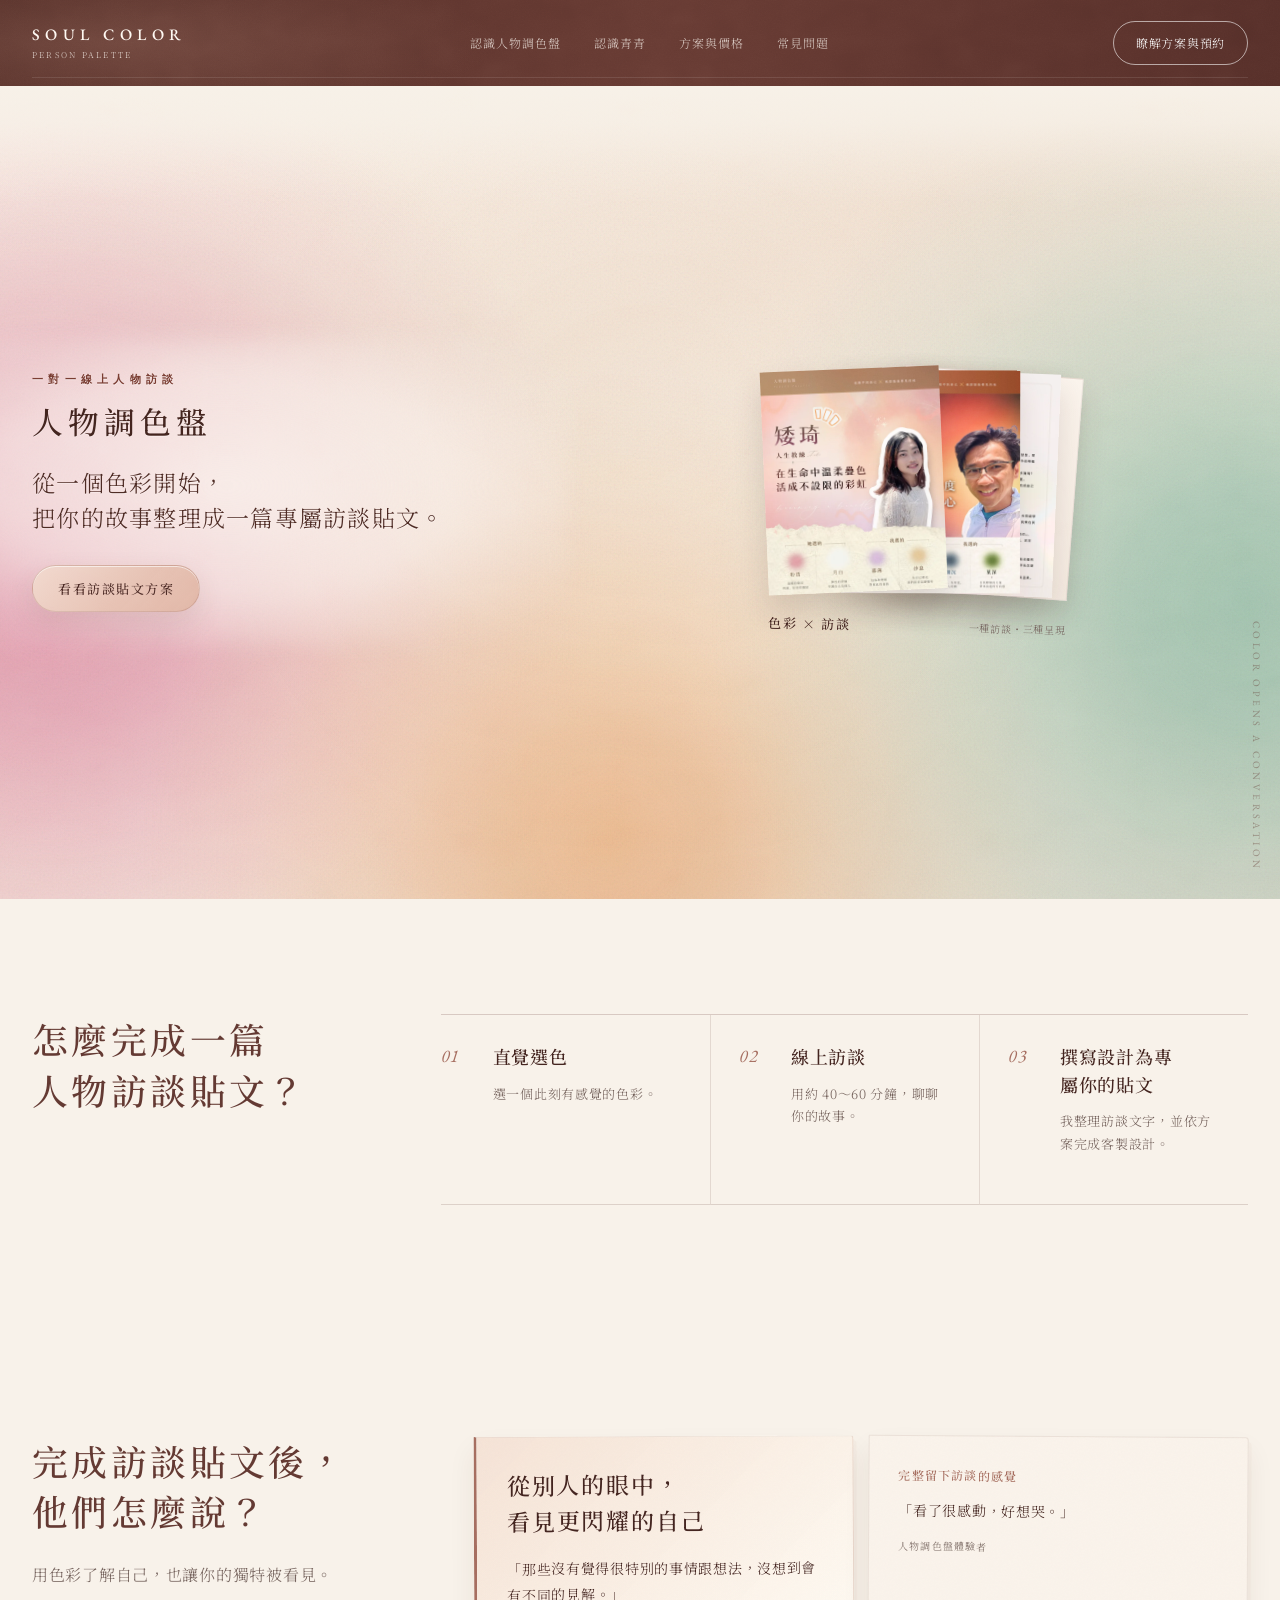
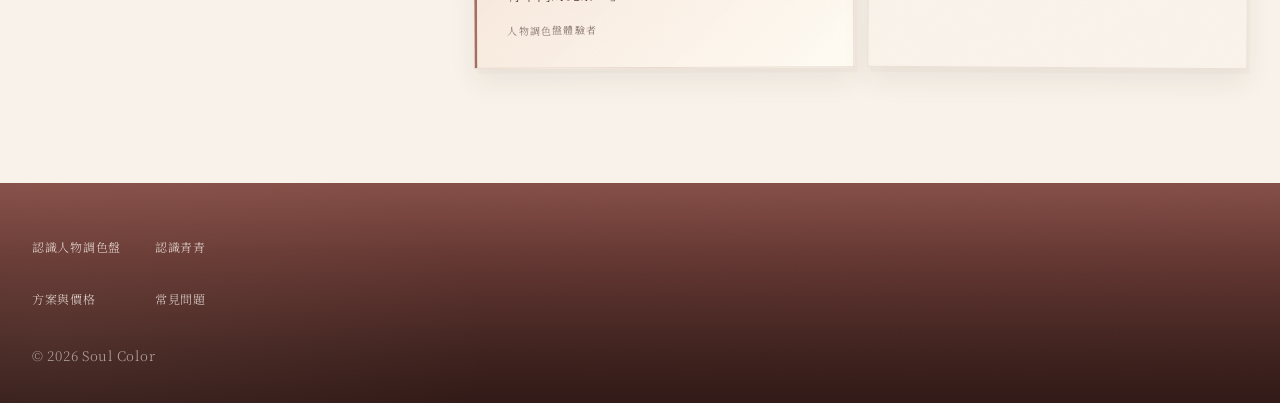
==== index.html @ a90235aa "Bust social cover preview cache" ====
<!doctype html>
<html lang="zh-Hant">
<head>
  <meta charset="utf-8">
  <meta name="viewport" content="width=device-width,initial-scale=1,viewport-fit=cover">
  <title>人物調色盤｜Soul Color</title>
  <meta name="description" content="人物調色盤是一場從選色開始的線上人物訪談，將約 40～60 分鐘的對談內容編輯、設計成可以收藏或分享的訪談貼文。">
  <meta property="og:title" content="人物調色盤｜Soul Color">
  <meta property="og:description" content="從一個有感覺的色彩開始，把你的故事做成訪談貼文。">
  <meta property="og:type" content="website">
  <meta property="og:image" content="https://hannahchen6134.github.io/soulcolor682786/assets/images/soul-color-social-cover.png?v=20261003cover2">
  <meta property="og:image:type" content="image/png">
  <meta property="og:image:width" content="1200">
  <meta property="og:image:height" content="630">
  <meta property="og:image:alt" content="人物調色盤 Soul Color：選一個色彩，聊聊你的故事；色彩卡扇形排列封面。">
  <meta name="twitter:card" content="summary_large_image">
  <meta name="twitter:title" content="人物調色盤｜Soul Color">
  <meta name="twitter:description" content="從一個有感覺的色彩開始，把你的故事做成訪談貼文。">
  <meta name="twitter:image" content="https://hannahchen6134.github.io/soulcolor682786/assets/images/soul-color-social-cover.png?v=20261003cover2">
  <link rel="preload" as="image" href="assets/images/hero-aiqi.webp" type="image/webp" fetchpriority="high">
  <link rel="stylesheet" href="assets/styles.css?v=20261003clarity8">
</head>
<body data-page="home">
  <a class="skip-link" href="#main">跳至主要內容</a>
  <header class="site-header" data-site-header></header>
  <main id="main">
    <section class="home-hero">
      <div class="light-field" aria-hidden="true"><i></i><i></i><i></i><i></i><i></i><i></i><i></i><i></i></div>
      <div class="hero-copy">
        <p class="eyebrow">一對一線上人物訪談</p>
        <h1>人物調色盤</h1>
        <p class="hero-tagline">從一個色彩開始，<br>把你的故事整理成一篇專屬訪談貼文。</p>
        <div class="button-row">
          <a class="button button--primary" href="services.html">看看訪談貼文方案</a>
        </div>
      </div>
      <figure class="hero-prompt hero-output">
        <span class="hero-output-stack">
          <img class="hero-output-aiqi" src="assets/images/hero-aiqi.webp" width="720" height="900" alt="矮琦的色彩人物誌訪談貼文封面" loading="eager" decoding="async" fetchpriority="high">
          <img class="hero-output-tony" src="assets/images/hero-tony.webp" width="720" height="900" alt="Tony 的色彩人物卡訪談貼文封面" loading="eager" decoding="async">
          <img class="hero-output-memory" src="assets/images/hero-memory.webp" width="720" height="900" alt="里長的色彩留影訪談整理" loading="eager" decoding="async">
          <span class="hero-output-blank" aria-hidden="true"></span>
        </span>
        <figcaption><strong>色彩 × 訪談</strong><span>一種訪談・三種呈現</span></figcaption>
      </figure>
      <p class="hero-side-note">COLOR OPENS A CONVERSATION</p>
    </section>

    <section class="home-steps section-pad reveal" aria-labelledby="home-steps-title">
      <div class="home-steps-heading"><h2 id="home-steps-title">怎麼完成一篇<br>人物訪談貼文？</h2></div>
      <ol><li><span>01</span><div><strong>直覺選色</strong><p>選一個此刻有感覺的色彩。</p></div></li><li><span>02</span><div><strong>線上訪談</strong><p>用約 40～60 分鐘，聊聊你的故事。</p></div></li><li><span>03</span><div><strong>撰寫設計為專屬你的貼文</strong><p>我整理訪談文字，並依方案完成客製設計。</p></div></li></ol>
    </section>

    <section class="client-voices section-pad reveal" id="client-voices" aria-labelledby="client-voices-title">
      <div class="client-voices-copy"><h2 id="client-voices-title">完成訪談貼文後，<br>他們怎麼說？</h2><p>用色彩了解自己，也讓你的獨特被看見。</p></div>
      <div class="client-voices-grid client-voices-grid--compact" aria-label="客戶真實回饋">
        <blockquote class="voice-featured"><strong>從別人的眼中，<br>看見更閃耀的自己</strong><p>「那些沒有覺得很特別的事情跟想法，沒想到會有不同的見解。」</p><footer>人物調色盤體驗者</footer></blockquote>
        <blockquote><strong>完整留下訪談的感覺</strong><p>「看了很感動，好想哭。」</p><footer>人物調色盤體驗者</footer></blockquote>
      </div>
    </section>
  </main>
  <footer class="site-footer" data-site-footer></footer>
  <a class="mobile-sticky" href="services.html">瞭解方案與預約</a>
  <script src="assets/services-data.js?v=20261003clarity1"></script>
<script src="assets/site.js?v=20261003clarity2"></script>
</body>
</html>
---- assets/styles.css ----
@import url('https://fonts.googleapis.com/css2?family=EB+Garamond:ital,wght@0,400;0,500;1,400&family=Noto+Serif+TC:wght@300;400;500;600&display=swap');

:root {
  --paper: #f7f1e8;
  --paper-light: #fcf8f2;
  --paper-deep: #efe4d9;
  --wine: #643a33;
  --wine-deep: #442520;
  --terracotta: #a66e60;
  --peach: #e7b5a1;
  --ink: #332723;
  --muted: #75635d;
  --line: rgba(100, 58, 51, .22);
  --line-soft: rgba(100, 58, 51, .12);
  --serif: 'Noto Serif TC', 'Times New Roman', serif;
  --latin: 'EB Garamond', Georgia, serif;
  --gutter: max(32px, calc((100vw - 1240px) / 2));
  --ease: cubic-bezier(.2, .72, .2, 1);
  --quiet-paper:
    radial-gradient(ellipse 60% 72% at 104% 6%, rgba(255,252,244,.76) 0%, rgba(255,252,244,.28) 42%, transparent 72%),
    radial-gradient(ellipse 54% 70% at -8% 94%, rgba(221,202,183,.18) 0%, rgba(221,202,183,.06) 44%, transparent 74%),
    linear-gradient(158deg,#faf6f0 0%,#f5ede0 35%,#f8f3ea 65%,#f2ebe0 100%);
}

* { box-sizing: border-box; }
html { scroll-behavior: smooth; overflow-x: clip; -webkit-text-size-adjust: 100%; text-size-adjust: 100%; }
body {
  margin: 0;
  overflow-x: clip;
  background: var(--paper);
  color: var(--ink);
  font: 300 16px/1.95 var(--serif);
  letter-spacing: .045em;
}
body::before {
  content: '';
  position: fixed;
  inset: 0;
  z-index: 100;
  pointer-events: none;
  opacity: .19;
  background-image: url("images/paper-texture.svg?v=20260831c");
  background-size: 520px 520px;
  mix-blend-mode: soft-light;
}
a { color: inherit; text-decoration: none; }
button, a { font: inherit; }
img { display: block; max-width: 100%; }
main img { border-radius: 18px; }
h1, h2, h3, p { margin-top: 0; }
h1, h2, h3 { font-family: var(--serif); font-weight: 500; letter-spacing: .095em; text-wrap: balance; }
p, li, summary { text-wrap: pretty; }
h1 { font-size: clamp(30px, 2.4vw, 36px); line-height: 1.34; }
h2 { font-size: clamp(29px, 2.8vw, 40px); line-height: 1.42; }
h3 { font-size: clamp(24px, 2vw, 32px); line-height: 1.42; }
.sr-only { position: absolute; width: 1px; height: 1px; padding: 0; margin: -1px; overflow: hidden; clip: rect(0,0,0,0); white-space: nowrap; border: 0; }
:focus-visible { outline: 2px solid var(--peach); outline-offset: 5px; }
.skip-link { position: fixed; top: 12px; left: 12px; z-index: 200; padding: 10px 18px; border-radius: 999px; color: white; background: var(--wine-deep); transform: translateY(-160%); }
.skip-link:focus { transform: none; }

/* Brand shell */
.site-header {
  min-height: 86px;
  padding: 0 var(--gutter);
  position: relative;
  z-index: 60;
  display: grid;
  grid-template-columns: auto 1fr auto;
  align-items: center;
  gap: 34px;
  color: #fff9f3;
  background:
    radial-gradient(ellipse 40% 130% at 10% 50%, rgba(231,181,161,.18), transparent 72%),
    linear-gradient(112deg, #573029, #6a3d35 52%, #59312b);
  border-bottom: 1px solid rgba(255,255,255,.14);
  box-shadow: 0 8px 28px rgba(68,37,32,.08);
}
.site-header::after { content: ''; position: absolute; left: var(--gutter); right: var(--gutter); bottom: 8px; height: 1px; background: rgba(255,255,255,.1); }
.brand { min-height: 44px; display: flex; flex-direction: column; justify-content: center; line-height: 1.2; }
.brand span { font: 500 16px/1 var(--latin); letter-spacing: .34em; }
.brand small { margin-top: 7px; font-size: 8px; letter-spacing: .28em; opacity: .72; }
.desktop-nav { display: flex; justify-content: center; gap: clamp(20px, 2.6vw, 38px); }
.desktop-nav a { min-height: 44px; position: relative; display: inline-flex; align-items: center; font-size: 12px; letter-spacing: .08em; color: rgba(255,249,243,.74); }
.desktop-nav a::after { content: ''; position: absolute; left: 0; right: 100%; bottom: 6px; height: 1px; background: var(--peach); transition: right .35s var(--ease); }
.desktop-nav a:hover, .desktop-nav a[aria-current='page'] { color: white; }
.desktop-nav a:hover::after, .desktop-nav a[aria-current='page']::after { right: 0; }
.nav-order { min-height: 44px; padding: 8px 22px; display: inline-grid; place-items: center; border: 1px solid rgba(255,255,255,.58); border-radius: 999px; font-size: 12px; color: white; transition: .3s var(--ease); }
.nav-order:hover { color: var(--wine-deep); background: white; transform: translateY(-1px); }
.menu-toggle, .mobile-menu { display: none; }

/* Typography and controls */
.eyebrow { margin-bottom: 14px; font: 500 11px/1.4 var(--latin); letter-spacing: .48em; color: var(--terracotta); text-transform: uppercase; }
.lead { max-width: 680px; margin-inline: auto; font-size: clamp(16px, 1.25vw, 18px); line-height: 1.75; color: var(--wine); }
.section-pad { padding: clamp(86px, 9vw, 132px) var(--gutter); }
.section-kicker { display: flex; align-items: baseline; gap: 16px; }
.section-kicker > span { font: italic 400 26px/1 var(--latin); color: var(--terracotta); }
.section-kicker .eyebrow { margin: 0; }
.button-row { display: flex; align-items: center; flex-wrap: wrap; gap: 14px; }
.button, .text-link { min-height: 46px; display: inline-flex; align-items: center; justify-content: center; border-radius: 999px; transition: transform .3s var(--ease), background-color .3s ease, color .3s ease, box-shadow .3s ease, border-color .3s ease; }
.button { width: fit-content; padding: 10px 25px; border: 1px solid var(--wine); font-size: 13px; font-weight: 500; letter-spacing: .12em; }
.button--primary { color: white; background: var(--wine); box-shadow: 0 9px 24px rgba(68,37,32,.15); }
.button--primary:hover { background: var(--wine-deep); transform: translateY(-2px); box-shadow: 0 13px 30px rgba(68,37,32,.2), 0 0 28px rgba(231,181,161,.17); }
.button--outline { color: var(--wine); background: rgba(252,248,242,.5); }
.button--outline:hover { background: white; transform: translateY(-2px); }
.button--quiet { color: var(--wine); background: rgba(252,248,242,.76); }
.text-link { width: fit-content; padding: 8px 17px; gap: 12px; border: 1px solid rgba(100,58,51,.36); font-size: 13px; font-weight: 400; color: var(--wine); background: rgba(252,248,242,.64); }
.text-link:hover { border-color: var(--wine); background: white; transform: translateY(-1px); box-shadow: 0 9px 22px rgba(68,37,32,.08); }
.text-link span { transition: transform .3s var(--ease); }
.text-link:hover span { transform: translate(3px,-2px); }
.text-link--dark { color: white; border-color: rgba(255,255,255,.4); background: rgba(255,255,255,.06); }
.text-link--dark:hover { color: var(--wine-deep); border-color: white; }
.reveal { opacity: 0; transform: translateY(16px); transition: opacity .85s ease, transform .85s var(--ease); }
.reveal.is-visible { opacity: 1; transform: none; }
.title-reveal { opacity:1; transform:none; filter:none; }
.title-reveal-line { display:block; opacity:0; transform:translateY(12px); transition:opacity .78s ease,transform .78s var(--ease); }
.page-title-reveal .title-reveal-line { transform:translateY(14px); transition-duration:.88s; }
.title-reveal-line:nth-child(2) { transition-delay:.12s; }
.title-reveal-line:nth-child(3) { transition-delay:.2s; }
.title-reveal.is-title-visible .title-reveal-line { opacity:1; transform:none; }

/* Homepage thesis */
.home-hero { min-height: calc(100svh - 86px); padding: clamp(72px, 8vw, 116px) var(--gutter); position: relative; display: grid; grid-template-columns: minmax(340px,.85fr) minmax(440px,1.15fr); gap: 6vw; align-items: center; overflow: hidden; isolation: isolate; background: var(--paper); }
body[data-page="home"] .site-header { border-bottom:0; box-shadow:none; }
body[data-page="home"] .home-hero { margin-top:-1px; }
body[data-page="home"] .light-field { top:-28px; }
body[data-page="home"] .home-hero::before { content:''; position:absolute; top:0; left:0; right:0; height:118px; z-index:0; pointer-events:none; background:linear-gradient(180deg,rgba(247,241,232,.98) 0%,rgba(247,241,232,.78) 32%,rgba(247,241,232,.28) 70%,transparent 100%); }
body[data-page="home"] .home-hero::after { content:''; position:absolute; inset:0; z-index:-1; pointer-events:none; opacity:.46; background-image:url("data:image/svg+xml,%3Csvg viewBox='0 0 360 260' xmlns='http://www.w3.org/2000/svg'%3E%3Cfilter id='paper'%3E%3CfeTurbulence type='fractalNoise' baseFrequency='.48' numOctaves='4' seed='21'/%3E%3C/filter%3E%3Crect width='100%25' height='100%25' filter='url(%23paper)' opacity='.2'/%3E%3C/svg%3E"); background-size:360px 260px; mix-blend-mode:multiply; }
.light-field, .page-light-field { position: absolute; inset: 0; z-index: -2; overflow: hidden; pointer-events: none; background:
  radial-gradient(ellipse 62% 72% at 7% 22%,rgba(235,155,181,.28),transparent 72%),
  radial-gradient(ellipse 58% 68% at 8% 86%,rgba(239,198,112,.2),transparent 74%),
  radial-gradient(ellipse 48% 70% at 96% 76%,rgba(150,199,181,.2),transparent 74%),
  linear-gradient(158deg,#faf6f0 0%,#f5ede0 35%,#f8f3ea 65%,#f2ebe0 100%); }
.light-field i { --field-delay: 0s; position: absolute; aspect-ratio: 1; border-radius: 50%; filter: blur(64px); opacity: 0; animation-name: glow-arrive,field-glow-breathe; animation-duration: 3.8s,20s; animation-timing-function: cubic-bezier(.22,.58,.3,1),ease-in-out; animation-delay: var(--field-delay),calc(var(--field-delay) + 3.8s); animation-iteration-count: 1,infinite; animation-fill-mode: forwards,both; }
.light-field i:nth-child(1) { width: 55%; top: -10%; left: -8%; background: radial-gradient(circle,#e0f4e8cc 0%,#c0d8d066 60%,transparent 100%); }
.light-field i:nth-child(2) { --field-delay: .35s; width: 45%; top: 5%; left: 55%; background: radial-gradient(circle,#ffb89ecc 0%,#ffa08066 60%,transparent 100%); }
.light-field i:nth-child(3) { --field-delay: .7s; width: 40%; top: 40%; left: -5%; background: radial-gradient(circle,#d4d0cccc 0%,#aca8a466 60%,transparent 100%); }
.light-field i:nth-child(4) { --field-delay: 1.05s; width: 48%; top: 55%; left: 60%; background: radial-gradient(circle,#b8d0c8cc 0%,#88a8a066 60%,transparent 100%); }
.light-field i:nth-child(5) { --field-delay: 1.4s; width: 38%; top: 70%; left: 20%; background: radial-gradient(circle,#e8d070cc 0%,#c0a84066 60%,transparent 100%); }
.light-field i:nth-child(6) { --field-delay: 1.75s; width: 42%; top: -5%; left: 30%; background: radial-gradient(circle,#881428cc 0%,#60001066 60%,transparent 100%); }
.light-field i:nth-child(7) { --field-delay: 2.1s; width: 36%; top: 30%; left: 70%; background: radial-gradient(circle,#5a7048cc 0%,#38502866 60%,transparent 100%); }
.light-field i:nth-child(8) { --field-delay: 2.45s; width: 44%; top: 75%; left: -2%; background: radial-gradient(circle,#d8a8a8cc 0%,#b0788066 60%,transparent 100%); }
.hero-copy { max-width: 520px; position: relative; z-index: 2; isolation: isolate; }
.hero-copy::before { content:''; position:absolute; inset:-34px -52px; z-index:-1; pointer-events:none; background:radial-gradient(ellipse at 42% 48%,rgba(252,248,242,.82) 0%,rgba(252,248,242,.58) 48%,rgba(252,248,242,.18) 72%,transparent 88%); filter:blur(10px); }
.home-hero .hero-copy .eyebrow { color:#7b3e33; font-weight:600; text-shadow:0 1px 0 rgba(255,255,255,.5); }
.hero-copy h1 { margin: 7px 0 22px; color:#44251f; letter-spacing: .16em; text-shadow:0 1px 0 rgba(255,255,255,.4); }
.hero-tagline { margin-bottom: 18px; font-size: clamp(21px, 1.8vw, 25px); line-height: 1.52; letter-spacing: .055em; color:#4f2c25; text-shadow:0 1px 0 rgba(255,255,255,.38); }
.hero-description { max-width: 470px; margin: 0; font-size: 14.5px; font-weight:500; line-height: 1.76; letter-spacing: .035em; color:#563a34; text-shadow:0 1px 0 rgba(255,255,255,.34); }
.hero-description span { display:block; }
.hero-exchange { max-width:500px; margin:22px 0 0; display:grid; gap:0; border-top:1px solid rgba(100,58,51,.18); border-bottom:1px solid rgba(100,58,51,.18); }
.hero-exchange > div { padding:10px 0; display:grid; grid-template-columns:92px minmax(0,1fr); gap:14px; align-items:baseline; }
.hero-exchange > div + div { border-top:1px solid rgba(100,58,51,.1); }
.hero-exchange dt { font-size:10px; letter-spacing:.13em; color:var(--terracotta); }
.hero-exchange dd { margin:0; font-size:12px; line-height:1.6; letter-spacing:.045em; color:var(--wine-deep); }
.hero-facts { margin: 21px 0 0; padding: 0; display: flex; flex-wrap: wrap; gap: 8px 18px; list-style: none; }
.hero-facts li { position: relative; padding-left: 13px; font-size: 12px; font-weight:500; letter-spacing: .065em; color:#69463f; text-shadow:0 1px 0 rgba(255,255,255,.34); }
.hero-facts li::before { content:''; width:4px; height:4px; position:absolute; left:0; top:.82em; border-radius:50%; background:var(--terracotta); box-shadow:0 0 10px rgba(166,110,96,.28); }
.hero-copy .button-row { margin-top: 30px; }
.hero-copy .button--primary { color:#4f2d28; border-color:rgba(137,83,71,.2); background:linear-gradient(135deg,rgba(241,218,207,.96) 0%,rgba(230,194,179,.96) 58%,rgba(224,181,164,.94) 100%); box-shadow:0 11px 28px rgba(91,52,45,.11),inset 0 1px 0 rgba(255,255,255,.6); }
.hero-copy .button--primary:hover { color:#442520; border-color:rgba(137,83,71,.3); background:linear-gradient(135deg,#f2ddd3 0%,#e8c7b8 58%,#dfb4a3 100%); box-shadow:0 14px 32px rgba(91,52,45,.14),0 0 24px rgba(231,181,161,.12),inset 0 1px 0 rgba(255,255,255,.7); }
.hero-output { margin:0; padding:0; aspect-ratio:auto; animation:none; }
.hero-output::before { display:none; }
.hero-output::after { display:none; }
.hero-output-stack { width:100%; aspect-ratio:1/.84; margin-top:0; position:relative; z-index:1; display:block; }
.hero-output-stack img,.hero-output-blank { width:60%; aspect-ratio:4/5; bottom:1%; position:absolute; display:block; border:0; border-radius:0; box-shadow:0 14px 30px rgba(68,37,32,.15); transform-origin:50% 100%; }
.hero-output-stack img { height:auto; }
.hero-output-aiqi { width:58%; left:0; z-index:4; transform:rotate(-3.6deg); }
.hero-output-tony { left:24%; z-index:3; transform:rotate(-1.1deg); }
.hero-output-memory { left:35%; z-index:2; transform:rotate(1.2deg); }
.hero-output-blank { left:40%; z-index:1; background:linear-gradient(145deg,#fffaf4 0%,#f5ebe1 100%); border:1px solid rgba(100,58,51,.1); transform:rotate(3.2deg); }
.hero-output > figcaption { margin-top:18px; position:relative; z-index:1; display:flex; align-items:baseline; justify-content:space-between; gap:16px; color:var(--wine-deep); }
.hero-output > figcaption strong { font-size:13px; font-weight:500; letter-spacing:.12em; }
.hero-output > figcaption span { font-size:10px; letter-spacing:.08em; color:var(--muted); }
.hero-story-link { min-height:44px; margin-top:12px; padding:7px 2px; display:inline-flex; align-items:center; gap:8px; position:relative; font-size:11px; letter-spacing:.07em; color:var(--muted); }
.hero-story-link::after { content:''; position:absolute; left:2px; right:2px; bottom:4px; height:1px; background:rgba(100,58,51,.24); transform:scaleX(.38); transform-origin:left; transition:transform .3s var(--ease); }
.hero-story-link:hover::after,.hero-story-link:focus-visible::after { transform:scaleX(1); }
.hero-prompt { width: min(64%, 400px); aspect-ratio: 4/5; justify-self: center; padding: clamp(36px, 4vw, 54px); position: relative; z-index: 1; isolation: isolate; display: flex; flex-direction: column; justify-content: center; border: 0; transform: rotate(1.2deg); animation: paper-float 14s ease-in-out infinite; }
.hero-prompt::before { content: ''; position: absolute; inset: 0; z-index: -1; background:
  radial-gradient(ellipse 82% 96% at -8% 54%,rgba(236,166,187,.2),transparent 66%),
  radial-gradient(ellipse 68% 90% at 106% 64%,rgba(145,195,174,.1),transparent 68%),
  linear-gradient(105deg,rgba(255,255,255,.74),transparent 19%,rgba(213,184,162,.08) 76%,rgba(131,82,68,.06)),
  linear-gradient(145deg,rgba(253,249,242,.96),rgba(248,240,230,.91));
  border: 1px solid rgba(100,58,51,.18); border-radius: 2px 5px 3px 7px; box-shadow:
  -30px 18px 58px rgba(225,145,167,.16),
  34px 22px 62px rgba(128,178,157,.1),
  0 2px 2px rgba(68,37,32,.08),
  0 18px 32px rgba(68,37,32,.11),
  18px 34px 70px rgba(68,37,32,.10),
  inset 0 1px rgba(255,255,255,.92),
  inset -1px -1px rgba(100,58,51,.05); backdrop-filter: blur(2px); animation: paper-depth 14s ease-in-out infinite; }
.hero-prompt::after { content: ''; position: absolute; inset: 15px; z-index: 0; pointer-events: none; opacity: .42; border: 1px solid rgba(100,58,51,.14); background-image: url("data:image/svg+xml,%3Csvg viewBox='0 0 180 180' xmlns='http://www.w3.org/2000/svg'%3E%3Cfilter id='p'%3E%3CfeTurbulence type='fractalNoise' baseFrequency='.34' numOctaves='4' seed='8'/%3E%3C/filter%3E%3Crect width='100%25' height='100%25' filter='url(%23p)' opacity='.075'/%3E%3C/svg%3E"); mix-blend-mode: multiply; }
.hero-prompt > .paper-back { position: absolute; inset: -10px 13px 12px -12px; z-index: -2; background: linear-gradient(140deg,#eadccf,#f8efe5 55%,#e6d5c6); border: 1px solid rgba(100,58,51,.1); transform: rotate(-2.3deg); box-shadow: 0 20px 35px rgba(68,37,32,.08); }
.hero-prompt > .paper-curl { width: 58px; height: 58px; position: absolute; right: -1px; bottom: -1px; z-index: 2; overflow: hidden; filter: drop-shadow(-5px -5px 7px rgba(68,37,32,.08)); }
.hero-prompt > .paper-curl::before { content: ''; position: absolute; inset: 0; background: linear-gradient(135deg,transparent 0 48%,rgba(222,203,186,.92) 50%,rgba(255,252,247,.98) 72%); clip-path: polygon(48% 100%,100% 48%,100% 100%); }
.hero-prompt > .prompt-label { position: relative; z-index: 1; font: 500 10px var(--latin); letter-spacing: .46em; color: var(--terracotta); }
.hero-prompt > p { position: relative; z-index: 1; margin: 28px 0 42px; font-size: clamp(20px, 2vw, 28px); font-weight: 400; line-height: 1.62; letter-spacing: .09em; color: rgba(100,58,51,.88); }
.hero-prompt > p span { display: block; white-space: nowrap; }
.luminous-palette { display: flex; gap: 13px; position: relative; }
.luminous-palette i, .mock-chips i { width: 30px; height: 30px; display: block; border-radius: 50%; filter: blur(1.5px); }
.luminous-palette i { --reveal-delay: .3s; --breathe-delay: 3.35s; opacity: 0; transform: scale(.96); animation-name: palette-dot-reveal,swatch-breathe; animation-duration: 1.65s,14s; animation-timing-function: cubic-bezier(.22,.58,.3,1),ease-in-out; animation-delay: var(--reveal-delay),var(--breathe-delay); animation-iteration-count: 1,infinite; animation-fill-mode: forwards,both; }
.luminous-palette i:nth-child(2) { --reveal-delay: .75s; --breathe-delay: 3.8s; }
.luminous-palette i:nth-child(3) { --reveal-delay: 1.2s; --breathe-delay: 4.25s; }
.luminous-palette i:nth-child(4) { --reveal-delay: 1.65s; --breathe-delay: 4.7s; }
.luminous-palette i:nth-child(5) { --reveal-delay: 2.1s; --breathe-delay: 5.15s; }
.luminous-palette i:nth-child(1) { background: radial-gradient(circle,rgba(224,126,151,.76),rgba(224,126,151,.26) 48%,transparent 74%); box-shadow: 0 0 20px rgba(224,126,151,.25); }
.luminous-palette i:nth-child(2) { background: radial-gradient(circle,rgba(237,164,87,.78),rgba(237,164,87,.26) 48%,transparent 74%); box-shadow: 0 0 20px rgba(237,164,87,.25); }
.luminous-palette i:nth-child(3) { background: radial-gradient(circle,rgba(225,198,91,.76),rgba(225,198,91,.25) 48%,transparent 74%); box-shadow: 0 0 20px rgba(225,198,91,.23); }
.luminous-palette i:nth-child(4) { background: radial-gradient(circle,rgba(111,174,148,.76),rgba(111,174,148,.25) 48%,transparent 74%); box-shadow: 0 0 20px rgba(111,174,148,.23); }
.luminous-palette i:nth-child(5) { background: radial-gradient(circle,rgba(113,155,195,.76),rgba(113,155,195,.25) 48%,transparent 74%); box-shadow: 0 0 20px rgba(113,155,195,.23); }
.hero-side-note { position: absolute; right: 17px; bottom: 28px; margin: 0; writing-mode: vertical-rl; font: 400 10px var(--latin); letter-spacing: .34em; color: rgba(100,58,51,.42); }

.home-intro { padding-bottom:clamp(56px,5.4vw,76px); display: grid; grid-template-columns: minmax(280px,.85fr) minmax(420px,1.15fr); gap: clamp(58px,9vw,126px); align-items: start; background:
  radial-gradient(ellipse 60% 72% at 104% 6%,rgba(255,252,244,.76) 0%,rgba(255,252,244,.28) 42%,transparent 72%),
  radial-gradient(ellipse 54% 70% at -8% 94%,rgba(221,202,183,.14) 0%,rgba(221,202,183,.04) 44%,transparent 74%),
  linear-gradient(158deg,#faf6f0 0%,#f5ede0 35%,#f6efe6 70%,#f3ece3 90%,#f3ece3 100%); }
.home-intro h2 { margin: 0; color: var(--wine); }
.home-intro-copy > p:first-child { margin-bottom:18px; color:var(--muted); }
.home-intro-emphasis { max-width:590px; margin-bottom:28px; padding:18px 0 18px 24px; border-left:2px solid var(--terracotta); font-size:clamp(19px,2vw,27px); font-weight:500; line-height:1.65; color:var(--wine-deep); }
.home-steps { display:grid; grid-template-columns:minmax(220px,.55fr) minmax(560px,1.45fr); gap:clamp(56px,8vw,112px); align-items:start; background:#f8f2ea; }
.home-steps-heading h2 { margin:0; color:var(--wine); }
.home-steps ol { margin:0; padding:0; display:grid; grid-template-columns:repeat(3,minmax(0,1fr)); list-style:none; border-top:1px solid rgba(100,58,51,.22); }
.home-steps li { min-height:190px; padding:28px clamp(18px,2.2vw,34px) 26px 0; display:grid; grid-template-columns:38px minmax(0,1fr); gap:14px; border-bottom:1px solid rgba(100,58,51,.18); }
.home-steps li + li { padding-left:clamp(18px,2.2vw,34px); border-left:1px solid rgba(100,58,51,.14); }
.home-steps li > span { padding-top:4px; font:italic 400 18px/1 var(--latin); color:var(--terracotta); }
.home-steps li strong { display:block; margin-bottom:12px; font-size:18px; font-weight:500; line-height:1.52; color:var(--wine-deep); text-wrap:balance; }
.home-steps li p { margin:0; font-size:13px; line-height:1.75; color:var(--muted); }
.signature-method { display:grid; grid-template-columns:minmax(250px,.62fr) minmax(560px,1.38fr); gap:clamp(58px,8vw,112px); align-items:start; background:linear-gradient(150deg,#f5e9df 0%,#faf5ee 48%,#eee0d5 100%); }
.signature-method-intro { position:sticky; top:112px; }
.signature-method-intro h2 { margin-bottom:22px; color:var(--wine); }
.signature-method-intro > p:last-child { max-width:420px; margin:0; font-size:14px; line-height:1.8; color:var(--muted); }
.signature-steps { border-top:1px solid var(--line); }
.signature-steps article { min-height:152px; padding:27px 0; display:grid; grid-template-columns:36px 104px minmax(150px,.72fr) minmax(220px,1fr); gap:20px; align-items:center; border-bottom:1px solid var(--line-soft); }
.signature-steps article > span { align-self:start; padding-top:6px; font:italic 400 18px/1 var(--latin); color:var(--terracotta); }
.signature-steps h3 { margin:0; font-size:18px; line-height:1.45; color:var(--wine-deep); }
.signature-steps p { margin:0; font-size:13px; line-height:1.72; color:var(--muted); }
.signature-swatches { display:flex; align-items:center; gap:4px; }
.signature-swatches i { width:31px; aspect-ratio:1; display:block; border-radius:50%; background:radial-gradient(circle,rgba(225,144,167,.72) 0%,rgba(225,144,167,.23) 48%,transparent 74%); box-shadow:0 0 16px rgba(225,144,167,.18); }
.signature-swatches i:nth-child(2) { background:radial-gradient(circle,rgba(226,192,97,.74) 0%,rgba(226,192,97,.23) 48%,transparent 74%); box-shadow:0 0 16px rgba(226,192,97,.18); }
.signature-swatches i:nth-child(3) { background:radial-gradient(circle,rgba(126,177,157,.72) 0%,rgba(126,177,157,.22) 48%,transparent 74%); box-shadow:0 0 16px rgba(126,177,157,.18); }
.signature-swatches--mine i { background:radial-gradient(circle,rgba(143,110,96,.72) 0%,rgba(143,110,96,.22) 48%,transparent 74%); box-shadow:0 0 16px rgba(143,110,96,.18); }
.signature-swatches--mine i:nth-child(2) { background:radial-gradient(circle,rgba(176,155,193,.72) 0%,rgba(176,155,193,.22) 48%,transparent 74%); box-shadow:0 0 16px rgba(176,155,193,.18); }
.signature-swatches--mine i:nth-child(3) { background:radial-gradient(circle,rgba(122,153,192,.72) 0%,rgba(122,153,192,.22) 48%,transparent 74%); box-shadow:0 0 16px rgba(122,153,192,.18); }
.signature-swatches--blend i { width:35px; margin-right:-11px; }
.signature-swatches--blend i:nth-child(1) { background:radial-gradient(circle,rgba(225,144,167,.68) 0%,rgba(225,144,167,.22) 50%,transparent 76%); }
.signature-swatches--blend i:nth-child(2) { background:radial-gradient(circle,rgba(176,155,193,.68) 0%,rgba(176,155,193,.22) 50%,transparent 76%); }
.signature-swatches--blend i:nth-child(3) { background:radial-gradient(circle,rgba(126,177,157,.68) 0%,rgba(126,177,157,.22) 50%,transparent 76%); }
.ritual-preview { min-height: 600px; padding: 0 var(--gutter); display: grid; grid-template-columns: minmax(0,1.25fr) minmax(330px,.75fr); align-items: center; background:
  radial-gradient(ellipse 78% 64% at 86% 10%,rgba(241,174,157,.14),transparent 68%),
  radial-gradient(ellipse 70% 58% at 10% 92%,rgba(229,198,141,.08),transparent 72%),
  linear-gradient(125deg,#805047 0%,#75443b 54%,#65372f 100%); color: #fff7ee; overflow: hidden; }
.ritual-frame { height: 600px; margin-left: calc(var(--gutter) * -1); position: relative; overflow: hidden; }
.ritual-frame::after { content: ''; position: absolute; inset: 0 -1px 0 0; background: linear-gradient(90deg,rgba(121,71,61,.04) 0%,rgba(128,80,71,.08) 64%,#805047 100%),linear-gradient(180deg,transparent 52%,rgba(128,80,71,.32) 100%); pointer-events: none; }
.ritual-frame img { width: 100%; height: 100%; object-fit: cover; border-radius: 0; filter: brightness(1.08) saturate(.88); }
.ritual-copy { max-width: 410px; padding: 70px 0 70px clamp(42px,5vw,76px); }
.ritual-copy .eyebrow { color: #efd19a; }
.ritual-copy h2 { margin-bottom: 26px; color: white; }
.ritual-copy > p:not(.eyebrow) { margin-bottom: 32px; color: rgba(255,247,238,.84); }
.home-services { background: linear-gradient(180deg,#f6eee7 0%,#f9f3eb 16%,var(--paper) 48%,#f3e9df 100%); }
.home-services-head { max-width: 730px; margin-bottom: 54px; }
.home-services-head h2 { color: var(--wine); }
.home-services-head h2 span { display: block; white-space: nowrap; }
.home-services-head > p:last-child { max-width: 620px; }
.service-portals { border-top: 1px solid var(--line); }
.service-portal { min-height: 150px; padding: 28px 18px; display: grid; grid-template-columns: 76px 1fr auto; align-items: center; gap: 24px; border-bottom: 1px solid var(--line); transition: background .3s ease, padding .3s var(--ease); }
.service-portal:hover { padding-left: 28px; background: rgba(252,248,242,.72); }
.service-portal > span { font: italic 400 25px var(--latin); color: var(--terracotta); }
.service-portal small { display: block; margin-bottom: 4px; font-size: 11px; color: var(--muted); }
.service-portal strong { display: block; font-size: clamp(23px,2.1vw,31px); font-weight: 500; letter-spacing: .1em; color: var(--wine); }
.service-portal p { margin: 5px 0 0; font-size: 14px; color: var(--muted); }
.service-portal b { font-size: 24px; font-weight: 300; color: var(--terracotta); transition: transform .3s var(--ease); }
.service-portal:hover b { transform: translateX(6px); }
.home-services-all { margin-top: 34px; }
.home-close, .closing-cta { min-height: 360px; padding: 76px var(--gutter); display: flex; flex-direction: column; align-items: center; justify-content: center; text-align: center; position: relative; overflow: hidden; }
.home-close { background:
  radial-gradient(ellipse 54% 76% at 12% 52%,rgba(255,252,244,.54),transparent 72%),
  linear-gradient(180deg,#e9d8ce 0%,#e2c9bd 24%,#ead8cc 58%,#efe4d9 100%); }
.home-close h2 { margin-bottom: 28px; color: var(--wine); }
.home-close h2 span, .closing-cta > p span, .closing-cta > div > p span { display: block; }
.client-voices { scroll-margin-top:82px; display: grid; grid-template-columns: minmax(250px,.5fr) minmax(520px,1.1fr); gap: clamp(50px,7vw,100px); align-items: start; background:linear-gradient(180deg,#ead9d0 0%,#e8ded7 11%,#f5eee8 31%,#fdfaf6 62%,#e9d8ce 100%); }
.client-voices-copy { max-width: 420px; }
.client-voices-copy h2 { margin: 0 0 22px; color: var(--wine); }
.client-voices-copy h2 span { display: block; }
.client-voices-copy > p:last-child { margin: 0; color: var(--muted); }
.client-voices-grid { display: grid; grid-template-columns: repeat(2,minmax(0,1fr)); gap: 14px; perspective: 900px; }
.client-voices-grid blockquote { min-height: 146px; margin: 0; padding: 27px 29px 25px; position: relative; isolation: isolate; overflow: hidden; background: rgba(255,252,247,.86); border: 1px solid rgba(100,58,51,.1); border-radius: 1px 3px 2px 1px; box-shadow: 0 14px 28px rgba(68,37,32,.07),3px 5px 0 rgba(155,111,93,.035); }
.client-voices-grid blockquote::before { content: ''; position: absolute; inset: 0; z-index: -1; opacity: .22; pointer-events: none; background-image: url("data:image/svg+xml,%3Csvg viewBox='0 0 180 180' xmlns='http://www.w3.org/2000/svg'%3E%3Cfilter id='p'%3E%3CfeTurbulence type='fractalNoise' baseFrequency='.72' numOctaves='4' seed='12'/%3E%3C/filter%3E%3Crect width='100%25' height='100%25' filter='url(%23p)' opacity='.1'/%3E%3C/svg%3E"); mix-blend-mode: multiply; }
.client-voices-grid blockquote:nth-child(1) { grid-column:1 / -1; min-height:210px; padding:36px 38px 32px; transform:rotate(-.25deg); background:linear-gradient(135deg,rgba(245,226,213,.96),rgba(255,251,244,.94)); border-left:3px solid var(--terracotta); }
.client-voices-grid blockquote:nth-child(2) { transform:rotate(.35deg); background-color:rgba(250,244,235,.92); }
.client-voices-grid blockquote:nth-child(3) { transform:rotate(-.2deg); background-color:rgba(253,248,241,.9); }
.client-voices-grid blockquote p { margin: 0; font-size: 14px; line-height: 1.78; color: var(--wine-deep); }
.client-voices-grid blockquote strong { display:block; margin-bottom:12px; font-size:12px; font-weight:500; letter-spacing:.1em; color:var(--terracotta); }
.client-voices-grid .voice-featured strong { margin-bottom:18px; font-size:clamp(22px,2.3vw,31px); line-height:1.55; letter-spacing:.08em; color:var(--wine-deep); }
.client-voices-grid .voice-featured p { max-width:620px; font-size:16px; line-height:1.8; }
.client-voices-grid blockquote footer { margin-top:13px; font-size:10px; letter-spacing:.12em; color:var(--muted); }
.client-voices-grid--compact blockquote:nth-child(1) { grid-column:auto; min-height:190px; padding:30px 30px 28px; }
.client-voices-grid--compact .voice-featured strong { font-size:clamp(18px,1.8vw,24px); }
.client-voices-grid--compact .voice-featured p { font-size:14px; }
.home-faq { display:grid; grid-template-columns:minmax(240px,.58fr) minmax(520px,1.42fr); gap:clamp(58px,8vw,116px); align-items:start; background:var(--quiet-paper); }
.home-faq-head { position:sticky; top:112px; }
.home-faq-head h2 { margin-bottom:25px; color:var(--wine); }
.home-close > div { max-width:760px; display:flex; flex-direction:column; align-items:center; }
.home-close > div > p:not(.eyebrow) { max-width:620px; margin-bottom:27px; color:var(--muted); }
.home-close .button-row { justify-content:center; }
body[data-page="home"] .home-intro,
body[data-page="home"] .client-voices { background: #f8f2ea; }

/* Interior page hero */
.page-hero { min-height: 500px; padding: 86px var(--gutter); position: relative; display: grid; place-items: center; text-align: center; overflow: hidden; isolation: isolate; }
.page-hero-copy { position: relative; z-index: 1; max-width: 780px; }
.page-hero h1 { margin: 8px 0 20px; color: var(--wine-deep); }
.page-light-field { background:
  radial-gradient(ellipse 62% 86% at 2% 16%,rgba(222,132,164,.4),transparent 73%),
  radial-gradient(ellipse 58% 76% at 1% 90%,rgba(225,180,91,.3),transparent 75%),
  radial-gradient(ellipse 50% 80% at 98% 14%,rgba(139,194,170,.35),transparent 73%),
  radial-gradient(ellipse 48% 76% at 90% 94%,rgba(131,163,207,.27),transparent 74%),
  radial-gradient(ellipse 46% 66% at 48% 4%,rgba(181,158,195,.18),transparent 73%),
  linear-gradient(158deg,#faf4ed 0%,#f5eadd 38%,#f8f1e8 66%,#f0e7dc 100%); }
.page-spectrum-field { background:
  radial-gradient(ellipse 64% 88% at 1% 18%,rgba(222,126,161,.43),transparent 73%),
  radial-gradient(ellipse 60% 80% at 0% 88%,rgba(228,181,87,.32),transparent 75%),
  radial-gradient(ellipse 52% 82% at 99% 17%,rgba(132,193,168,.36),transparent 73%),
  radial-gradient(ellipse 50% 78% at 88% 96%,rgba(127,160,205,.28),transparent 74%),
  radial-gradient(ellipse 46% 68% at 46% 2%,rgba(180,156,196,.19),transparent 73%),
  linear-gradient(158deg,#faf3eb 0%,#f2e5d8 38%,#f7efe5 66%,#ede2d6 100%); }
.page-spectrum-field::after { content: ''; position: absolute; inset: 0; z-index: 2; background: linear-gradient(112deg,rgba(250,246,240,.035),rgba(250,246,240,.085) 54%,rgba(250,246,240,.055)); }
.page-spectrum-field.has-spectrum-canvas { background: linear-gradient(158deg,#faf2eb 0%,#f1e3d8 40%,#f7eee4 68%,#ebe1d6 100%); }
.home-hero .light-field.has-spectrum-canvas { background: linear-gradient(158deg,#fbf1e9 0%,#f2e2d3 38%,#f7eddf 66%,#e9dfd2 100%); }
.home-hero .light-field.has-spectrum-canvas::after { content: ''; position: absolute; inset: 0; z-index: 2; background: linear-gradient(120deg,rgba(255,249,241,.015),rgba(255,249,241,.045) 52%,rgba(255,249,241,.02)); }
.home-hero .light-field.has-spectrum-canvas i,
.page-spectrum-field.has-spectrum-canvas i { display: none; }
.spectrum-canvas { width: 100%; height: 100%; position: absolute; inset: 0; z-index: 1; display: block; opacity: .98; mix-blend-mode: multiply; }
.home-hero .spectrum-canvas, .page-spectrum-field .spectrum-canvas { mix-blend-mode: normal; filter: saturate(1.12); }
.page-spectrum-field i { --field-delay: 0s; position: absolute; z-index: 1; aspect-ratio: 1; border-radius: 50%; filter: blur(78px); opacity: 0; animation-name: glow-arrive,field-glow-breathe; animation-duration: 3.8s,20s; animation-timing-function: cubic-bezier(.22,.58,.3,1),ease-in-out; animation-delay: var(--field-delay),calc(var(--field-delay) + 3.8s); animation-iteration-count: 1,infinite; animation-fill-mode: forwards,both; }
.page-spectrum-field i:nth-child(1) { width: 55%; top: -10%; left: -8%; background: radial-gradient(circle,#e0f4e8cc 0%,#c0d8d066 60%,transparent 100%); }
.page-spectrum-field i:nth-child(2) { --field-delay: .35s; width: 45%; top: 5%; left: 55%; background: radial-gradient(circle,#ffb89ecc 0%,#ffa08066 60%,transparent 100%); }
.page-spectrum-field i:nth-child(3) { --field-delay: .7s; width: 40%; top: 40%; left: -5%; background: radial-gradient(circle,#d4d0cccc 0%,#aca8a466 60%,transparent 100%); }
.page-spectrum-field i:nth-child(4) { --field-delay: 1.05s; width: 48%; top: 55%; left: 60%; background: radial-gradient(circle,#b8d0c8cc 0%,#88a8a066 60%,transparent 100%); }
.page-spectrum-field i:nth-child(5) { --field-delay: 1.4s; width: 38%; top: 70%; left: 20%; background: radial-gradient(circle,#e8d070cc 0%,#c0a84066 60%,transparent 100%); }
.page-spectrum-field i:nth-child(6) { --field-delay: 1.75s; width: 42%; top: -5%; left: 30%; background: radial-gradient(circle,#881428cc 0%,#60001066 60%,transparent 100%); }
.page-spectrum-field i:nth-child(7) { --field-delay: 2.1s; width: 36%; top: 30%; left: 70%; background: radial-gradient(circle,#5a7048cc 0%,#38502866 60%,transparent 100%); }
.page-spectrum-field i:nth-child(8) { --field-delay: 2.45s; width: 44%; top: 75%; left: -2%; background: radial-gradient(circle,#d8a8a8cc 0%,#b0788066 60%,transparent 100%); }
.services-intro { width: min(100%,780px); }
.services-intro h1 span { display: block; white-space: nowrap; }

/* About */
.about-question, .about-not-test, .brand-story { --about-section-space: clamp(56px,6vw,80px); display: grid; grid-template-columns: minmax(300px,.85fr) minmax(0,1.15fr); gap: clamp(62px,9vw,130px); align-items: start; padding-block: var(--about-section-space); }
.about-question, .about-not-test, .brand-story { background: var(--paper-light); }
.about-question h2, .about-not-test h2, .brand-story h2 { color: var(--wine); }
.about-question .copy, .brand-story .story-copy { font-size: 17px; }
.about-question .copy p, .brand-story .story-copy p { max-width: 640px; margin-bottom: 22px; }
.about-question .copy p:last-child, .brand-story .story-copy p:last-child { margin-bottom: 0; }
.about-not-test .lead { margin: 12px 0 0; }
.question-paper { min-height: 350px; padding: clamp(48px,5.4vw,72px); position: relative; display: flex; flex-direction: column; justify-content: center; isolation: isolate; background: linear-gradient(152deg,rgba(255,252,238,.97),rgba(249,237,211,.92)); border: 0; box-shadow: 0 2px 2px rgba(68,37,32,.05),0 18px 42px rgba(68,37,32,.11),7px 9px 0 rgba(132,85,70,.035); clip-path: polygon(.6% 1.2%,99.2% 0,100% 98.8%,1.2% 100%,0 22%); transform: rotate(-.7deg); }
.question-paper::before { content:""; width:clamp(88px,14vw,132px); height:24px; position:absolute; left:50%; top:-10px; z-index:3; background:rgba(226,196,155,.42); box-shadow:0 2px 5px rgba(68,37,32,.07); transform:translateX(-50%) rotate(1.2deg); }
.question-paper::after { content:""; position:absolute; inset:0; z-index:0; opacity:.18; pointer-events:none; background-image:url("data:image/svg+xml,%3Csvg viewBox='0 0 180 180' xmlns='http://www.w3.org/2000/svg'%3E%3Cfilter id='p'%3E%3CfeTurbulence type='fractalNoise' baseFrequency='.78' numOctaves='4' seed='9'/%3E%3C/filter%3E%3Crect width='100%25' height='100%25' filter='url(%23p)' opacity='.12'/%3E%3C/svg%3E"); mix-blend-mode:multiply; }
.question-paper p { position: relative; z-index: 2; margin: 0 0 18px; font-size: clamp(16px,1.5vw,20px); line-height: 1.65; color: var(--wine); }
.question-paper p:last-of-type { margin-bottom: 0; }
.paper-glow { position: absolute; width: 280px; height: 280px; right: -80px; bottom: -90px; border-radius: 50%; background: radial-gradient(circle,rgba(255,250,239,.76),rgba(222,201,180,.16) 42%,transparent 74%); filter: blur(18px); }
.brand-story { position: relative; }
.story-index { position: static; }
.story-index > span { display: block; font: italic 400 68px/1 var(--latin); color: rgba(166,110,96,.32); }
.story-note { max-width: 280px; margin-top: 44px; padding-top: 22px; border-top: 1px solid var(--line); font-size: 13px; color: var(--muted); }
.brand-story .story-note { max-width: 640px; margin: 0 0 22px; padding: 0; border: 0; }
.about-takeaways { display: grid; grid-template-columns: minmax(250px,.68fr) minmax(0,1.32fr); gap: clamp(54px,8vw,120px); align-items: start; background: linear-gradient(160deg,#faf5ee 0%,#f4e8de 52%,#f8f1e9 100%); }
.about-takeaways-head { position: sticky; top: 120px; }
.about-takeaways-head h2 { margin-top: 15px; color: var(--wine); text-wrap: balance; }
.about-takeaways ol { margin: 0; padding: 0; list-style: none; border-top: 1px solid rgba(100,58,51,.22); }
.about-takeaways li { min-height: 150px; padding: 28px 0; display: grid; grid-template-columns: 58px minmax(0,1fr); gap: 22px; border-bottom: 1px solid rgba(100,58,51,.18); }
.about-takeaways li > span { padding-top: 3px; font: italic 400 25px/1 var(--latin); color: var(--terracotta); }
.about-takeaways h3 { margin: 0 0 10px; font-size: clamp(21px,2vw,28px); font-weight: 500; line-height: 1.55; color: var(--wine-deep); text-wrap: balance; }
.about-takeaways li p { max-width: 650px; margin: 0; color: var(--muted); }
.about-proof, .about-process { padding-inline:var(--gutter); position:relative; }
.about-proof { display:grid; grid-template-columns:minmax(240px,.72fr) minmax(0,1.28fr); gap:clamp(48px,8vw,112px); align-items:center; padding-block:clamp(58px,7vw,92px); background:var(--paper-light); }
.about-proof-label { margin:0 0 12px; font-size:11px; letter-spacing:.08em; color:var(--terracotta); }
.about-proof-copy h2, .about-process-head h2 { margin:0; color:var(--wine-deep); }
.about-proof-copy h2 { max-width:420px; margin-bottom:16px; font-size:clamp(23px,2.5vw,32px); line-height:1.5; }
.about-proof-copy > p:last-child { max-width:430px; margin:0; font-size:15px; line-height:1.8; color:var(--muted); }
.about-proof-figure { width:100%; max-width:860px; margin:0; justify-self:end; }
.about-proof-figure img { display:block; width:100%; height:auto; filter:drop-shadow(0 10px 16px rgba(62,39,32,.08)); }
.about-proof.is-visible .about-proof-figure img { animation:about-fan-wipe 1.35s var(--ease) .18s both; }
@keyframes about-fan-wipe { from { clip-path:inset(0 100% 0 0); } to { clip-path:inset(0); } }
.about-process { display:grid; grid-template-columns:minmax(220px,.62fr) minmax(0,1.38fr); column-gap:clamp(44px,7vw,96px); align-items:start; padding-block:clamp(52px,6vw,78px); background:linear-gradient(180deg,#f3e9df 0%,#f8f2e9 100%); }
.about-process-head { grid-column:1; }
.about-process-head .about-proof-label { margin-bottom:10px; }
.about-process-head h2 { font-size:clamp(22px,2.2vw,29px); line-height:1.5; }
.about-process ol { grid-column:2; display:grid; grid-template-columns:repeat(3,minmax(0,1fr)); gap:22px; margin:0; padding:0; list-style:none; }
.about-process li { min-width:0; padding:14px 10px 0 0; display:grid; grid-template-columns:1fr; align-content:start; gap:12px; border-top:1px solid rgba(100,58,51,.2); }
.about-process li > span { font:italic 400 13px/1 var(--latin); color:var(--terracotta); }
.about-process li h3 { margin:0 0 6px; font-size:16px; line-height:1.5; font-weight:500; color:var(--wine-deep); }
.about-process li p { max-width:245px; margin:0; font-size:13px; line-height:1.75; color:var(--muted); }
.about-reassurance { grid-column:2; margin-top:22px; padding-left:15px; border-left:1px solid rgba(149,88,74,.34); }
.about-reassurance strong { display:block; margin-bottom:4px; font-size:13px; line-height:1.6; font-weight:500; color:var(--wine); }
.about-reassurance p { max-width:560px; margin:0; font-size:12.5px; line-height:1.72; color:var(--muted); }
.about-manifesto { min-height: 410px; padding: clamp(70px,8vw,104px) var(--gutter); display: flex; flex-direction: column; justify-content: center; color: white; background:
  radial-gradient(ellipse 42% 70% at 16% 50%,rgba(231,181,161,.14),transparent 72%),
  linear-gradient(180deg,rgba(87,48,41,0) 0%,rgba(87,48,41,.14) 58%,#573029 100%),
  linear-gradient(120deg,#4b2924,#653a32 58%,#573029); }
.about-manifesto blockquote { max-width: 800px; margin: 0; font-size: clamp(21px,2.1vw,30px); font-weight: 300; line-height: 1.5; letter-spacing: .045em; }
.about-manifesto blockquote strong { color: #f2c7b5; font-weight: 500; }
.about-manifesto cite { margin-top: 42px; font: 400 12px var(--latin); letter-spacing: .25em; font-style: normal; opacity: .74; }
.closing-cta,
.closing-cta--light,
.closing-cta--profile,
.closing-cta--brand { isolation: isolate; color: #fff8f1; background:
  radial-gradient(ellipse 88% 64% at 7% 7%,rgba(250,241,233,.52) 0%,rgba(250,241,233,.14) 48%,transparent 74%),
  radial-gradient(ellipse 62% 78% at 96% 48%,rgba(198,157,145,.18) 0%,transparent 76%),
  linear-gradient(180deg,#f6ede6 0%,#ead7cf 13%,#d0a79c 29%,#b27e73 48%,#9a655d 68%,#8c564f 84%,#855048 100%); }
.closing-cta::before { content: ''; position: absolute; inset: 0; z-index: -1; opacity: .13; pointer-events: none; background-image: url("data:image/svg+xml,%3Csvg viewBox='0 0 180 180' xmlns='http://www.w3.org/2000/svg'%3E%3Cfilter id='n'%3E%3CfeTurbulence type='fractalNoise' baseFrequency='.58' numOctaves='3'/%3E%3C/filter%3E%3Crect width='100%25' height='100%25' filter='url(%23n)' opacity='.12'/%3E%3C/svg%3E"); mix-blend-mode: soft-light; }
.closing-cta > p, .closing-cta > div > p { margin-bottom: 24px; font-size: clamp(19px,1.75vw,26px); line-height: 1.46; color: var(--wine); }
.closing-cta--brand { min-height: 300px; }
.closing-cta::after,
.closing-cta--brand::after { display: none; }
.closing-cta > p,
.closing-cta > div > p,
.closing-cta--brand > p { color: #fff8f1; text-shadow: 0 1px 14px rgba(62,30,26,.16); }
.closing-cta .button,
.closing-cta--brand .button { min-width: 206px; color: var(--wine-deep); border: 1px solid rgba(255,255,255,.88); background: #fffaf4; box-shadow: 0 15px 34px rgba(49,24,20,.24),0 0 0 5px rgba(255,248,241,.08); font-weight: 600; }
.closing-cta .button:hover,
.closing-cta--brand .button:hover { color: var(--wine-deep); background: #fff; transform: translateY(-3px); box-shadow: 0 19px 42px rgba(49,24,20,.3),0 0 0 6px rgba(255,248,241,.12); }
.closing-cta-actions { display:flex; flex-direction:column; align-items:center; gap:14px; }
.closing-cta-link { min-height:44px; padding:6px 4px; display:inline-flex; align-items:center; gap:7px; position:relative; font-size:11px; letter-spacing:.08em; color:rgba(255,250,246,.9); }
.closing-cta-link::after { content:''; position:absolute; left:4px; right:4px; bottom:5px; height:1px; background:rgba(255,250,246,.36); transform:scaleX(.45); transform-origin:left; transition:transform .3s var(--ease); }
.closing-cta-link:hover::after,.closing-cta-link:focus-visible::after { transform:scaleX(1); }
body[data-page="faq"] .closing-cta.reveal,
body[data-page="services"]:not([data-service]) .closing-cta.reveal { opacity:1; transform:none; }
body[data-page="faq"] .closing-cta.reveal::after,
body[data-page="services"]:not([data-service]) .closing-cta.reveal::after { content:''; display:block; position:absolute; inset:-1px 0; z-index:0; pointer-events:none; background:var(--quiet-paper); transform:scaleY(1); transform-origin:bottom; transition:transform .95s var(--ease); }
body[data-page="services"]:not([data-service]) .closing-cta.reveal::after { background:#f2ebe0; }
body[data-page="faq"] .closing-cta.reveal.is-visible::after,
body[data-page="services"]:not([data-service]) .closing-cta.reveal.is-visible::after { transform:scaleY(0); }
body[data-page="faq"] .closing-cta.reveal > *,
body[data-page="services"]:not([data-service]) .closing-cta.reveal > * { position:relative; z-index:1; opacity:0; transform:translateY(-10px); }
body[data-page="faq"] .closing-cta.reveal.is-visible > *,
body[data-page="services"]:not([data-service]) .closing-cta.reveal.is-visible > * { animation:faq-cta-content-in .58s .34s var(--ease) forwards; }
body[data-page="faq"] .site-footer,
body[data-page="services"]:not([data-service]) .site-footer { opacity:0; clip-path:inset(0 0 100% 0); transform:translateY(-8px); transition:opacity .5s ease .72s,clip-path .78s var(--ease) .68s,transform .62s var(--ease) .68s; }
body[data-page="faq"]:has(.closing-cta.is-visible) .site-footer,
body[data-page="services"]:not([data-service]):has(.closing-cta.is-visible) .site-footer { opacity:1; clip-path:inset(0); transform:none; }
body[data-page="services"]:not([data-service]) > .site-footer { opacity:1; clip-path:none; transform:none; }
.closing-cta.reveal { opacity:1; transform:none; }
.closing-cta.reveal::after { content:''; display:block; position:absolute; inset:-1px 0; z-index:0; pointer-events:none; background:var(--quiet-paper); transform:scaleY(1); transform-origin:bottom; transition:transform .95s var(--ease); }
body[data-page="services"]:not([data-service]) .closing-cta.reveal::after { background:#f2ebe0; }
body[data-page="about"] .closing-cta.reveal::after { background:#573029; }
body[data-page="profile"] .closing-cta.reveal::after { background:#7f4c45; }
.closing-cta.reveal.is-visible::after { transform:scaleY(0); }
.closing-cta.reveal > * { position:relative; z-index:1; opacity:0; transform:translateY(-10px); }
.closing-cta.reveal.is-visible > * { animation:faq-cta-content-in .58s .34s var(--ease) forwards; }
body:has(.closing-cta.reveal) .site-footer { opacity:0; clip-path:inset(0 0 100% 0); transform:translateY(-8px); transition:opacity .5s ease .72s,clip-path .78s var(--ease) .68s,transform .62s var(--ease) .68s; }
body:has(.closing-cta.reveal.is-visible) .site-footer { opacity:1; clip-path:inset(0); transform:none; }
.closing-cta--about { min-height:240px; margin-top:-1px; padding-block:56px; flex-direction:row; justify-content:space-between; text-align:left; background:linear-gradient(180deg,#573029 0%,#5b332d 24%,#653a34 48%,#71423b 70%,#7c4942 86%,#855048 100%); border-top:0; }
.closing-cta--about::before { display: none; }
.closing-cta--about > p { max-width:540px; margin:0; font-size:clamp(16px,1.45vw,22px); line-height:1.55; }
.closing-cta--about .button { flex:0 0 auto; }

/* Creator profile */
.profile-hero { min-height: 690px; padding: clamp(78px,8vw,118px) var(--gutter); position: relative; display: grid; grid-template-columns: minmax(340px,.85fr) minmax(420px,1.15fr); gap: clamp(60px,8vw,120px); align-items: center; overflow: hidden; isolation: isolate; }
.profile-spectrum-field { background:
  radial-gradient(ellipse 66% 86% at 1% 18%,rgba(218,132,161,.39),transparent 73%),
  radial-gradient(ellipse 60% 78% at 0% 90%,rgba(224,178,91,.29),transparent 75%),
  radial-gradient(ellipse 52% 80% at 99% 17%,rgba(137,192,170,.34),transparent 73%),
  radial-gradient(ellipse 52% 76% at 90% 95%,rgba(132,163,204,.26),transparent 74%),
  radial-gradient(ellipse 48% 66% at 48% 4%,rgba(181,159,195,.18),transparent 73%),
  linear-gradient(158deg,#faf1ea 0%,#f1e1d5 38%,#f6eee4 66%,#eae0d5 100%); }
.profile-spectrum-field::after { background: linear-gradient(140deg,rgba(250,246,240,.04) 0%,rgba(250,246,240,.065) 34%,rgba(250,246,240,.025) 68%,transparent 100%); }
.profile-spectrum-field.profile-spectrum-field i { filter: blur(62px); animation-name: glow-arrive,profile-glow-drift; animation-duration: 3.8s,20s; animation-timing-function: cubic-bezier(.22,.58,.3,1),ease-in-out; animation-delay: var(--field-delay),calc(var(--field-delay) + 3.8s); animation-iteration-count: 1,infinite; animation-fill-mode: forwards,both; }
.profile-spectrum-field.profile-spectrum-field i:nth-child(even) { animation-duration: 3.8s,22s; animation-direction: normal,reverse; }
.profile-spectrum-field i:nth-child(1) { width: 48%; top: -18%; left: 62%; background: radial-gradient(circle,rgba(179,214,201,.74) 0%,rgba(179,214,201,.22) 58%,transparent 100%); }
.profile-spectrum-field i:nth-child(2) { width: 42%; top: 58%; left: -8%; background: radial-gradient(circle,rgba(229,166,146,.72) 0%,rgba(229,166,146,.21) 58%,transparent 100%); }
.profile-spectrum-field i:nth-child(3) { width: 34%; top: 24%; left: 48%; background: radial-gradient(circle,rgba(181,195,220,.74) 0%,rgba(181,195,220,.22) 58%,transparent 100%); }
.profile-spectrum-field i:nth-child(4) { width: 42%; top: 64%; left: 62%; background: radial-gradient(circle,rgba(145,191,182,.72) 0%,rgba(145,191,182,.21) 58%,transparent 100%); }
.profile-spectrum-field i:nth-child(5) { width: 34%; top: 70%; left: 23%; background: radial-gradient(circle,rgba(229,207,132,.74) 0%,rgba(229,207,132,.22) 58%,transparent 100%); }
.profile-spectrum-field i:nth-child(6) { width: 30%; top: -14%; left: -7%; background: radial-gradient(circle,rgba(220,160,176,.7) 0%,rgba(220,160,176,.21) 58%,transparent 100%); }
.profile-spectrum-field i:nth-child(7) { width: 30%; top: 14%; left: 78%; background: radial-gradient(circle,rgba(171,190,159,.72) 0%,rgba(171,190,159,.21) 58%,transparent 100%); }
.profile-spectrum-field i:nth-child(8) { width: 36%; top: 5%; left: 24%; background: radial-gradient(circle,rgba(194,181,207,.7) 0%,rgba(194,181,207,.21) 58%,transparent 100%); }
.profile-hero-copy { position: relative; z-index: 1; }
.profile-hero-copy h1 { margin: 10px 0 24px; font-size: clamp(29px,2.25vw,34px); line-height: 1.32; letter-spacing: .1em; color: var(--wine-deep); }
.profile-hero-copy h1 span { display: block; }
.profile-hero-intro { max-width: 460px; margin: 0; font-size: 15px; line-height: 1.7; letter-spacing: .055em; color: var(--muted); text-wrap: pretty; }
.profile-hero-actions { margin-top:24px; display:flex; flex-wrap:wrap; align-items:center; gap:10px; }
.profile-action-link { width:max-content; max-width:100%; min-height:44px; padding:8px 16px; display:inline-flex; align-items:center; gap:9px; color:var(--wine-deep); border:1px solid rgba(100,58,51,.28); border-radius:999px; background:rgba(255,251,246,.48); font-size:12px; letter-spacing:.09em; transition:transform .3s var(--ease),border-color .3s ease,background-color .3s ease,box-shadow .3s ease; }
.profile-instagram { grid-template-columns:17px auto 17px; column-gap:9px; }
.profile-instagram-handle { font:400 12px/1.4 var(--latin); letter-spacing:.045em; color:var(--wine-deep); }
.profile-instagram svg { display:block; fill:none; stroke:currentColor; stroke-linecap:round; stroke-linejoin:round; }
.profile-instagram-icon { width:17px; height:17px; color:var(--terracotta); stroke-width:1.45; }
.profile-instagram-arrow { width:17px; height:17px; stroke-width:1.15; transition:transform .32s var(--ease); }
.profile-instagram:hover .profile-instagram-arrow,.profile-instagram:focus-visible .profile-instagram-arrow { transform:translate(2px,-2px); }
.profile-action-link > svg:last-child { width:16px; height:16px; fill:none; stroke:var(--terracotta); stroke-width:1.2; stroke-linecap:round; stroke-linejoin:round; transition:transform .3s var(--ease); }
.profile-action-link:hover,.profile-action-link:focus-visible { transform:translateY(-2px); border-color:rgba(100,58,51,.5); background:rgba(255,252,248,.86); box-shadow:0 9px 22px rgba(68,37,32,.08); }
.profile-action-link:hover > svg:last-child,.profile-action-link:focus-visible > svg:last-child { transform:translate(2px,-2px); }
.profile-hero-copy .lead { max-width: 590px; margin-inline: 0; }
.profile-paper { width:min(72%,440px); aspect-ratio:5/6; justify-self:center; padding:clamp(38px,4vw,54px); position:relative; display:flex; flex-direction:column; justify-content:center; color:var(--wine); background:linear-gradient(140deg,rgba(254,251,246,.96),rgba(244,233,222,.92)); border:1px solid rgba(100,58,51,.12); box-shadow:-10px 14px 0 rgba(166,110,96,.055),0 22px 44px rgba(68,37,32,.085); transform:rotate(-.65deg); transform-origin:center; animation:profile-paper-arrive 1.05s var(--ease) .18s both; }
.profile-paper::before { content:''; position:absolute; inset:14px; border:1px solid rgba(100,58,51,.085); }
.profile-paper::after { content: ''; position: absolute; inset: 0; opacity: .13; pointer-events: none; background-image: url("data:image/svg+xml,%3Csvg viewBox='0 0 180 180' xmlns='http://www.w3.org/2000/svg'%3E%3Cfilter id='n'%3E%3CfeTurbulence type='fractalNoise' baseFrequency='.6' numOctaves='3'/%3E%3C/filter%3E%3Crect width='100%25' height='100%25' filter='url(%23n)' opacity='.16'/%3E%3C/svg%3E"); mix-blend-mode: multiply; }
.profile-paper > * { position: relative; z-index: 1; }
.profile-paper-label { font:500 8.5px var(--latin); letter-spacing:.34em; color:var(--terracotta); }
.profile-portrait { width:clamp(104px,10vw,136px); aspect-ratio:1; margin:22px 0 4px; position:relative; overflow:hidden; border-radius:50%; background:#f8eee5; box-shadow:0 0 0 4px rgba(255,252,247,.92),0 0 0 5px rgba(100,58,51,.12),0 10px 22px rgba(68,37,32,.1),0 0 20px rgba(231,181,161,.1); }
.profile-portrait img { width: 100%; height: 100%; border-radius: 50%; object-fit: cover; object-position: 50% 17%; transform: scale(1.08); transform-origin: 50% 22%; filter: saturate(.82) contrast(.98) brightness(1.03); }
.profile-paper p { margin:18px 0 8px; font-size:clamp(16px,1.45vw,20px); line-height:1.5; text-wrap:balance; opacity:0; transform:translateX(-12px); animation:profile-copy-reveal .72s var(--ease) .68s forwards; }
.profile-paper strong { font-size:clamp(19px,1.7vw,24px); font-weight:500; line-height:1.5; text-wrap:balance; opacity:0; transform:translateX(-12px); animation:profile-copy-reveal .72s var(--ease) .94s forwards; }
.profile-glows { margin-top:18px; display:flex; gap:7px; }
.profile-glows i { --reveal-delay:1.22s; --breathe-delay:3.62s; width:26px; height:26px; border-radius:50%; filter:blur(1.5px); opacity:0; transform:scale(.96); animation-name:palette-dot-reveal,swatch-breathe; animation-duration:1.15s,14s; animation-timing-function:cubic-bezier(.22,.58,.3,1),ease-in-out; animation-delay:var(--reveal-delay),var(--breathe-delay); animation-iteration-count:1,infinite; animation-fill-mode:forwards,both; }
.profile-glows i:nth-child(2) { --reveal-delay:1.5s; --breathe-delay:3.9s; }
.profile-glows i:nth-child(3) { --reveal-delay:1.78s; --breathe-delay:4.18s; }
.profile-glows i:nth-child(4) { --reveal-delay:2.06s; --breathe-delay:4.46s; }
.profile-glows i:nth-child(1) { background: radial-gradient(circle,#e68aa3 0,rgba(230,138,163,.2) 55%,transparent 76%); }
.profile-glows i:nth-child(2) { background: radial-gradient(circle,#e7b56b 0,rgba(231,181,107,.2) 55%,transparent 76%); }
.profile-glows i:nth-child(3) { background: radial-gradient(circle,#83b99f 0,rgba(131,185,159,.2) 55%,transparent 76%); }
.profile-glows i:nth-child(4) { background: radial-gradient(circle,#83a8c6 0,rgba(131,168,198,.2) 55%,transparent 76%); }
.profile-story { display: grid; grid-template-columns: minmax(280px,.75fr) minmax(360px,1fr) minmax(180px,.42fr); gap: clamp(50px,7vw,100px); align-items: start; background: linear-gradient(180deg,#fdfaf6 0%,#faf5ee 58%,#f8f1e9 100%); }
.profile-story-heading h2 { color: var(--wine); }
.profile-story-heading h2 span { display: block; }
.profile-story-copy { font-size: 17px; }
.profile-story-copy p { margin-bottom: 22px; }
.profile-years { padding: 8px 0 24px 25px; border-left: 1px solid var(--line); color: var(--terracotta); }
.profile-years strong { display: block; font: italic 400 clamp(54px,6vw,82px)/1 var(--latin); color: var(--wine); }
.profile-years span { display: block; margin: 17px 0 24px; font: 500 10px/1.7 var(--latin); letter-spacing: .28em; }
.profile-years p { margin: 0; font-size: 12px; line-height: 1.8; color: var(--muted); }
.profile-intro { display: grid; grid-template-columns: minmax(300px,.78fr) minmax(420px,1.22fr); gap: clamp(52px,8vw,112px); align-items: start; background: linear-gradient(180deg,#fdfaf6 0%,#faf5ee 58%,#f8f1e9 100%); }
.profile-work-figure { max-width: 430px; margin: 0; position: sticky; top: 116px; }
.profile-work-photos { min-height:535px; position:relative; isolation:isolate; }
.profile-work-photos::before { content:''; position:absolute; inset:5% 12% 10% 6%; z-index:-2; border-radius:28px; background:rgba(248,238,228,.62); box-shadow:0 18px 42px rgba(68,37,32,.055); transform:rotate(.9deg); }
.profile-work-photos::after { content:''; width:76%; aspect-ratio:1; position:absolute; right:-5%; bottom:-4%; z-index:-1; border-radius:50%; background:radial-gradient(circle,rgba(227,178,158,.2) 0%,rgba(232,196,178,.09) 48%,transparent 72%); filter:blur(18px); pointer-events:none; }
.profile-work-photo { display:block; position:absolute; overflow:hidden; background:#fffaf4; border:3px solid rgba(255,252,247,.92); border-radius:24px; box-shadow:0 0 0 1px rgba(100,58,51,.055),0 18px 40px rgba(68,37,32,.105),0 0 30px rgba(226,176,156,.085); }
.profile-work-photo::after { content:''; position:absolute; inset:5px; border:1px solid rgba(255,255,255,.3); border-radius:18px; pointer-events:none; }
.profile-work-photo img { width:100%; height:100%; display:block; object-fit:cover; border-radius:20px; filter:saturate(.76) contrast(.96) brightness(1.035); }
.profile-work-photo--studio { width:82%; aspect-ratio:4/5; left:0; top:0; z-index:1; transform:rotate(-2deg); }
.profile-work-photo--studio img { object-position:50% 50%; }
.profile-work-photo--garden { width:60%; aspect-ratio:3/4; right:0; bottom:0; z-index:2; transform:rotate(2.4deg); box-shadow:0 0 0 1px rgba(100,58,51,.06),0 20px 44px rgba(68,37,32,.13),0 0 36px rgba(217,170,151,.13); }
.profile-work-photo--garden img { object-position:50% 47%; }
.profile-origin-media figcaption { margin-top: 12px; font-size: 11px; line-height: 1.6; letter-spacing: .08em; color: var(--muted); }
.profile-intro-copy h2 { margin-bottom: 18px; color: var(--wine); }
.profile-intro-lead { max-width: 620px; margin-bottom: 30px; color: var(--muted); }
.profile-facts { margin: 0; padding: 0; list-style: none; border-top: 1px solid var(--line); }
.profile-facts li { padding: 22px 0; display: grid; grid-template-columns: 42px minmax(0,1fr); gap: 14px; border-bottom: 1px solid var(--line-soft); }
.profile-facts li > span { padding-top: 3px; font: italic 400 17px/1 var(--latin); color: var(--terracotta); }
.profile-facts h3 { margin: 0 0 6px; font-size: 18px; line-height: 1.42; color: var(--wine-deep); }
.profile-facts p { max-width: 620px; margin: 0; font-size: 14px; line-height: 1.68; color: var(--muted); }
.profile-origin-media { margin-top: 34px; display: grid; grid-template-columns: minmax(0,1.08fr) minmax(0,.92fr); gap: clamp(18px,3vw,30px); align-items: start; }
.profile-origin-media figure { min-width: 0; margin: 0; }
.profile-screen-crop { display: block; position: relative; overflow: hidden; border-radius: 18px; background: #f4eadf; box-shadow: 0 16px 34px rgba(68,37,32,.09); }
.profile-screen-crop img { position: absolute; left: 0; width: 100%; max-width: none; height: auto; border-radius: 0; filter: saturate(.82) contrast(.96) brightness(1.02); }
.profile-screen--selection .profile-screen-crop { aspect-ratio: 4/5; }
.profile-screen--selection .profile-screen-crop img { top: -1.5%; }
.profile-screen--result .profile-screen-crop { aspect-ratio: 858/1515; }
.profile-screen--result .profile-screen-crop img { top: -12.8%; }
.profile-method { position: relative; background: linear-gradient(155deg,#eee0d6 0%,#f3e7de 40%,#ead8cf 100%); box-shadow: inset 0 1px rgba(100,58,51,.16), inset 0 24px 52px rgba(255,250,244,.2); }
.profile-method::before { content: ''; position: absolute; top: 0; left: var(--gutter); right: var(--gutter); height: 1px; background: linear-gradient(90deg,transparent,rgba(100,58,51,.32) 18%,rgba(100,58,51,.32) 82%,transparent); }
.profile-method-intro { max-width: 690px; margin-bottom: 62px; }
.profile-method-intro h2 { color: var(--wine); }
.profile-method-intro > p:last-child { max-width: 580px; color: var(--muted); }
.profile-principles { display: grid; grid-template-columns: repeat(3,1fr); border-top: 1px solid var(--line); }
.profile-principles article { min-height: 250px; padding: 38px clamp(22px,3vw,42px) 25px; border-right: 1px solid var(--line); }
.profile-principles article:first-child { padding-left: 0; }
.profile-principles article:last-child { border-right: 0; }
.profile-principles span { font: 500 10px var(--latin); letter-spacing: .34em; color: var(--terracotta); }
.profile-principles h3 { margin: 28px 0 16px; font-size: clamp(21px,1.8vw,27px); color: var(--wine); }
.profile-principles p { max-width: 320px; margin: 0; color: var(--muted); }
.profile-belief { min-height: 400px; padding: clamp(70px,8vw,104px) var(--gutter); display: flex; flex-direction: column; justify-content: center; color: #fffaf4; background:
  radial-gradient(ellipse 46% 66% at 14% 18%,rgba(255,220,202,.16) 0%,transparent 64%),
  radial-gradient(ellipse 36% 62% at 91% 22%,rgba(198,138,120,.12) 0%,transparent 66%),
  linear-gradient(180deg,#824f47 0%,#7f4c45 72%,#7f4c45 100%); }
.profile-belief .eyebrow { color: #efd19a; }
.profile-belief blockquote { max-width: 800px; margin: 10px 0 0; font-size: clamp(21px,2.1vw,30px); font-weight: 300; line-height: 1.5; letter-spacing: .045em; }
.profile-belief blockquote span { display: block; text-wrap: balance; }
.profile-belief blockquote span + span { margin-top: 12px; }
.profile-belief strong { color: #f3c9b6; font-weight: 500; }
.profile-ending { --ending-gradient:linear-gradient(to top,#2f1916 0%,#3d211d 22%,#4b2924 46%,#59312b 70%,#633830 88%,#6a3d35 100%); position:relative; isolation:isolate; overflow:hidden; color:#fff8f1; background:transparent; }
.profile-ending .profile-belief,
.profile-ending .closing-cta--profile,
.profile-ending .site-footer { background:transparent; }
.profile-ending .closing-cta.reveal::after { display:none; }
body[data-page="profile"] .profile-ending .site-footer { clip-path:none; transition:none; }
.closing-cta--profile { min-height:230px; margin-top:-1px; padding:58px var(--gutter); flex-direction:row; justify-content:space-between; text-align:left; }
.closing-cta--profile::before { display: none; }
.closing-cta--profile > p { max-width:520px; margin:0; }
.closing-cta--profile .button { flex:0 0 auto; box-shadow:0 12px 28px rgba(49,24,20,.2),0 0 0 4px rgba(255,248,241,.06); }

.page-ending { --ending-gradient:linear-gradient(to top,#311a18 0%,#4b2925 24%,#6f4039 49%,#845048 70%,#8f5951 100%); position:relative; isolation:isolate; overflow:hidden; color:#fff8f1; background:transparent; }
.page-ending--about { --ending-gradient:linear-gradient(to top,#311a18 0%,#442520 28%,#52302a 54%,#5a332d 78%,#573029 100%); }
.page-ending::before,
.profile-ending::before { content:''; position:absolute; inset:0; z-index:0; pointer-events:none; background:var(--ending-gradient); -webkit-mask-image:linear-gradient(to top,#000 0%,#000 94%,transparent 100%); mask-image:linear-gradient(to top,#000 0%,#000 94%,transparent 100%); -webkit-mask-position:bottom; mask-position:bottom; -webkit-mask-repeat:no-repeat; mask-repeat:no-repeat; -webkit-mask-size:100% 0%; mask-size:100% 0%; transition:-webkit-mask-size 2.4s linear,mask-size 2.4s linear; }
.page-ending::after,
.profile-ending::after { content:''; position:absolute; inset:0; z-index:1; pointer-events:none; opacity:.6; background:linear-gradient(to top,rgba(255,218,201,.03) 0%,rgba(255,221,207,.1) 44%,rgba(255,238,226,0) 100%); -webkit-mask-image:linear-gradient(to top,#000 0%,#000 94%,transparent 100%); mask-image:linear-gradient(to top,#000 0%,#000 94%,transparent 100%); -webkit-mask-position:bottom; mask-position:bottom; -webkit-mask-repeat:no-repeat; mask-repeat:no-repeat; -webkit-mask-size:100% 0%; mask-size:100% 0%; transition:-webkit-mask-size 2.4s linear,mask-size 2.4s linear; }
.profile-ending::before,
.profile-ending::after { transition-duration:2.55s; transition-timing-function:cubic-bezier(.22,.6,.32,1); }
.profile-ending::after { opacity:.62; background:radial-gradient(ellipse 62% 46% at 18% 86%,rgba(191,119,94,.13),transparent 72%),radial-gradient(ellipse 48% 42% at 86% 26%,rgba(153,91,73,.11),transparent 74%),linear-gradient(to top,rgba(255,218,201,.025) 0%,rgba(231,181,161,.075) 52%,rgba(255,238,226,0) 100%); }
.ending-reveal.is-visible::before,
.ending-reveal.is-visible::after { -webkit-mask-size:100% 110%; mask-size:100% 110%; }
.page-ending .closing-cta,
.page-ending .site-footer,
.profile-ending .profile-belief,
.profile-ending .closing-cta,
.profile-ending .site-footer { position:relative; z-index:2; background:transparent; }
.page-ending .closing-cta.reveal::after,
.page-ending .site-footer::before,
.profile-ending .closing-cta.reveal::after,
.profile-ending .site-footer::before { display:none !important; }
body .page-ending .site-footer,
body .profile-ending .site-footer { opacity:0; clip-path:none; transform:translateY(10px); transition:none; }
.page-ending .closing-cta.reveal > *,
.profile-ending .closing-cta.reveal > * { opacity:0; transform:translateY(12px); animation:none; }
.profile-ending.ending-reveal .profile-belief > * { opacity:0; transform:translateY(16px); }
.ending-reveal.is-visible .site-footer { animation:ending-content-in .6s .48s ease forwards; }
.ending-reveal.is-visible .closing-cta.reveal > * { animation:ending-content-in .58s 1.82s ease forwards; }
.profile-ending.ending-reveal.is-visible .profile-belief > .eyebrow { animation:ending-content-in .62s 2.06s var(--ease) forwards; }
.profile-ending.ending-reveal.is-visible .profile-belief > blockquote { animation:ending-content-in .72s 2.24s var(--ease) forwards; }
.profile-ending.ending-reveal.is-visible::after { animation:profile-ending-breathe 10s 2.55s ease-in-out infinite; }

/* Services */
body[data-page="services"]:not([data-service]) main { background:linear-gradient(180deg,#faf7f1 0%,#f8f2e9 100%); }
.service-choice-guide { padding: clamp(60px,7vw,88px) var(--gutter); display: grid; grid-template-columns: minmax(230px,320px) minmax(0,1fr); gap: clamp(52px,8vw,112px); align-items: start; background:radial-gradient(ellipse 82% 70% at 8% 3%,rgba(207,113,139,.62),transparent 74%),radial-gradient(ellipse 76% 82% at 94% 88%,rgba(105,166,143,.48),transparent 76%),radial-gradient(ellipse 68% 60% at 48% 100%,rgba(222,151,92,.38),transparent 74%),linear-gradient(158deg,#f0dfd8 0%,#f5eae1 58%,#e9ede4 100%); }
.choice-guide-heading .eyebrow { margin: 0 0 10px; }
.choice-guide-heading h1,.choice-guide-heading h2 { margin:0; font-size:clamp(24px,2.4vw,34px); line-height:1.45; color:var(--wine-deep); }
.choice-guide-heading > p:last-child { margin: 0; font-size: 13px; line-height: 1.85; color: var(--muted); }
.service-choice-guide ol { margin: 0; padding: 0; display:grid; gap:4px; list-style: none; }
.service-choice-guide li { border:0; }
.service-choice-guide a { min-height: 96px; padding: 18px 8px; display: grid; grid-template-columns: 50px minmax(0,1fr) auto; gap: 18px; align-items: center; transition:padding .3s var(--ease),background .3s ease,transform .3s var(--ease); }
.service-choice-guide a:hover { padding-left: 18px; background: rgba(255,252,247,.48); transform:translateX(2px); }
.service-choice-guide a > span { font: italic 400 18px var(--latin); color: var(--terracotta); }
.service-choice-guide small { display: block; margin-bottom: 4px; font-size: 11px; letter-spacing: .11em; color: var(--muted); }
.service-choice-guide strong { display: block; font-size: clamp(17px,1.6vw,21px); font-weight: 500; letter-spacing: .08em; color: var(--wine-deep); }
.service-choice-guide b { width: 6px; height: 6px; display: block; border: 1px solid rgba(164,102,84,.5); transform: rotate(45deg); transition: transform .3s var(--ease), border-color .3s ease; }
.service-choice-guide a:hover b { border-color: var(--wine); transform: rotate(45deg) scale(1.12); }
.service-help-strip { min-height:116px; padding:28px var(--gutter); display:flex; align-items:center; justify-content:center; gap:12px 26px; color:var(--muted); background:var(--quiet-paper); }
.service-help-strip span { font-size:13px; color:var(--wine); }
.service-help-strip a { min-height:44px; display:inline-flex; align-items:center; position:relative; font-size:12px; color:var(--wine-deep); }
.service-help-strip a::after { content:''; position:absolute; left:0; right:0; bottom:8px; height:1px; background:rgba(100,58,51,.25); }
.service-process { padding: clamp(64px,7vw,92px) var(--gutter); display: grid; grid-template-columns: minmax(220px,300px) minmax(0,1fr); gap: clamp(52px,7vw,96px); align-items: start; background: linear-gradient(155deg,#faf5ef 0%,#f3e8df 54%,#f8f1ea 100%); border-bottom: 1px solid rgba(100,58,51,.14); }
.service-process-head .eyebrow { margin: 0 0 13px; }
.service-process-head h2 { margin: 0 0 18px; font-size: clamp(25px,2.4vw,34px); line-height: 1.4; color: var(--wine-deep); }
.service-process-head > p:last-child { max-width: 280px; margin: 0; font-size: 13px; line-height: 1.8; letter-spacing: .035em; color: var(--muted); }
.service-process ol { margin: 10px 0 0; padding: 0; position: relative; display: grid; grid-template-columns: repeat(4,minmax(0,1fr)); gap: clamp(18px,3vw,36px); list-style: none; }
.service-process ol::before { display: none; content: ''; position: absolute; background: linear-gradient(90deg,rgba(149,88,74,.42),rgba(149,88,74,.12)); }
.service-process li { position: relative; z-index: 1; min-width: 0; }
.service-process li:not(:last-child)::after { content:''; position:absolute; left:34px; right:calc(-1 * clamp(18px,3vw,36px)); top:15px; height:1px; z-index:-1; background:linear-gradient(90deg,rgba(149,88,74,.42),rgba(149,88,74,.12)); }
.service-process li > span { width: 34px; height: 30px; display: grid; place-items: center; position: relative; z-index: 1; font: italic 400 19px/1 var(--latin); color: var(--terracotta); background: transparent; }
.service-process li strong { display: block; margin: 22px 0 9px; font-size: 14px; font-weight: 500; line-height: 1.55; color: var(--wine); }
.service-process li p { margin: 0; font-size: 12px; line-height: 1.72; color: var(--muted); }
.process-reveal .service-process-head > *,
.process-reveal li { opacity: 0; transform: translateY(-13px); }
.process-reveal.is-visible .service-process-head > *,
.process-reveal.is-visible li { animation: process-step-drop .62s var(--ease) forwards; }
.process-reveal.is-visible .service-process-head > :nth-child(1) { animation-delay: .04s; }
.process-reveal.is-visible .service-process-head > :nth-child(2) { animation-delay: .12s; }
.process-reveal.is-visible .service-process-head > :nth-child(3) { animation-delay: .2s; }
.process-reveal.is-visible li:nth-child(1) { animation-delay: .28s; }
.process-reveal.is-visible li:nth-child(2) { animation-delay: .42s; }
.process-reveal.is-visible li:nth-child(3) { animation-delay: .56s; }
.process-reveal.is-visible li:nth-child(4) { animation-delay: .7s; }
.services-list { padding: clamp(56px,6vw,76px) var(--gutter); overflow:hidden; display:grid; gap:56px; background:var(--quiet-paper); }
.services-list + .closing-cta--brand { margin-top:-1px; background:
  linear-gradient(180deg,#f2ebe0 0%,#eee1d8 10%,#dec7bf 24%,#c3998f 40%,#ab766c 57%,#975e56 73%,#8c564e 87%,#855048 100%); }
.services-list + .closing-cta--brand::before { display: none; }
.services-list + .closing-cta--brand > p { color:#fffaf6; font-weight:500; text-shadow:0 2px 16px rgba(55,27,23,.28); }
.service-row { padding:0; position:relative; isolation:isolate; display:grid; grid-template-columns:repeat(2,minmax(0,1fr)); gap:clamp(48px,6vw,82px); align-items:center; border:0; scroll-margin-top:96px; }
.service-row::before { display:none; }
.service-row:nth-child(even)::before { display:none; }
.service-row + .service-row::before { content:""; display:block; position:absolute; inset-inline:0; top:-28px; height:1px; background:linear-gradient(90deg,transparent,rgba(100,58,51,.06) 12%,rgba(100,58,51,.18) 50%,rgba(100,58,51,.06) 88%,transparent); pointer-events:none; }
.service-row > * { position:relative; z-index:1; }
.service-copy { grid-column: 1; grid-row: 1; }
.service-decision { grid-column:1; grid-row:2; align-self:start; }
.service-visual { grid-column: 2; grid-row: 1 / span 2; min-width: 0; position: relative; align-self: center; }
.service-row--reverse .service-copy { grid-column: 2; }
.service-row--reverse .service-visual { grid-column: 1; }
.service-row--reverse .service-decision { grid-column:2; }
.service-visual .product-stage { height: 390px; }
.service-artwork-link { display:block; color:inherit; }
.service-heading { display: flex; align-items: baseline; gap: 14px; }
.service-purpose { margin: 0; font-size: 11px; letter-spacing: .12em; color: var(--terracotta); }
.section-number { font: italic 400 27px/1 var(--latin); color: var(--terracotta); }
.service-heading .eyebrow { margin: 0; }
.service-row h2 { margin:0 0 10px; color:var(--wine-deep); }
.service-row h2 a { min-height:44px; display:inline-flex; align-items:center; gap:13px; }
.service-row h2 a span { font: 400 17px var(--latin); color: var(--terracotta); transition: transform .3s var(--ease); }
.service-row h2 a:hover span { transform: translate(3px,-3px); }
.service-visual:focus-visible { outline-offset: 9px; }
.service-tier { margin-bottom: 20px; font-size: 12px; font-weight: 500; letter-spacing: .12em; color: var(--terracotta); }
.service-positioning { max-width:500px; margin:0; font-size:16px; line-height:1.72; }
.service-use-case { max-width: 500px; margin: -10px 0 22px; font-size: 13px; line-height: 1.8; color: var(--muted); }
.service-duration { margin-bottom: 14px; font-size: 13px; color: var(--wine); }
.service-pricing { max-width: 560px; margin: 24px 0 26px; padding: 18px 16px; display: grid; grid-template-columns: minmax(190px,.9fr) minmax(220px,1.1fr); gap: 24px; align-items: center; background:linear-gradient(105deg,rgba(222,142,157,.22),rgba(226,183,104,.18)); border-top: 1px solid rgba(100,58,51,.2); border-bottom: 1px solid rgba(100,58,51,.2); }
.service-pricing p { margin: 0; }
.price-featured { padding: 0 24px 0 0; display: grid; grid-template-columns: auto 1fr; column-gap: 10px; align-items: baseline; }
.price-featured span, .price-notes span { font-size: 11px; letter-spacing: .12em; color: var(--terracotta); }
.price-featured strong { font: 500 clamp(23px,2vw,28px)/1.25 var(--serif); letter-spacing: .035em; color: var(--wine-deep); }
.price-featured small { width: fit-content; grid-column: 2; margin-top: 6px; font-size: 10px; color: var(--muted); }
.price-notes { padding: 0 0 0 24px; display: grid; align-content: center; gap: 8px; border-left: 1px solid rgba(100,58,51,.16); }
.price-notes p { display: grid; grid-template-columns: 58px auto 1fr; gap: 8px; align-items: baseline; }
.price-notes strong { font-size: 13px; font-weight: 500; color: var(--muted); }
.price-notes p:first-child strong { text-decoration: line-through; text-decoration-thickness: 1px; text-decoration-color: rgba(117,99,93,.52); }
.price-notes p:last-child strong { color: var(--wine); }
.price-notes small { font-size: 11px; color: var(--muted); }
.overview-pricing { max-width:540px; margin:0 0 10px; padding-top:0; border-top:0; }
.overview-price-main { margin: 0; display: grid; grid-template-columns: auto 1fr; column-gap: 10px; align-items: baseline; }
.overview-price-main span, .overview-price-compare dt { font-size: 11px; letter-spacing: .12em; color: var(--terracotta); }
.overview-price-main strong { font: 500 clamp(26px,2.3vw,32px)/1.2 var(--serif); letter-spacing: .04em; color: var(--wine-deep); }
.overview-price-main small { grid-column: 2; margin-top: 4px; color: var(--muted); }
.service-copy > .service-duration { margin: 0 0 12px; font-size: 12px; color: var(--muted); }
.service-more { max-width: 540px; margin-top: 18px; }
.service-more summary { width: fit-content; min-height: 46px; padding: 0 18px; display: flex; align-items: center; justify-content: space-between; gap: 34px; cursor: pointer; font-size: 12px; font-weight: 500; letter-spacing: .08em; color: var(--wine-deep); background: rgba(246,232,220,.78); border: 1px solid rgba(130,76,65,.34); border-radius: 999px; box-shadow: 0 7px 18px rgba(68,37,32,.06); list-style: none; transition: background .25s ease,border-color .25s ease,transform .25s ease; }
.service-more summary:hover { background: rgba(242,221,205,.9); border-color: rgba(130,76,65,.55); transform: translateY(-1px); }
.service-more summary::-webkit-details-marker { display: none; }
.service-more summary::after { content: '＋'; font-size: 17px; font-weight: 400; color: var(--terracotta); }
.service-more[open] summary::after { content: '－'; }
.service-more-panel { padding: 4px 0 24px; }
.service-copy > .button-row { margin-top: 12px; row-gap: 10px; }
.service-decision > .button-row { margin-top:20px; align-items:center; flex-wrap:nowrap; }
.service-detail-link { min-height:44px; padding:8px 2px; display:inline-flex; align-items:center; gap:8px; font-size:11px; letter-spacing:.08em; color:var(--wine); border:0; }
.service-detail-link:hover,.service-detail-link:focus-visible { color:var(--wine-deep); transform:translateX(2px); }
.service-detail-link span { color:var(--terracotta); }
.service-alt-prices { margin: 0; padding: 14px 0; display: grid; grid-template-columns: repeat(2,minmax(0,1fr)); border-top: 1px solid rgba(100,58,51,.12); border-bottom: 1px solid rgba(100,58,51,.12); }
.service-alt-prices div { padding-right: 18px; }
.service-alt-prices div + div { padding-left: 18px; border-left: 1px solid rgba(100,58,51,.12); }
.service-alt-prices dt { margin-bottom: 5px; font-size: 10px; letter-spacing: .12em; color: var(--terracotta); }
.service-alt-prices dd { margin: 0; font-size: 13px; color: var(--wine); }
.service-alt-prices small { display: block; margin-top: 4px; color: var(--muted); }
.service-more .service-includes { margin: 0; padding: 20px 0 0; border-top: 0; }
.service-includes { max-width: 520px; margin-top: 30px; padding-top: 20px; display: grid; grid-template-columns: 82px minmax(0,1fr); gap: 22px; border-top: 1px solid rgba(100,58,51,.24); }
.service-includes h3 { margin: 1px 0 0; font-size: 12px; font-weight: 500; line-height: 1.7; letter-spacing: .12em; color: var(--wine); }
.service-includes ul { margin: 0; padding: 0; list-style: none; }
.service-includes li { padding: 0 0 8px 17px; position: relative; font-size: 15px; line-height: 1.7; color: var(--wine-deep); }
.service-includes li:last-child { padding-bottom: 0; }
.service-includes li::before { content: ''; width: 5px; height: 5px; position: absolute; left: 0; top: .72em; border-radius: 50%; background: var(--terracotta); }
.service-includes li strong, .detail-deliver li strong { display: block; font-size: inherit; font-weight: 500; color: var(--wine-deep); }
.service-includes li small, .detail-deliver li small { display: block; margin-top: 4px; font-size: 12.5px; line-height: 1.7; color: var(--muted); }

/* Editorial artifacts */
.product-stage { width: 100%; height: 430px; padding: 44px; position: relative; isolation: isolate; display: grid; place-items: center; overflow: hidden; background: transparent; }
.product-stage::before { content: ''; position: absolute; inset: 9% 6%; z-index: 0; border-radius: 50%; background: radial-gradient(circle at 42% 42%,rgba(255,252,244,.82) 0%,rgba(255,252,244,.28) 36%,transparent 64%),radial-gradient(circle at 66% 62%,rgba(220,199,178,.16) 0%,rgba(220,199,178,.05) 38%,transparent 66%); filter: blur(30px); pointer-events: none; }
.product-stage--a4 { width: min(100%,320px); height: auto !important; aspect-ratio: 4/5; margin:20px auto 24px; padding: 10px; overflow: visible; }
.product-stage--a4::before { inset: 8%; }
.sample-work-image { width: 100%; max-width: 100%; height: auto; max-height: none; position: relative; z-index: 3; display: block; object-fit: contain; filter: drop-shadow(0 16px 22px rgba(68,37,32,.11)); }
.a4-callout { width:max-content; position:absolute; z-index:4; display:flex; align-items:center; gap:7px; color:var(--wine); pointer-events:none; }
.a4-callout-copy { display:flex; flex-direction:column; gap:2px; }
.a4-callout small { font-size:10px; line-height:1.35; letter-spacing:.12em; color:var(--muted); }
.a4-callout strong { padding-bottom:3px; position:relative; font:500 16px/1.45 var(--serif); letter-spacing:.07em; color:var(--wine-deep); }
.a4-callout strong::after { content:''; position:absolute; left:0; right:0; bottom:0; height:1px; background:linear-gradient(90deg,rgba(166,110,96,.82),rgba(166,110,96,.12)); }
.a4-callout svg { height:auto; overflow:visible; fill:none; stroke:rgba(100,58,51,.56); stroke-width:.72; stroke-linecap:round; stroke-linejoin:round; }
.a4-callout--quote { left:-120px; top:30%; text-align:right; }
.a4-callout--quote svg { width:84px; }
.a4-callout--quote strong { white-space:nowrap; }
.a4-callout--angle { right:-150px; top:56%; display:grid; grid-template-columns:112px max-content; align-items:start; column-gap:14px; text-align:left; }
.a4-callout--angle svg { width:112px; margin-top:28px; }
.a4-callout--angle strong { white-space:nowrap; }
.mock-paper { width: min(61%,270px); aspect-ratio: 1/1.414; padding: 9%; position: relative; z-index: 3; display: flex; flex-direction: column; overflow: hidden; background: linear-gradient(145deg,#fffdfa,#fff7ef); border: 1px solid rgba(100,58,51,.14); box-shadow: 0 22px 48px rgba(68,37,32,.1); transform: rotate(-1.2deg); transition: transform .6s var(--ease); }
.mock-paper > span, .ig-sheet > span { font: 500 8px/1.4 var(--latin); letter-spacing: .25em; color: var(--terracotta); }
.mock-paper h3 { margin: 18% 0 9%; font-size: clamp(18px,1.9vw,25px); color: var(--wine); }
.mock-paper p { font-size: 11px; line-height: 1.8; color: var(--muted); }
.mock-rule { height: 1px; background: var(--line); }
.mock-chips { display: flex; gap: 5px; margin-top: auto; }
.mock-chips i { width: 19px; height: 19px; background: radial-gradient(circle, color-mix(in srgb,var(--c) 72%,transparent), color-mix(in srgb,var(--c) 22%,transparent) 50%, transparent 75%); box-shadow: 0 0 12px color-mix(in srgb,var(--c) 22%,transparent); }
.paper-shadow { position: absolute; width: min(51%,235px); aspect-ratio: 1/1.414; background: rgba(100,58,51,.055); transform: translate(29px,20px) rotate(3deg); }
.ig-sheet { width: min(43%,220px); aspect-ratio: 4/5; padding: 8%; position: absolute; left: 12%; top: 16%; z-index: 3; display: flex; flex-direction: column; background: #f0dfd4; border: 1px solid rgba(100,58,51,.14); box-shadow: 0 20px 42px rgba(68,37,32,.09); transform: rotate(-3deg); transition: transform .6s var(--ease); }
.ig-sheet strong { margin-top: 24%; font-size: clamp(19px,2vw,27px); font-weight: 500; line-height: 1.6; color: var(--wine); }
.product-stage--single { display: block; overflow: visible; }
.product-stage--single .mock-paper { width: min(38%,185px); position: absolute; right: 12%; top: 11%; transform: rotate(3deg); }
.person-card-sample { width:min(48%,250px); aspect-ratio:4/5; position:absolute; left:50%; top:12%; z-index:4; overflow:hidden; border:0; background:transparent; box-shadow:0 2px 4px rgba(68,37,32,.07),0 18px 34px rgba(68,37,32,.13),0 38px 58px rgba(68,37,32,.08); transform:translateX(-78%) rotate(-7deg); transform-origin:50% 112%; transition:transform .65s var(--ease),box-shadow .65s var(--ease),opacity .35s ease,filter .35s ease; }
.person-card-sample img { width:100%; height:100%; display:block; object-fit:cover; border-radius:0; }
.personal-summary-preview { width:min(38%,190px); aspect-ratio:4/5; padding:clamp(13px,1.45vw,18px); position:absolute; left:50%; top:13%; z-index:3; overflow:hidden; border:0; background:linear-gradient(148deg,#fffaf4 0%,#f8ebe2 58%,#eee1e4 100%); box-shadow:0 2px 4px rgba(68,37,32,.07),0 16px 30px rgba(68,37,32,.12),0 34px 52px rgba(68,37,32,.08); transform:translateX(-35%) rotate(7deg); transform-origin:50% 112%; transition:transform .65s var(--ease),box-shadow .65s var(--ease),opacity .35s ease,filter .35s ease; }
.personal-summary-preview::before { content:""; position:absolute; width:76%; height:72%; left:13%; top:15%; background:rgba(92,55,49,.13); filter:blur(12px); transform:translate(8px,9px) rotate(-2deg); }
.product-stage--single:hover .person-card-sample { transform:translateX(-82%) translateY(-4px) rotate(-8deg); box-shadow:0 3px 6px rgba(68,37,32,.08),0 22px 38px rgba(68,37,32,.15),0 44px 64px rgba(68,37,32,.09); }
.product-stage--single:hover .personal-summary-preview { transform:translateX(-31%) translateY(-3px) rotate(8deg); box-shadow:0 3px 6px rgba(68,37,32,.08),0 20px 36px rgba(68,37,32,.14),0 42px 60px rgba(68,37,32,.09); }
.product-stage--carousel { display: grid; place-items: center; overflow: visible; }
.story-deck { width: min(94%,640px); height: min(340px,100%); position: relative; }
.story-deck article { width: clamp(118px,27%,166px); aspect-ratio: 4/5; position: absolute; left: var(--x); bottom: 24px; z-index: var(--z); overflow: hidden; background: transparent; border: 0; box-shadow: 0 2px 4px rgba(68,37,32,.07),0 13px 23px rgba(68,37,32,.11),0 30px 46px rgba(68,37,32,.07); transform: translateY(var(--y)) rotate(var(--r)); transform-origin: 50% 100%; transition: left .62s var(--ease),bottom .62s var(--ease),transform .62s var(--ease),box-shadow .45s ease,opacity .35s ease,filter .35s ease; animation: story-stack-in .72s backwards var(--ease); animation-delay: calc(var(--i) * 55ms); }
.story-card img { width:100%; height:100%; display:block; object-fit:cover; border-radius:0; }
.story-deck article:nth-child(1) { --x:4%; --y:7px; --r:-3.6deg; --z:8; --i:0; }
.story-deck article:nth-child(2) { --x:14%; --y:4px; --r:-2.6deg; --z:7; --i:1; }
.story-deck article:nth-child(3) { --x:24%; --y:2px; --r:-1.6deg; --z:6; --i:2; }
.story-deck article:nth-child(4) { --x:34%; --y:0; --r:-.6deg; --z:5; --i:3; }
.story-deck article:nth-child(5) { --x:44%; --y:0; --r:.6deg; --z:4; --i:4; }
.story-deck article:nth-child(6) { --x:54%; --y:2px; --r:1.6deg; --z:3; --i:5; }
.story-deck article:nth-child(7) { --x:64%; --y:4px; --r:2.6deg; --z:2; --i:6; }
.story-deck article:nth-child(8) { --x:69%; --y:7px; --r:3.6deg; --z:1; --i:7; }
.story-deck article:hover,.story-deck article:focus-visible { z-index:12; transform:translateY(-12px) rotate(0); box-shadow:0 4px 8px rgba(68,37,32,.09),0 22px 38px rgba(68,37,32,.16),0 44px 64px rgba(68,37,32,.09); }
@keyframes story-stack-in { from { opacity:0; transform:translateX(24px) translateY(var(--y)) rotate(var(--r)); } to { opacity:1; transform:translateX(0) translateY(var(--y)) rotate(var(--r)); } }
.story-card--summary { padding:0; background:linear-gradient(148deg,#fffaf4 0%,#f8ebe2 58%,#eee1e4 100%); }
.story-card--summary::before { content:""; position:absolute; width:78%; height:72%; left:13%; top:15%; background:rgba(92,55,49,.13); filter:blur(12px); transform:translate(8px,9px) rotate(-2deg); }
.story-summary-sheet { position:relative; z-index:2; width:100%; height:100%; padding:13%; display:flex; flex-direction:column; background:rgba(255,252,247,.8); border:1px solid rgba(100,58,51,.12); box-shadow:0 10px 22px rgba(68,37,32,.1); }
.story-summary-sheet > span { font:500 clamp(5px,.55vw,7px)/1.5 var(--latin); letter-spacing:.18em; color:var(--terracotta); }
.story-summary-sheet strong { margin:18% 0 11%; font-size:clamp(9px,1.05vw,14px); font-weight:500; line-height:1.55; color:var(--wine); }
.story-summary-line { height:1px; background:rgba(100,58,51,.15); }
.story-summary-colors { display:flex; gap:2px; margin:14% 0; }
.story-summary-colors i { width:clamp(6px,.72vw,9px); aspect-ratio:1; border-radius:50%; background:radial-gradient(circle,color-mix(in srgb,var(--c) 64%,transparent),transparent 72%); box-shadow:0 0 8px color-mix(in srgb,var(--c) 24%,transparent); }
.story-summary-sheet small { margin-top:auto; font-size:clamp(5px,.62vw,8px); line-height:1.7; color:var(--muted); }
.product-stage[data-artwork-gallery] { cursor:default; }
.product-stage[data-artwork-gallery] :is(.person-card-sample,.personal-summary-preview,.story-deck article) { cursor:zoom-in; }
.product-stage[data-artwork-gallery] :is(.person-card-sample,.personal-summary-preview,.story-deck article):focus { outline:none; }
.product-stage[data-artwork-gallery] :is(.person-card-sample,.personal-summary-preview,.story-deck article):focus-visible { outline:2px solid var(--terracotta); outline-offset:4px; }
.product-stage.has-expanded-artwork :is(.person-card-sample,.personal-summary-preview,.story-deck article):not(.is-expanded) { opacity:.16; filter:saturate(.55); }
.product-stage--single .person-card-sample.is-expanded { left:50%; top:50%; z-index:20; opacity:1; filter:none; transform:translate(-50%,-50%) scale(1.18) rotate(0); box-shadow:0 6px 12px rgba(68,37,32,.12),0 30px 68px rgba(68,37,32,.24); cursor:zoom-out; }
.product-stage--single .personal-summary-preview.is-expanded { left:50%; top:50%; z-index:20; opacity:1; filter:none; transform:translate(-50%,-50%) scale(1.45) rotate(0); box-shadow:0 6px 12px rgba(68,37,32,.12),0 30px 68px rgba(68,37,32,.24); cursor:zoom-out; }
.product-stage--carousel .story-deck article.is-expanded { left:50%; bottom:50%; z-index:20; opacity:1; filter:none; transform:translate(-50%,50%) scale(1.72); box-shadow:0 6px 12px rgba(68,37,32,.12),0 30px 68px rgba(68,37,32,.24); cursor:zoom-out; }
.gallery-hint { min-height:30px; padding:6px 12px; position:absolute; left:50%; bottom:2px; z-index:8; display:inline-flex; align-items:center; justify-content:center; white-space:nowrap; transform:translateX(-50%); font-size:10px; letter-spacing:.08em; color:var(--wine); background:rgba(255,250,244,.88); border:1px solid rgba(100,58,51,.14); border-radius:999px; box-shadow:0 8px 20px rgba(68,37,32,.07); pointer-events:none; }
.service-visual--artwork { display:flex; flex-direction:column; align-items:center; }
.service-case-links { width:100%; margin-top:20px; display:flex; align-items:center; justify-content:center; gap:8px; flex-wrap:nowrap; }
.story-case-link { min-height:44px; margin-top:20px; padding:0 18px; display:inline-flex; align-items:center; justify-content:center; gap:10px; font-size:11px; letter-spacing:.1em; color:var(--wine-deep); background:rgba(255,252,247,.5); border:1px solid rgba(100,58,51,.22); border-radius:999px; transition:color .25s ease,border-color .25s ease,background .25s ease,transform .25s ease; }
.service-case-links .story-case-link { min-width:0; margin-top:0; padding-inline:14px; white-space:nowrap; }
.service-row--color-memory .service-case-links .story-case-link { min-height:46px; padding-inline:18px; font-size:12px; letter-spacing:.06em; }
.story-case-link span { font:400 13px/1 var(--latin); color:var(--terracotta); }
.story-case-link:hover,.story-case-link:focus-visible { color:var(--wine); background:rgba(255,252,247,.82); border-color:rgba(100,58,51,.42); transform:translateY(-1px); }
.viewer-open { overflow:hidden; }
.artwork-viewer { width:100vw; max-width:none; height:100dvh; max-height:none; margin:0; padding:0; border:0; color:var(--wine-deep); background:transparent; overflow:hidden; }
.artwork-viewer::backdrop { background:rgba(47,26,23,.42); backdrop-filter:blur(4px); }
.artwork-viewer-shell { width:min(82vw,880px); height:min(82dvh,760px); margin:9dvh auto; display:grid; grid-template-rows:auto minmax(0,1fr) auto; background:linear-gradient(145deg,#fbf5ed,#f3e8de); box-shadow:0 28px 72px rgba(38,20,17,.28); }
.artwork-viewer-shell > header { min-height:66px; padding:12px 18px 10px 24px; display:flex; align-items:center; justify-content:space-between; border-bottom:1px solid rgba(100,58,51,.13); }
.artwork-viewer-shell > header > div { display:flex; align-items:baseline; gap:16px; }
.artwork-viewer-shell > header p { margin:0; font:500 10px/1.4 var(--latin); letter-spacing:.2em; color:var(--terracotta); }
.artwork-viewer-shell > header span { font:400 13px var(--latin); color:var(--muted); }
.viewer-close { width:44px; height:44px; display:grid; place-items:center; border:0; border-radius:50%; font:300 28px/1 var(--latin); color:var(--wine); background:transparent; cursor:pointer; }
.viewer-close:hover,.viewer-close:focus-visible { background:rgba(130,76,65,.09); }
.artwork-viewer-track { min-width:0; min-height:0; display:flex; overflow-x:auto; overflow-y:hidden; scroll-snap-type:x mandatory; scroll-behavior:smooth; overscroll-behavior-x:contain; scrollbar-width:none; outline:none; }
.artwork-viewer-track::-webkit-scrollbar { display:none; }
.artwork-viewer-slide { min-width:100%; height:100%; margin:0; padding:18px 34px; display:grid; place-items:center; scroll-snap-align:center; scroll-snap-stop:always; }
.artwork-viewer-canvas { width:100%; height:100%; position:relative; display:grid; place-items:center; overflow:auto; overscroll-behavior:contain; touch-action:pan-x pan-y pinch-zoom; }
.artwork-viewer-canvas img { width:auto; max-width:min(68vw,560px); height:auto; max-height:calc(82dvh - 160px); display:block; border-radius:0; box-shadow:0 4px 8px rgba(68,37,32,.1),0 24px 52px rgba(68,37,32,.2); transition:width .42s var(--ease),max-width .42s var(--ease),max-height .42s var(--ease); user-select:none; }
.viewer-summary-card { width:min(64vw,520px); aspect-ratio:4/5; padding:34px; display:grid; background:linear-gradient(148deg,#fffaf4 0%,#f8ebe2 58%,#eee1e4 100%); box-shadow:0 4px 8px rgba(68,37,32,.1),0 24px 52px rgba(68,37,32,.2); transition:width .42s var(--ease); }
.viewer-summary-card .story-summary-sheet { padding:12%; }
.viewer-summary-card .story-summary-sheet > span { font-size:clamp(8px,1vw,12px); }
.viewer-summary-card .story-summary-sheet strong { font-size:clamp(20px,2.7vw,36px); }
.viewer-summary-card .story-summary-sheet small { font-size:clamp(10px,1vw,14px); }
.artwork-viewer-canvas.is-zoomed { display:block; padding:20px; }
.artwork-viewer-canvas.is-zoomed img { width:min(138vw,920px); max-width:none; max-height:none; margin:auto; }
.artwork-viewer-canvas.is-zoomed .viewer-summary-card { width:min(112vw,760px); margin:auto; }
.viewer-zoom { min-height:38px; padding:8px 14px; position:absolute; right:14px; bottom:12px; z-index:2; border:1px solid rgba(255,255,255,.7); border-radius:999px; font-size:11px; letter-spacing:.05em; color:#fff; background:rgba(72,40,35,.74); box-shadow:0 8px 20px rgba(38,20,17,.18); cursor:pointer; }
.artwork-viewer-shell > footer { min-height:66px; padding:10px 20px; display:grid; grid-template-columns:44px 1fr 44px; align-items:center; gap:12px; border-top:1px solid rgba(100,58,51,.13); }
.artwork-viewer-shell > footer button { width:44px; height:44px; border:1px solid rgba(100,58,51,.22); border-radius:50%; color:var(--wine); background:rgba(255,252,247,.72); cursor:pointer; }
.artwork-viewer-shell > footer p { margin:0; text-align:center; font-size:11px; letter-spacing:.07em; color:var(--muted); }
.artwork-viewer button:focus-visible,.product-stage[data-artwork-gallery]:focus-visible { outline:2px solid var(--terracotta); outline-offset:3px; }
.service-row:hover .mock-paper { transform: translateY(-4px) rotate(-.5deg); }
.service-row:hover .ig-sheet { transform: translate(-3px,-4px) rotate(-4deg); }

/* Works */
.works-intro { display: grid; grid-template-columns: .55fr 1fr 1fr; gap: clamp(40px,6vw,88px); align-items: start; background: var(--quiet-paper); }
.works-intro h2 { margin: 0; color: var(--wine); }
.ritual-case { min-height: 690px; padding: clamp(60px,7vw,96px) var(--gutter); display: grid; grid-template-columns: minmax(0,1fr) minmax(220px,.3fr); gap: clamp(30px,5vw,72px); align-items: center; background: linear-gradient(122deg,#452621,#643a33 60%,#4d2a25); }
.ritual-case figure { margin: 0; position: relative; }
.ritual-case figure::after { content: ''; position: absolute; inset: 0 0 30px; background: rgba(100,58,51,.2); pointer-events: none; }
.ritual-case-main img { width: 100%; max-height: 580px; object-fit: cover; }
.ritual-case-mobile { justify-self: center; width: min(100%,260px); }
.ritual-case-mobile img { width: 100%; max-height: 520px; object-fit: cover; object-position: center top; border-radius: 22px; }
.ritual-case figcaption { margin-top: 13px; font-size: 11px; letter-spacing: .14em; color: rgba(255,247,238,.58); }
.works-formats { background: linear-gradient(180deg,#f5ebe2 0%,var(--paper) 15%,#f8f2ea 72%,#f1e6dc 100%); }
.works-formats-head { max-width: 720px; margin-bottom: 68px; }
.works-formats-head h2 { color: var(--wine); }
.work-format { min-height: 500px; display: grid; grid-template-columns: minmax(280px,.7fr) minmax(440px,1.3fr); gap: clamp(50px,7vw,100px); align-items: center; border-top: 1px solid var(--line); }
.work-format:last-child { border-bottom: 1px solid var(--line); }
.work-format-copy > span { font: 500 11px var(--latin); letter-spacing: .26em; color: var(--terracotta); }
.work-format-copy h3 { margin: 16px 0 13px; color: var(--wine); }
.work-format-copy p { max-width: 400px; color: var(--muted); }
.works-cases { margin-top:-1px; padding-top:clamp(58px,5.6vw,80px); background:linear-gradient(180deg,#f3ece3 0%,#efdcd6 10%,#f5e9e2 29%,#fbf7f1 59%,#ead9d0 100%); }
.works-cases-head { max-width: 760px; margin-bottom: clamp(52px,7vw,88px); }
.works-cases-head h2 { color: var(--wine); }
.works-case { display: grid; grid-template-columns: minmax(260px,.72fr) minmax(420px,1.28fr); gap: clamp(54px,8vw,120px); align-items: center; }
.works-case-copy { max-width: 430px; }
.works-case-copy h3 { margin: 14px 0 24px; font-size: clamp(28px,3vw,42px); color: var(--wine-deep); }
.works-case-copy > p:not(.eyebrow) { margin-bottom: 28px; color: var(--muted); }
.works-case-figure { margin: 0; padding: clamp(24px,4vw,54px); display: grid; place-items: center; background: radial-gradient(ellipse at 50% 42%,rgba(255,252,244,.84),rgba(230,214,197,.14) 54%,transparent 76%); }
.works-case-figure img { width: min(100%,620px); height: auto; display: block; filter: drop-shadow(0 24px 32px rgba(68,37,32,.13)); }
.works-note { padding: 64px var(--gutter); text-align: center; background: linear-gradient(180deg,#f1e6dc,#efe4d9 58%,#eaded2); }
.works-note p { margin: 0; color: var(--wine); }

/* FAQ */
.faq-list { padding:18px var(--gutter) clamp(68px,7vw,96px); background:var(--quiet-paper); }
.faq-list details, .mini-faq details { border-bottom: 1px solid var(--line); }
.faq-list summary, .mini-faq summary { min-height:70px; padding:16px 48px 16px 0; position:relative; display:flex; align-items:center; list-style:none; cursor:pointer; font-size:16px; font-weight:500; color:var(--wine); }
.faq-list summary::-webkit-details-marker, .mini-faq summary::-webkit-details-marker { display: none; }
.faq-list summary::after, .mini-faq summary::after { content: '+'; position: absolute; right: 8px; font: 300 25px var(--latin); transition: transform .3s ease; }
.faq-list details[open] summary::after, .mini-faq details[open] summary::after { transform: rotate(45deg); }
.faq-list details p, .mini-faq details p { max-width: 760px; padding: 0 42px 24px 0; color: var(--muted); }
.faq-answer { max-width: 820px; padding: 0 42px 26px 0; }
.faq-answer-list { margin: 0; padding: 0; display: grid; list-style: none; border-top: 1px solid var(--line-soft); }
.faq-answer-list li { padding: 15px 0; display: grid; grid-template-columns: 112px minmax(0,1fr); gap: 18px; border-bottom: 1px solid var(--line-soft); }
.faq-answer-list strong { font-weight: 500; color: var(--wine-deep); }
.faq-answer-list span { color: var(--muted); }
.faq-answer > p { margin: 16px 0 0; padding: 0 !important; font-size: 13px; }

/* Service detail */
.detail-hero { min-height:500px; padding:52px var(--gutter); display:grid; grid-template-columns:minmax(310px,.9fr) minmax(420px,1.1fr); gap:clamp(42px,5vw,72px); place-items:stretch; align-items:center; text-align:left; }
.detail-hero-copy { position: relative; z-index: 1; align-self: center; }
.detail-hero-copy h1 { margin-bottom: 16px; font-size: clamp(28px,2.25vw,34px); line-height: 1.32; }
.detail-hero-copy .lead { max-width: 620px; margin-inline: 0; font-size: clamp(14px,1.1vw,16px); line-height: 1.7; color: var(--muted); }
.detail-hero-visual { width: 100%; position: relative; z-index: 1; min-width: 0; }
.detail-hero .product-stage { height: 380px; }
body[data-service] .detail-hero .page-light-field { background:
  radial-gradient(ellipse 62% 78% at 0% 26%,rgba(207,113,139,.52),transparent 76%),
  radial-gradient(ellipse 58% 76% at 100% 18%,rgba(105,166,143,.4),transparent 78%),
  radial-gradient(ellipse 58% 72% at 78% 100%,rgba(222,151,92,.32),transparent 80%),
  linear-gradient(150deg,#f0d9cf 0%,#efddd3 48%,#efe3d6 100%); }
.service-logistics { margin: 0 0 26px; padding-top: 16px; display: flex; flex-wrap: wrap; gap: 8px 0; border-top: 1px solid var(--line); font-size: 13px; color: var(--muted); }
.service-logistics span:not(:last-child)::after { content: '·'; margin: 0 10px; color: var(--terracotta); }
.detail-fit, .detail-deliver { display: grid; grid-template-columns: minmax(280px,.8fr) minmax(0,1.2fr); gap: clamp(52px,8vw,118px); }
.detail-section-intro { max-width:500px; margin:18px 0 0; font-size:14px; line-height:1.75; color:var(--muted); }
.detail-deliver--compact { grid-template-columns:minmax(0,760px); justify-content:center; }
.detail-deliver--compact .deliver-copy { width:100%; }
.detail-fit h2, .detail-deliver h2, .section-heading h2 { color: var(--wine); }
.detail-fit ul, .detail-deliver ul { margin: 0; padding: 0; list-style: none; }
.detail-fit li, .detail-deliver li { padding: 17px 0 17px 28px; position: relative; border-bottom: 1px solid var(--line); }
.detail-fit li::before, .detail-deliver li::before { content: ''; width: 7px; height: 7px; position: absolute; left: 1px; top: 29px; border-radius: 50%; background: radial-gradient(circle,var(--terracotta),transparent 72%); box-shadow: 0 0 10px rgba(166,110,96,.34); }
.detail-process { background: linear-gradient(180deg,#f7efe7 0%,#f3e8de 18%,var(--paper-deep) 68%,#eaded2 100%); }
.detail-process .section-heading { max-width: 760px; }
.process-intro { max-width: 620px; margin: 18px 0 0; color: var(--muted); }
.detail-process ol { margin:46px 0 0; padding:0; position:relative; display:grid; grid-template-columns:repeat(4,1fr); list-style:none; border-top:1px solid rgba(100,58,51,.24); }
.detail-process li { min-height:235px; padding:30px 26px 24px 0; position:relative; }
.detail-process li:not(:last-child) { margin-right: 28px; }
.detail-process li::before { content: ''; width: 11px; height: 11px; position: absolute; top: -6px; left: 0; border-radius: 50%; background: var(--paper-deep); border: 2px solid var(--terracotta); box-shadow: 0 0 0 7px var(--paper-deep), 0 0 24px rgba(166,110,96,.24); }
.detail-process li::after { content: '→'; position: absolute; right: 8px; top: 38px; font: 300 24px var(--latin); color: rgba(166,110,96,.55); }
.detail-process li:last-child::after { display: none; }
.detail-process li span { display:block; font:italic 400 44px/1 var(--latin); color:rgba(166,110,96,.48); }
.detail-process li strong { display:block; margin:24px 0 10px; font-size:17px; font-weight:600; letter-spacing:.08em; color:var(--wine-deep); text-wrap:balance; }
.detail-process li p { max-width: 240px; margin: 0; font-size: 14px; line-height: 1.72; color: var(--muted); }
.detail-deliver { align-items: center; }
.detail-deliver .note { margin-top: 26px; font-size: 13px; color: var(--muted); }
.detail-faq-link { margin-top: 22px; }
.detail-deliver .product-stage { max-width: 560px; height: 360px; margin-inline: auto; }

/* Footer */
.site-footer { padding:42px var(--gutter) calc(34px + env(safe-area-inset-bottom)); position:relative; isolation:isolate; overflow:hidden; display:grid; grid-template-columns:1fr auto; gap:22px; color:#fff8f1; background:radial-gradient(ellipse 48% 140% at 4% 72%,rgba(231,181,161,.08),transparent 72%),linear-gradient(180deg,#855048 0%,#77443e 16%,#653833 34%,#522d29 55%,#40231f 76%,#311a18 100%); border-top:0; }
body[data-page="services"] .site-footer,
body[data-page="about"] .site-footer,
body[data-page="profile"] .site-footer { margin-top: -1px; }
.site-footer::before { content: ''; position: absolute; inset: 0; z-index: -1; opacity: .18; pointer-events: none; background-image: url("data:image/svg+xml,%3Csvg viewBox='0 0 180 180' xmlns='http://www.w3.org/2000/svg'%3E%3Cfilter id='n'%3E%3CfeTurbulence type='fractalNoise' baseFrequency='.55' numOctaves='3' seed='9'/%3E%3C/filter%3E%3Crect width='100%25' height='100%25' filter='url(%23n)' opacity='.13'/%3E%3C/svg%3E"); mix-blend-mode: soft-light; }
body[data-page="services"] .site-footer::before,
body[data-page="about"] .site-footer::before,
body[data-page="profile"] .site-footer::before { display: none; }
.footer-brand span { font: 500 16px/1 var(--latin); letter-spacing: .34em; }
.footer-brand p { margin: 10px 0; font-size: 13px; }
.site-footer nav { grid-column:1/-1; display:grid; grid-template-columns:repeat(2,auto); justify-self:start; gap:8px 34px; font-size:12px; }
.site-footer nav a { min-height: 44px; display: flex; align-items: center; }
.site-footer nav a { color: rgba(255,248,241,.82); }
.site-footer nav a:hover { color: #fff; }
.site-footer small { grid-column: 1/-1; color: rgba(255,248,241,.56); }
.mobile-sticky { display: none !important; }

@keyframes glow-arrive { 0% { opacity: 0; transform: scale(.98); } 42% { opacity: .22; } 100% { opacity: .82; transform: scale(1); } }
@keyframes process-step-drop { from { opacity:0; transform:translateY(-13px); } to { opacity:1; transform:none; } }
@keyframes faq-cta-content-in { from { opacity:0; transform:translateY(-10px); } to { opacity:1; transform:none; } }
@keyframes field-glow-breathe { 0%,100% { opacity: .76; transform: translate3d(-2px,2px,0) scale(.995); } 50% { opacity: .86; transform: translate3d(5px,-4px,0) scale(1.025); } }
@keyframes palette-dot-reveal { 0% { opacity: 0; transform: scale(.96); filter: blur(8px); } 45% { opacity: .24; transform: scale(.98); filter: blur(5px); } 100% { opacity: .78; transform: scale(1); filter: blur(1.8px); } }
@keyframes profile-glow-drift { 0%,100% { opacity: .76; transform: translate3d(-3px,3px,0) scale(.995); } 50% { opacity: .86; transform: translate3d(6px,-5px,0) scale(1.025); } }
@keyframes profile-paper-arrive { from { opacity:0; transform:translateY(18px) rotate(-1.35deg) scale(.985); } to { opacity:1; transform:translateY(0) rotate(-.65deg) scale(1); } }
@keyframes profile-copy-reveal { from { opacity:0; transform:translateX(-12px); } to { opacity:1; transform:none; } }
@keyframes profile-ending-breathe { 0%,100% { opacity:.72; transform:translate3d(-1.5%,1%,0) scale(1); } 50% { opacity:1; transform:translate3d(1.5%,-1%,0) scale(1.035); } }
@keyframes ending-content-in { from { opacity:0; transform:translateY(12px); } to { opacity:1; transform:none; } }
@keyframes paper-float { 0%,100% { transform: translateY(0) rotate(1.2deg); } 50% { transform: translateY(-5px) rotate(.8deg); } }
@keyframes paper-depth { 0%,100% { box-shadow: 0 2px 2px rgba(68,37,32,.08),0 18px 32px rgba(68,37,32,.11),18px 34px 70px rgba(68,37,32,.10),inset 0 1px rgba(255,255,255,.92),inset -1px -1px rgba(100,58,51,.05); } 50% { box-shadow: 0 3px 3px rgba(68,37,32,.08),0 22px 37px rgba(68,37,32,.12),21px 39px 76px rgba(68,37,32,.11),inset 0 1px rgba(255,255,255,.94),inset -1px -1px rgba(100,58,51,.05); } }
@keyframes swatch-breathe { 0%,100% { opacity: .68; transform: scale(.985); } 50% { opacity: .88; transform: scale(1.02); } }

@media (max-width: 1100px) {
  .desktop-nav, .nav-order { display: none; }
  .site-header { grid-template-columns: 1fr auto; }
  .menu-toggle { width: 48px; height: 48px; padding: 12px; display: flex; flex-direction: column; justify-content: center; gap: 6px; color: white; border: 1px solid rgba(255,255,255,.28); border-radius: 16px; background: rgba(255,255,255,.04); }
  .menu-toggle span { width: 100%; height: 1px; display: block; background: currentColor; }
  .mobile-menu { position: absolute; left: 0; right: 0; top: 86px; padding: 26px var(--gutter) 36px; color: var(--wine); background: var(--paper-light); border-bottom: 1px solid var(--line); box-shadow: 0 20px 40px rgba(68,37,32,.08); }
  .mobile-menu:not([hidden]) { display: flex; flex-direction: column; }
  .mobile-menu > a:not(.button) { min-height: 50px; display: flex; align-items: center; border-bottom: 1px solid var(--line-soft); }
  .mobile-menu .button { margin-top: 22px; align-self: flex-start; }
  .home-hero { grid-template-columns: minmax(0,.9fr) minmax(0,1.1fr); gap: 32px; }
  .hero-prompt { width: min(72%,360px); max-width: none; padding-inline: clamp(30px,4vw,44px); }
  .hero-prompt > p { font-size: clamp(20px,2.4vw,25px); letter-spacing: .07em; }
  .signature-method { grid-template-columns:1fr; gap:44px; }
  .signature-method-intro,.home-faq-head { position:static; }
  .home-faq { grid-template-columns:1fr; gap:42px; }
  .home-steps { grid-template-columns:1fr; gap:28px; padding-top:48px; padding-bottom:48px; }
  .about-question, .about-not-test, .brand-story { --about-section-space: 30px; gap: 24px; }
  .page-hero--about { min-height: 360px; padding-top: 58px; padding-bottom: 58px; }
  .profile-intro { grid-template-columns: minmax(240px,.72fr) minmax(0,1.28fr); gap: 42px; }
  .profile-work-figure { position: static; }
  .profile-hero { grid-template-columns: minmax(300px,.9fr) minmax(360px,1.1fr); gap: 42px; }
  .profile-story { grid-template-columns: .75fr 1.25fr; }
  .profile-years { grid-column: 2; }
  .service-row, .detail-hero { grid-template-columns: 1fr; grid-template-rows: auto; }
  .service-row { padding-top:44px; padding-bottom:46px; row-gap: 0; }
  .service-copy, .service-row--reverse .service-copy { grid-column: 1; grid-row: 1; }
  .service-visual, .service-row--reverse .service-visual { grid-column: 1; grid-row: 2; margin-top: 24px; }
  .service-decision, .service-row--reverse .service-decision { grid-column:1; grid-row:3; }
  .product-stage { max-width: 560px; height: 360px; margin-inline: auto; }
  .service-visual .product-stage { height: 360px; }
  .detail-hero-visual { margin-top: 30px; }
  .detail-hero { gap: 0; }
  .detail-hero .product-stage { height: 350px; }
  .detail-fit, .detail-deliver { grid-template-columns: 1fr; gap: 42px; }
  .detail-process ol { grid-template-columns: 1fr; border-top: 0; border-left: 1px solid rgba(100,58,51,.34); }
  .detail-process li { min-height: 0; margin: 0 !important; padding: 0 0 46px 72px; display: grid; grid-template-columns: 70px 1fr; gap: 22px; }
  .detail-process li:last-child { padding-bottom: 0; }
  .detail-process li::before { top: 8px; left: -6px; }
  .detail-process li::after { content: '↓'; left: 22px; right: auto; top: 56px; }
  .detail-process li span { font-size: 46px; }
  .detail-process li strong { margin: 3px 0 10px; }
  .detail-process li p { max-width: 520px; }
  .work-format { grid-template-columns: .7fr 1.3fr; }
  .works-case { grid-template-columns: 1fr; gap: 42px; }
  .works-case-copy { max-width: 620px; }
  .site-footer { grid-template-columns: 1fr; padding-bottom: 48px; }
}

@media (max-width: 767px) {
  :root { --gutter: 32px; }
  body { font-size: 14px; line-height: 1.65; }
  .button-row { flex-wrap:nowrap; }
  h1 { font-size: 19px; line-height: 1.38; }
  h2 { font-size: 18px; line-height: 1.45; }
  h3 { font-size: 16.5px; line-height: 1.44; }
  .lead { font-size: 14px; line-height: 1.62; }
  .site-header { min-height: 80px; }
  .site-header::after { display: none; }
  .brand span { font-size: 7px; letter-spacing: .26em; opacity: .4; }
  .brand small { margin-top: 4px; font-size: 5px; opacity: .3; }
  .mobile-menu { top: 80px; }
  .eyebrow { font-size: 9.6px; letter-spacing: .32em; }
  .section-pad { padding-top:56px; padding-bottom:56px; }
  .button { min-height:46px; max-width:260px; font-size:11.5px; }
  .text-link { min-height:46px; font-size:11.5px; }
  .home-hero { min-height: auto; padding-top: 48px; padding-bottom: 28px; grid-template-columns: 1fr; gap: 0; background:radial-gradient(ellipse 78% 34% at 12% 10%,rgba(216,151,132,.14),transparent 72%),radial-gradient(ellipse 72% 38% at 91% 42%,rgba(226,190,133,.11),transparent 74%),linear-gradient(158deg,#fbf7f1 0%,#f7efe6 54%,#f8f2ea 100%); }
  body[data-page="home"] .home-hero::after { opacity:.62; }
  body[data-page="home"] .home-hero::before { display:none; }
  body[data-page="home"] .home-hero .light-field { top:0; bottom:0; -webkit-mask-image:linear-gradient(to bottom,transparent 0%,transparent 27%,rgba(0,0,0,.1) 39%,rgba(0,0,0,.34) 56%,rgba(0,0,0,.76) 76%,#000 86%,rgba(0,0,0,.62) 94%,transparent 100%); mask-image:linear-gradient(to bottom,transparent 0%,transparent 27%,rgba(0,0,0,.1) 39%,rgba(0,0,0,.34) 56%,rgba(0,0,0,.76) 76%,#000 86%,rgba(0,0,0,.62) 94%,transparent 100%); }
  body[data-page="home"] .home-hero .light-field.has-spectrum-canvas { background:transparent; }
  .hero-copy { max-width: none; text-align: center; }
  .hero-copy .eyebrow { margin-bottom:12px; font-size:9px; letter-spacing:.18em; }
  .hero-copy h1 { font-size: clamp(24px,6.15vw,26px); line-height: 1.36; }
  .hero-tagline { font-size: 14px; line-height: 1.58; letter-spacing: .035em; }
  .hero-copy::before { inset:-26px -22px; background:radial-gradient(ellipse at 50% 46%,rgba(252,248,242,.88) 0%,rgba(252,248,242,.62) 56%,rgba(252,248,242,.16) 80%,transparent 94%); }
  .hero-description { max-width:360px; margin-inline:auto; font-size:15px; line-height:1.72; }
  .hero-exchange { max-width:326px; margin:20px auto 0; text-align:left; }
  .hero-exchange > div { padding:9px 0; grid-template-columns:72px minmax(0,1fr); gap:10px; }
  .hero-exchange dt { font-size:9.5px; }
  .hero-exchange dd { font-size:11.5px; }
  .hero-facts li { font-size:12.5px; }
  .hero-facts { max-width:310px; margin:18px auto 0; justify-content:center; }
  .hero-copy .button-row { align-items:center; justify-content:center; flex-direction:row; }
  .hero-story-link { margin-inline:auto; }
  .hero-prompt { width: min(76%,280px); max-width: none; padding: 36px 28px; justify-self: center; }
  .hero-prompt > .prompt-label { font-size: 9.6px; }
  .hero-prompt > p { margin: 20px 0 28px; font-size: 12.5px; line-height: 1.65; letter-spacing: .06em; }
  .luminous-palette { gap: 8px; }
  .luminous-palette i { width: 22px; height: 22px; }
  .hero-prompt > .paper-curl { width: 44px; height: 44px; }
  .hero-output { width:min(88%,320px); margin-top:-6px; padding:0; }
  .hero-output-stack { aspect-ratio:1/.72; margin-top:0; }
  .hero-output-stack img,.hero-output-blank { width:58%; }
  .hero-output-aiqi { width:56%; left:0; }
  .hero-output-tony { left:25%; }
  .hero-output-memory { left:36%; }
  .hero-output-blank { left:40.5%; }
  .hero-output > figcaption { margin-top:13px; align-items:center; flex-direction:column; gap:3px; text-align:center; }
  .hero-side-note { display: none; }
  .home-intro, .works-intro { grid-template-columns: 1fr; gap: 34px; }
  .home-intro { padding-bottom:42px; }
  .home-intro-copy p { margin-bottom: 20px; }
  .home-intro-emphasis { padding:15px 0 15px 18px; font-size:17px; }
  .signature-method { gap:32px; }
  .signature-method-intro > p:last-child { font-size:13.5px; line-height:1.7; }
  .signature-steps article { min-height:0; padding:25px 0; grid-template-columns:34px minmax(0,1fr); gap:10px 14px; }
  .signature-steps article > span { grid-column:1; grid-row:1 / span 3; }
  .signature-swatches,.signature-steps h3,.signature-steps p { grid-column:2; }
  .signature-steps h3 { font-size:16px; }
  .signature-steps p { font-size:13px; line-height:1.65; }
  .home-steps { grid-template-columns:1fr; gap:22px; padding-top:34px; padding-bottom:40px; }
  .home-steps-heading h2 { font-size:18px; line-height:1.48; letter-spacing:.045em; }
  .home-steps ol { grid-template-columns:1fr; }
  .home-steps li,.home-steps li + li { min-height:0; padding:22px 0; grid-template-columns:36px minmax(0,1fr); border-left:0; }
  .home-steps li > span { font-size:16px; }
  .home-steps li strong { margin-bottom:6px; font-size:15px; line-height:1.48; }
  .home-steps li p { font-size:12.5px; line-height:1.68; }
  .signature-swatches i { width:27px; }
  .ritual-preview { min-height: auto; padding: 0; grid-template-columns: 1fr; }
  .ritual-frame { height: 360px; margin: 0; }
  .ritual-frame::after { inset: 0 0 -1px; background: linear-gradient(180deg,rgba(128,80,71,.02) 0%,rgba(128,80,71,.12) 54%,rgba(128,80,71,.58) 78%,#805047 100%); }
  .ritual-copy { max-width: none; margin-top: -1px; padding: 54px var(--gutter) 68px; background: linear-gradient(180deg,#805047 0%,#75443b 56%,#65372f 100%); }
  .home-services-head { margin-bottom: 38px; }
  .service-portal { min-height: 145px; padding: 24px 0; grid-template-columns: 38px 1fr auto; gap: 12px; }
  .service-portal:hover { padding-left: 8px; }
  .service-portal strong { font-size: 18px; }
  .service-portal p { font-size: 13px; }
  .client-voices { grid-template-columns: 1fr; gap: 36px; }
  .client-voices-copy { max-width: 520px; }
  .client-voices-grid { grid-template-columns:repeat(2,minmax(0,1fr)); gap:12px; padding:4px 2px 10px; }
  .client-voices-grid blockquote { min-height:0; padding:24px 22px 25px; }
  .client-voices-grid blockquote:nth-child(1) { min-height:190px; padding:32px 30px; }
  .client-voices-grid blockquote p { font-size: 13px; line-height: 1.65; }
  .client-voices-grid blockquote strong { margin-bottom:10px; font-size:11px; }
  .client-voices-grid--compact .voice-featured strong { margin-bottom:14px; font-size:18px; line-height:1.52; letter-spacing:.06em; }
  .client-voices-grid--compact .voice-featured p { font-size:12.5px; line-height:1.68; }
  .client-voices-grid--compact blockquote:not(.voice-featured) strong { font-size:10.5px; }
  .client-voices-grid--compact blockquote:not(.voice-featured) p { font-size:12.5px; }
  .home-faq { gap:28px; }
  .home-close .button-row { flex-direction:row; }
  .home-close, .closing-cta { min-height:184px; padding-top:34px; padding-bottom:34px; }
  .home-close h2, .closing-cta > p, .closing-cta > div > p { font-size: 18px; line-height: 1.45; }
  body[data-page="faq"] .closing-cta { min-height:168px; padding-top:28px; padding-bottom:28px; }
  body[data-page="faq"] .closing-cta > div > p { margin-bottom:16px; font-size:15px; line-height:1.55; }
  .page-hero { min-height:244px; padding-top:40px; padding-bottom:40px; place-items:center start; text-align:left; }
  .page-hero--about { min-height:0; padding-top:32px; padding-bottom:20px; }
  .page-hero-copy { width: 100%; }
  .page-hero .lead { margin-inline: 0; }
  .page-hero h1 { font-size: 18px; line-height: 1.44; }
  body[data-page="about"] .page-hero h1 { font-size: 21px; line-height: 1.42; letter-spacing: .025em; }
  body[data-page="about"] .page-hero .lead { margin-top: 12px; font-size: 13.5px; line-height: 1.68; }
  .about-question, .about-not-test, .brand-story { --about-section-space: 22px; grid-template-columns: 1fr; gap: 16px; padding-block: var(--about-section-space); }
  .about-question h2, .about-not-test h2, .brand-story h2 { margin:0; font-size:18px; line-height:1.52; letter-spacing:.015em; }
  .about-takeaways { grid-template-columns: 1fr; gap: 40px; }
  .about-takeaways-head { position: static; }
  .about-takeaways li { min-height: 0; grid-template-columns: 44px minmax(0,1fr); gap: 12px; padding: 25px 0; }
  .about-takeaways li > span { font-size: 21px; }
  .about-takeaways h3 { font-size: 16.5px; line-height: 1.48; }
  .about-question .copy, .brand-story .story-copy { font-size: 13.5px; line-height: 1.75; }
  .about-question .copy p, .brand-story .story-copy p { margin-bottom:14px; }
  .about-question .copy p:last-child, .brand-story .story-copy p:last-child { margin-bottom:0; }
  .question-paper { min-height: 0; padding: 28px 24px 24px; transform: rotate(-.35deg); }
  .question-paper p { margin-bottom: 12px; font-size: 14px; line-height: 1.72; letter-spacing:.01em; }
  .story-index { position: static; }
  .story-index > span { font-size: 48px; }
  .story-note { margin-top: 0; }
  .about-manifesto { min-height: 270px; padding-top: 48px; padding-bottom: 48px; }
  .about-manifesto blockquote { font-size: 15.5px; line-height: 1.5; letter-spacing: .025em; }
  .about-manifesto cite { margin-top: 26px; font-size: 9px; }
  .closing-cta--about { min-height:210px; padding-top:40px; padding-bottom:40px; flex-direction:column; justify-content:center; text-align:center; }
  .closing-cta--about > p { margin-bottom:24px; font-size:15px; line-height:1.5; }
  .closing-cta-actions { width:100%; flex-direction:row; flex-wrap:nowrap; justify-content:center; gap:8px; }
  .closing-cta-actions .button { min-width:0; padding-inline:15px; flex:0 1 auto; font-size:10.5px; white-space:nowrap; }
  .closing-cta-actions .closing-cta-link { padding-inline:2px; flex:0 1 auto; font-size:9.5px; white-space:nowrap; }
  .about-proof, .about-process { grid-template-columns:1fr; gap:17px; padding:40px var(--gutter); }
  .about-proof-label { margin-bottom:7px; font-size:10px; }
  .about-proof-copy h2 { max-width:320px; margin-bottom:9px; font-size:18px; line-height:1.52; }
  .about-proof-copy > p:last-child { font-size:13px; line-height:1.72; }
  .about-proof-figure { width:min(100%,300px); justify-self:center; }
  .about-proof-figure img { filter:drop-shadow(0 7px 12px rgba(62,39,32,.07)); }
  .about-process { padding-top:40px; padding-bottom:42px; row-gap:18px; }
  .about-process-head { grid-column:1; }
  .about-process-head .about-proof-label { margin-bottom:6px; }
  .about-process-head h2 { font-size:18px; line-height:1.5; }
  .about-process ol { grid-column:1; grid-template-columns:1fr; gap:0; }
  .about-process li { padding:13px 0; grid-template-columns:28px minmax(0,1fr); gap:0 12px; }
  .about-process li > span { grid-column:1; grid-row:1 / span 2; padding-top:3px; font-size:12px; }
  .about-process li h3 { margin:0 0 3px; font-size:14px; line-height:1.5; }
  .about-process li p { max-width:100%; font-size:12.5px; line-height:1.68; }
  .about-reassurance { grid-column:1; margin-top:0; padding-left:12px; }
  .about-reassurance strong { margin-bottom:3px; font-size:12.5px; }
  .about-reassurance p { font-size:12px; line-height:1.7; }
  .profile-hero { min-height: auto; padding-top: 72px; padding-bottom: 82px; grid-template-columns: 1fr; gap: 58px; }
  .profile-hero-copy h1 { font-size: 19px; line-height: 1.38; letter-spacing: .06em; }
  .profile-hero-intro { max-width: 310px; font-size: 12.5px; line-height: 1.68; letter-spacing: .03em; }
  .profile-hero-actions { width:100%; flex-wrap:nowrap; gap:6px; }
  .profile-action-link { min-width:0; min-height:44px; padding:6px 8px; gap:4px; flex:0 1 auto; font-size:9px; letter-spacing:.02em; white-space:nowrap; }
  .profile-instagram { grid-template-columns:12px auto 12px; column-gap:4px; }
  .profile-instagram-icon { width:12px; height:12px; }
  .profile-instagram-arrow { width:12px; height:12px; }
  .profile-instagram-handle { font-size:9px; letter-spacing:.01em; }
  .profile-action-link > svg:last-child { width:12px; height:12px; flex:0 0 12px; }
  .profile-paper { width:min(82%,310px); justify-self:center; padding:32px 28px; }
  .profile-portrait { width:108px; margin-top:18px; }
  .profile-paper p { margin:16px 0 7px; font-size:14px; line-height:1.5; }
  .profile-paper strong { font-size:17px; line-height:1.45; }
  .profile-glows { margin-top:14px; gap:6px; }
  .profile-glows i { width:24px; height:24px; }
  .profile-story { grid-template-columns: 1fr; gap: 40px; }
  .profile-story-copy { font-size: 14px; line-height: 1.65; }
  .profile-years { grid-column: auto; padding-left: 20px; }
  .profile-intro { grid-template-columns: 1fr; gap: 26px; }
  .profile-work-figure { width: min(100%,360px); max-width: none; position: static; }
  .profile-work-photos { min-height:0; aspect-ratio:4/5; }
  .profile-work-photos::before { inset:5% 10% 9% 5%; border-radius:22px; }
  .profile-work-photo { border-width:3px; }
  .profile-work-photo--studio { width:80%; border-radius:21px; }
  .profile-work-photo--garden { width:58%; border-radius:21px; }
  .profile-work-photo img { border-radius:17px; }
  .profile-work-photo::after { inset:4px; border-radius:15px; }
  .profile-intro-lead { margin-bottom: 22px; }
  .profile-facts li { padding: 18px 0; grid-template-columns: 34px minmax(0,1fr); gap: 10px; }
  .profile-facts li > span { font-size: 15px; }
  .profile-facts h3 { font-size: 16px; line-height: 1.4; }
  .profile-facts p { font-size: 13.5px; line-height: 1.62; }
  .profile-origin-media { margin-top: 24px; grid-template-columns: minmax(0,1fr) minmax(0,.84fr); gap: 14px; }
  .profile-screen-crop { border-radius: 14px; }
  .profile-method-intro { margin-bottom: 36px; }
  .profile-method-intro h2 { font-size:18px; line-height:1.48; }
  .profile-method-intro > p:last-child { font-size:13px; line-height:1.7; }
  .profile-principles { grid-template-columns: 1fr; border-top: 1px solid var(--line); }
  .profile-principles article, .profile-principles article:first-child { min-height: 0; padding: 27px 0; border-right: 0; border-bottom: 1px solid var(--line); }
  .profile-principles article:last-child { border-bottom: 0; }
  .profile-principles h3 { margin:16px 0 12px; font-size:16.5px; line-height:1.5; }
  .profile-principles p { font-size:13px; line-height:1.7; }
  .profile-belief { min-height: 260px; padding-top: 46px; padding-bottom: 46px; }
  .profile-belief blockquote { max-width: 520px; font-size: 15.5px; line-height: 1.5; letter-spacing: .02em; }
  .profile-belief blockquote span + span { margin-top: 8px; }
  .closing-cta--profile { min-height:196px; padding-top:36px; padding-bottom:36px; flex-direction:column; justify-content:center; text-align:center; }
  .closing-cta--profile > p { margin-bottom:24px; }
  .service-process { padding-top: 52px; padding-bottom: 54px; grid-template-columns: 1fr; gap: 36px; }
  .service-process-head h2 { font-size: 19px; }
  .service-process-head > p:last-child { max-width: 310px; }
  .service-process ol { margin: 0; grid-template-columns: 1fr; gap: 0; }
  .service-process ol::before { display:block; left: 34px; right: auto; top: 14px; bottom: 16px; width: 1px; height: auto; background: linear-gradient(180deg,rgba(149,88,74,.42),rgba(149,88,74,.12)); }
  .service-process li { min-height: 92px; padding: 0 0 26px; display: grid; grid-template-columns: 38px minmax(0,1fr); column-gap: 14px; }
  .service-process li::after { display:none; }
  .service-process li:last-child { min-height: 0; padding-bottom: 0; }
  .service-process li > span { width: 30px; height: 30px; }
  .service-process li strong { margin: 3px 0 7px; font-size: 14px; }
  .service-process li p { grid-column: 2; font-size: 12px; }
  .service-choice-guide { padding-top:40px; padding-bottom:40px; grid-template-columns:1fr; gap:20px; }
  .choice-guide-heading h1,.choice-guide-heading h2 { font-size:18px; line-height:1.48; }
  .choice-guide-heading > p:last-child { max-width: 480px; font-size:12.5px; line-height:1.72; }
  .service-choice-guide ol { gap:2px; }
  .service-choice-guide a { min-height:68px; padding:8px 4px; grid-template-columns:36px minmax(0,1fr) auto; gap:12px; }
  .service-choice-guide a > span { font-size:16px; }
  .service-choice-guide small { font-size:10px; line-height:1.55; }
  .service-choice-guide strong { font-size:15px; line-height:1.55; }
  .service-help-strip { min-height:96px; padding:22px var(--gutter); justify-content:flex-start; gap:8px 16px; flex-wrap:nowrap; }
  .service-help-strip span { font-size:11px; white-space:nowrap; }
  .service-help-strip a { min-height:44px; font-size:10.5px; white-space:nowrap; }
  .services-list { padding-top:56px; padding-bottom:56px; gap:56px; }
  .service-row { padding:0; row-gap:0; }
  .service-row + .service-row { border-top:0; }
  .service-row + .service-row::before { top:-28px; }
  .service-row::before { inset:0 calc(var(--gutter) * -1); }
  .service-heading { gap:10px; }
  .section-number { font-size:20px; }
  .service-purpose { font-size:10px; letter-spacing:.1em; }
  .service-row h2 { margin:0 0 8px; font-size:18px; line-height:1.45; }
  .service-positioning { margin:0; font-size:13px; line-height:1.72; }
  .service-pricing { margin: 22px 0 24px; padding: 16px 0; grid-template-columns: 1fr; gap: 14px; }
  .price-featured { padding: 0; }
  .price-notes { padding: 14px 0 0; border-top: 1px solid rgba(100,58,51,.14); border-left: 0; }
  .overview-pricing { margin: 16px 0 8px; padding-top: 14px; }
  .overview-price-main strong { font-size:22px; }
  .service-more .service-includes { grid-template-columns: 1fr; gap: 10px; }
  .service-more .service-includes h3 { margin: 0; }
  .service-more summary { width: 100%; }
  .price-featured strong { font-size: 21px; }
  .price-notes p { grid-template-columns: 56px auto minmax(0,1fr); }
  .service-includes { grid-template-columns: 78px minmax(0,1fr); gap: 18px; }
  .product-stage { height: 300px; padding: 22px; }
  .service-visual .product-stage { height: 250px; }
  .service-visual { margin-top:24px; }
  .service-decision { margin-top:24px; padding-top:0; border:0; }
  .service-decision { text-align:left; }
  .service-decision .overview-pricing { width:100%; min-width:0; margin:0 0 8px; padding-top:0; border-top:0; }
  .service-decision .overview-price-main { width:fit-content; margin:0; grid-template-columns:max-content max-content max-content; justify-content:start; align-items:baseline; column-gap:9px; }
  .service-decision .overview-price-main small { grid-column:1/-1; justify-self:start; margin:4px 0 0; font-size:10px; line-height:1.45; white-space:normal; }
  .service-decision > .service-duration { margin-top:8px; text-align:left; font-size:11px; letter-spacing:.035em; color:var(--muted); }
  .service-decision > .button-row { margin-top:18px; gap:8px; align-items:center; justify-content:flex-start; flex-direction:row; flex-wrap:nowrap; }
  .service-decision .button { min-height:46px; width:auto; max-width:none; padding-inline:18px; flex:0 1 auto; align-self:center; font-size:10.5px; white-space:nowrap; }
  .service-detail-link { min-height:46px; padding:0 13px; flex:0 1 auto; align-self:center; justify-content:center; font-size:9.5px; white-space:nowrap; border:1px solid rgba(100,58,51,.22); border-radius:999px; background:rgba(255,252,247,.48); }
  .product-stage--a4 { width:min(100%,300px); height:auto !important; margin:4px auto 0; padding:6px 0 0; display:block; aspect-ratio:auto; }
  .product-stage--a4 .sample-work-image { width:min(72%,208px); margin-inline:auto; }
  .a4-callout { display:none; }
  .a4-callout-copy { width:auto; align-items:center; gap:3px; }
  .a4-callout small { font-size:8px; letter-spacing:.08em; }
  .a4-callout strong { font-size:11px; letter-spacing:.025em; white-space:normal; }
  .a4-callout strong::after { display:none; }
  .a4-callout svg { display:none; }
  .a4-callout--quote { grid-column:1; grid-row:2; padding-right:14px; }
  .a4-callout--angle { grid-column:2; grid-row:2; padding-left:14px; border-left:0; }
  .a4-callout--angle .a4-callout-copy { width:auto; }
  .mock-paper { width: min(60%,220px); }
  .paper-shadow { width: min(49%,195px); }
  .product-stage--single .mock-paper { width: min(36%,135px); right: 11%; top: 10%; }
  .person-card-sample { width:min(46%,150px); left:50%; top:13%; transform:translateX(-78%) rotate(-7deg); }
  .personal-summary-preview { width:min(38%,122px); padding:8px; left:50%; right:auto; top:14%; transform:translateX(-35%) rotate(7deg); }
  .product-stage--single:hover .person-card-sample { transform:translateX(-78%) rotate(-7deg); }
  .product-stage--single:hover .personal-summary-preview { transform:translateX(-35%) rotate(7deg); }
  .product-stage--single .person-card-sample.is-expanded { transform:translate(-50%,-50%) scale(1.22) rotate(0); }
  .product-stage--single .personal-summary-preview.is-expanded { transform:translate(-50%,-50%) scale(1.45) rotate(0); }
  .ig-sheet { width: min(30%,104px); height: 160px; min-height: 0; padding: 18px 12px; left: 14%; top: 14%; overflow: hidden; aspect-ratio: auto; }
  .ig-sheet strong { margin-top: 18%; font-size: 14px; line-height: 1.5; }
  .ig-sheet .mock-chips { gap: 2px; }
  .ig-sheet .mock-chips i { width: 12px; height: 12px; }
  .story-deck { width: 100%; height: 230px; }
  .service-row--person-story .service-visual { margin-top:8px; }
  .service-row--person-story .product-stage--carousel { height:188px; padding-top:0; padding-bottom:0; }
  .service-row--person-story .story-deck { height:178px; }
  .story-case-link { min-height:44px; margin-top:8px; padding-inline:16px; font-size:10.5px; }
  .service-case-links { width:100%; margin-top:8px; gap:5px; }
  .service-case-links .story-case-link { min-height:44px; padding-inline:7px; gap:3px; flex:0 1 auto; font-size:clamp(8.7px,2.4vw,10.5px); letter-spacing:.02em; }
  .service-row--color-memory .service-case-links .story-case-link { min-height:46px; padding-inline:16px; gap:8px; font-size:12px; letter-spacing:.05em; }
  .service-case-links .story-case-link span { font-size:10px; }
  .service-case-links .story-case-link--wide { font-size:clamp(8.4px,2.25vw,9.8px); }
  .story-deck article { width: clamp(84px,30%,108px); bottom: 12px; }
  .story-deck article:nth-child(1) { --x:2%; }
  .story-deck article:nth-child(2) { --x:13%; }
  .story-deck article:nth-child(3) { --x:24%; }
  .story-deck article:nth-child(4) { --x:35%; }
  .story-deck article:nth-child(5) { --x:46%; }
  .story-deck article:nth-child(6) { --x:57%; }
  .story-deck article:nth-child(7) { --x:68%; }
  .story-deck article:nth-child(8) { --x:70%; }
  .story-deck article:hover { transform:translateY(var(--y)) rotate(var(--r)); }
  .product-stage--carousel .story-deck article.is-expanded { left:50%; bottom:50%; transform:translate(-50%,50%) scale(1.55); }
  .story-card--summary { padding:0; }
  .story-summary-sheet { padding:10%; }
  .gallery-hint { bottom:-2px; font-size:9px; }
  .artwork-viewer-shell { width:92vw; height:82dvh; margin:9dvh auto; }
  .artwork-viewer-shell > header { min-height:58px; padding:8px 12px 8px 18px; }
  .artwork-viewer-shell > header p { display:none; }
  .artwork-viewer-slide { padding:10px 12px; }
  .artwork-viewer-canvas img { max-width:84vw; max-height:calc(82dvh - 146px); }
  .viewer-summary-card { width:min(82vw,420px); padding:16px; }
  .artwork-viewer-canvas.is-zoomed { padding:12px; }
  .artwork-viewer-canvas.is-zoomed img { width:150vw; }
  .artwork-viewer-canvas.is-zoomed .viewer-summary-card { width:126vw; }
  .viewer-zoom { right:8px; bottom:8px; }
  .artwork-viewer-shell > footer { min-height:58px; padding:7px 12px; gap:8px; }
  .artwork-viewer-shell > footer p { font-size:9px; }
  .works-intro p { margin-bottom: 0; }
  .ritual-case { min-height: auto; padding: 58px var(--gutter); grid-template-columns: 1fr; gap: 38px; }
  .ritual-case-main img { height: 360px; }
  .ritual-case-mobile { width: min(72%,240px); }
  .works-formats-head { margin-bottom: 48px; }
  .works-cases-head { margin-bottom: 44px; }
  .works-case { gap: 20px; }
  .works-case-figure { padding: 18px 4px; }
  .work-format { min-height: auto; padding: 54px 0; grid-template-columns: 1fr; gap: 28px; }
  .work-format .product-stage { width: calc(100% + 20px); margin-left: -10px; }
  .works-note { padding-top: 54px; padding-bottom: 54px; text-align: left; }
  .faq-list { padding-top:4px; padding-bottom:64px; }
  .faq-list summary { min-height:58px; padding-block:12px; font-size:13.5px; line-height:1.58; }
  .faq-list summary::after { font-size:21px; }
  .faq-answer { padding-right: 0; }
  .faq-answer-list li { grid-template-columns: 1fr; gap: 4px; padding: 14px 0; }
  .faq-answer-list span { font-size: 14px; line-height: 1.72; }
  .detail-hero { min-height:auto; padding:48px var(--gutter); }
  .detail-hero h1 { font-size: 18px; }
  .detail-hero .product-stage { height:250px; }
  .detail-fit, .detail-deliver { grid-template-columns:1fr; gap:28px; }
  .detail-fit.section-pad { padding-bottom:24px; }
  .detail-fit + .detail-deliver.section-pad { padding-top:24px; }
  .detail-process ol { margin-top:32px; }
  .detail-process li { grid-template-columns:46px 1fr; gap:14px; padding-left:34px; padding-bottom:30px; border:0; }
  .detail-process li::after { left: 12px; top: 50px; }
  .detail-process li span { font-size: 26px; }
  .detail-process li strong { font-size: 14px; }
  .site-footer { grid-template-columns:1fr; padding:30px var(--gutter) calc(28px + env(safe-area-inset-bottom)); gap:16px; }
  .footer-brand span { font-size: 7px; letter-spacing: .26em; opacity: .4; }
  .site-footer nav { grid-template-columns:repeat(2,minmax(0,1fr)); gap:0 22px; }
  .site-footer nav a { min-height:40px; }
}

@media (max-width: 480px) {
  .client-voices-grid { grid-template-columns:1fr; }
  .client-voices-grid--compact blockquote:nth-child(1) { min-height:0; padding:28px 24px; }
  .client-voices-grid blockquote:nth-child(1) { grid-column:auto; min-height:0; padding:28px 24px; }
  .client-voices-grid--compact .voice-featured strong { font-size:17px; }
}

@media (max-width: 374px) {
  :root { --gutter: 32px; }
  h1 { font-size: 20px; }
  .hero-copy h1 { font-size: 24px; }
  .hero-tagline { font-size:14px; letter-spacing:.03em; }
  .hero-prompt { width: min(78%,260px); padding: 32px 24px; }
  .hero-prompt > p { font-size: 12.5px; letter-spacing: .055em; }
  .product-stage { height: 305px; }
}

@media (prefers-reduced-motion: reduce) {
  html { scroll-behavior: auto; }
  *, *::before, *::after { animation-duration: .01ms !important; animation-iteration-count: 1 !important; transition-duration: .01ms !important; }
  .light-field i, .page-spectrum-field i, .profile-spectrum-field.profile-spectrum-field i { animation: none !important; opacity: 1; transform: none; }
  .luminous-palette i, .profile-glows i { animation: none !important; opacity: .82; transform: none; }
  .profile-paper { animation:none !important; opacity:1; transform:rotate(-.65deg); }
  .profile-paper p, .profile-paper strong { animation:none !important; opacity:1; transform:none; }
  .reveal { opacity: 1; transform: none; }
  .about-proof-figure img { animation:none !important; clip-path:none !important; }
  .title-reveal-line { opacity:1 !important; transform:none !important; transition:none !important; }
  .process-reveal .service-process-head > *, .process-reveal li { opacity: 1; transform: none; }
  .ending-reveal::before,
  .ending-reveal::after { -webkit-mask-size:100% 110% !important; mask-size:100% 110% !important; animation:none !important; }
  .ending-reveal .site-footer,
  .ending-reveal .closing-cta.reveal > *,
  .ending-reveal .profile-belief > * { opacity:1 !important; transform:none !important; animation:none !important; }
  .artwork-viewer-track { scroll-behavior:auto; }
}
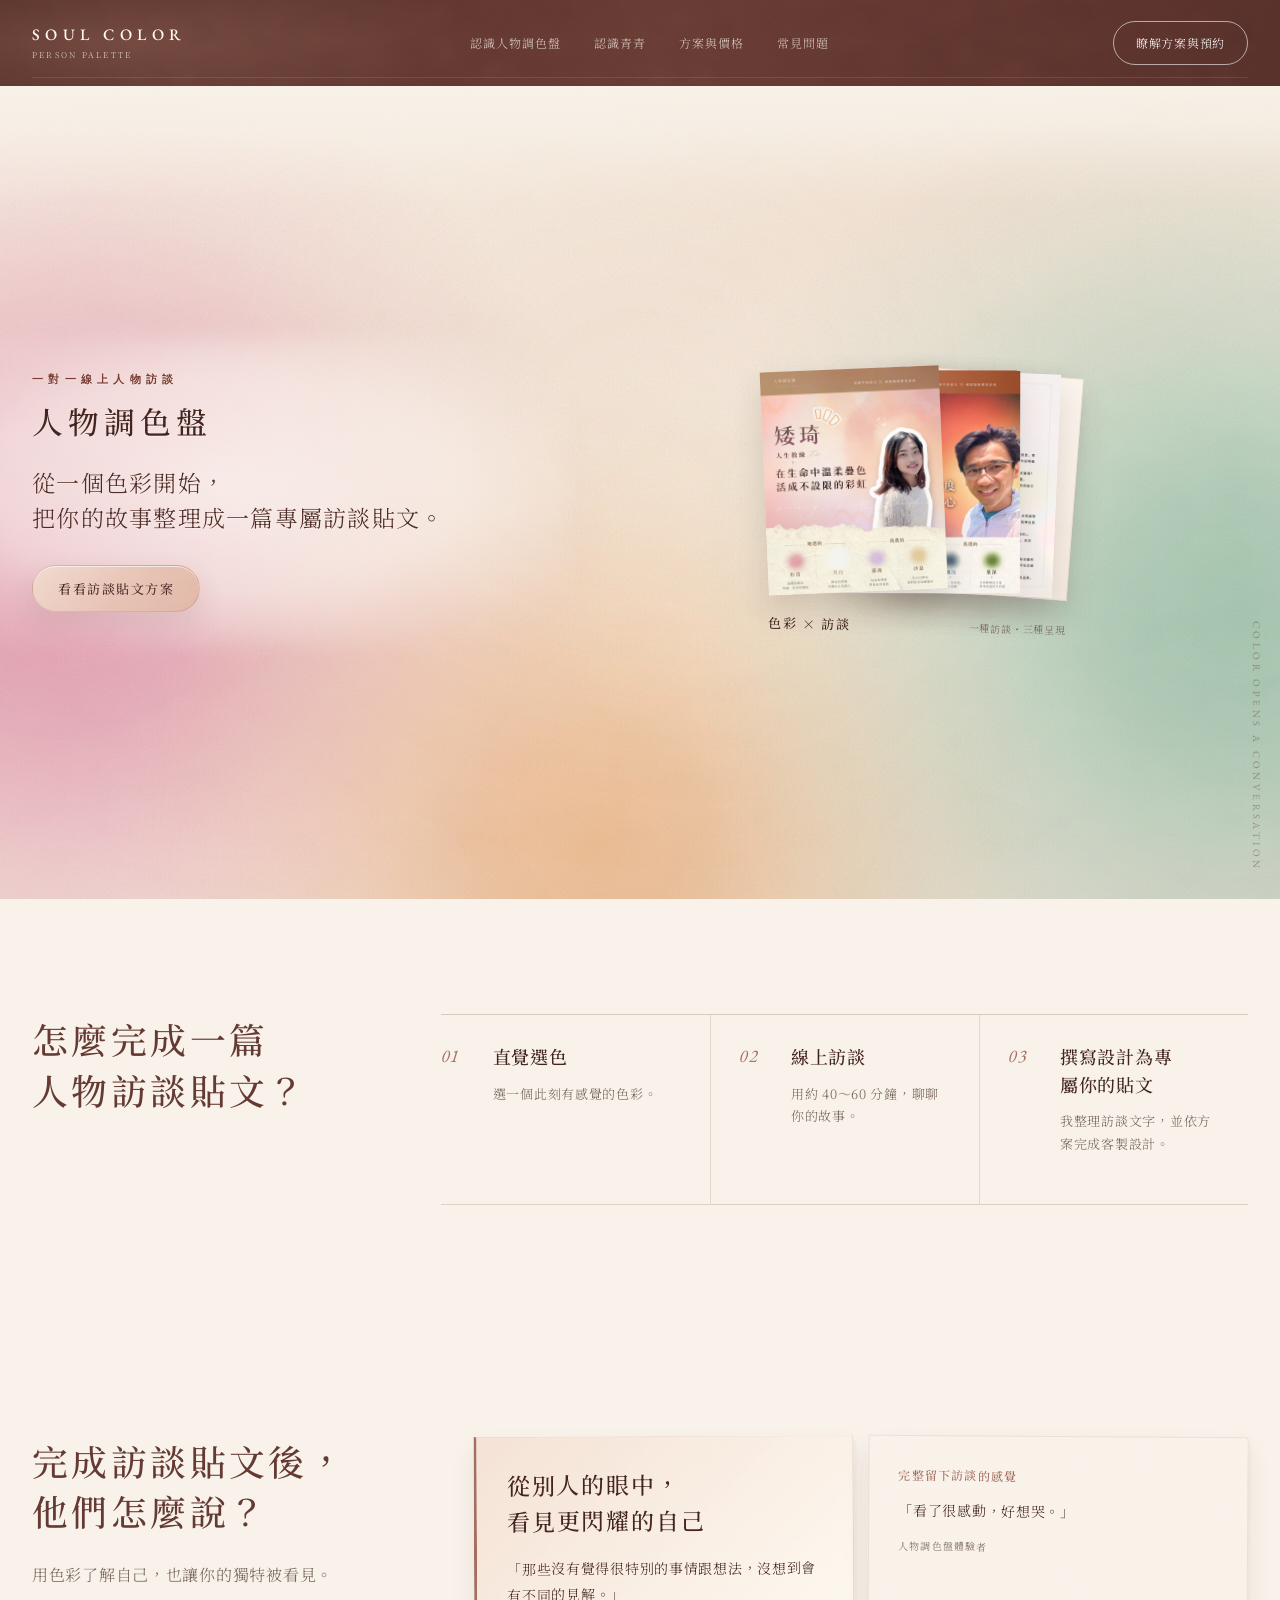
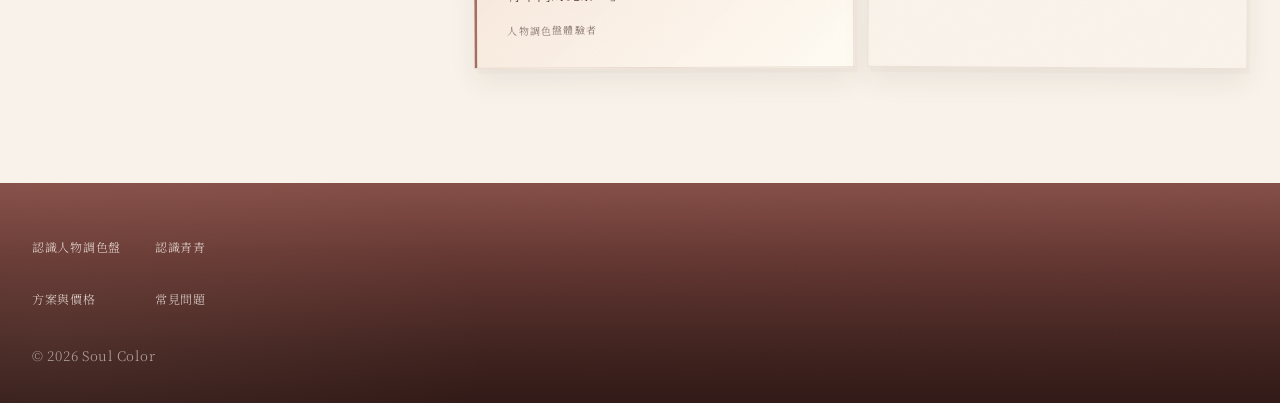
==== commit dea7f6ae: "Add subtle glowing star cursor" ====
--- a/index.html
+++ b/index.html
@@ -62,7 +62,7 @@
   <footer class="site-footer" data-site-footer></footer>
   <a class="mobile-sticky" href="services.html">瞭解方案與預約</a>
   <script src="assets/services-data.js?v=20261003clarity1"></script>
-<script src="assets/site.js?v=20261003clarity2"></script>
+<script src="assets/site.js?v=20261003cursor3"></script>
 </body>
 </html>
 
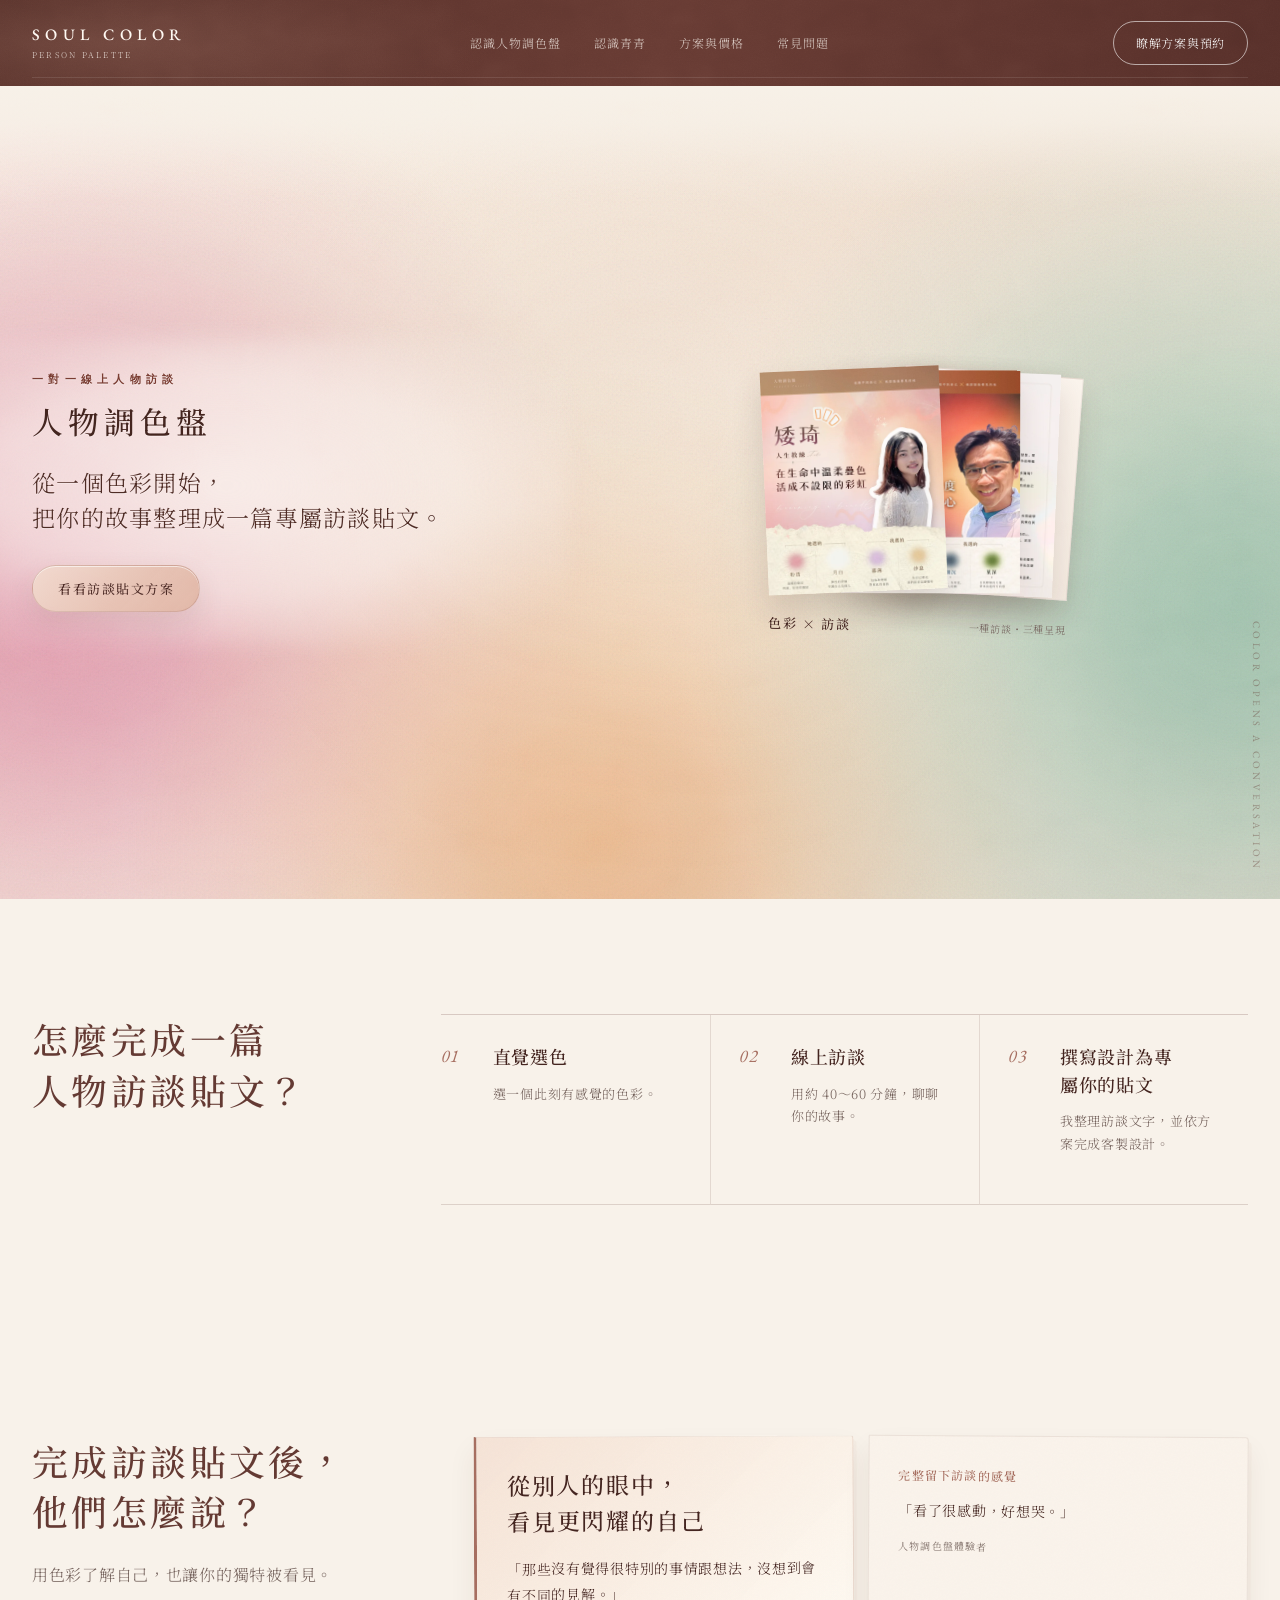
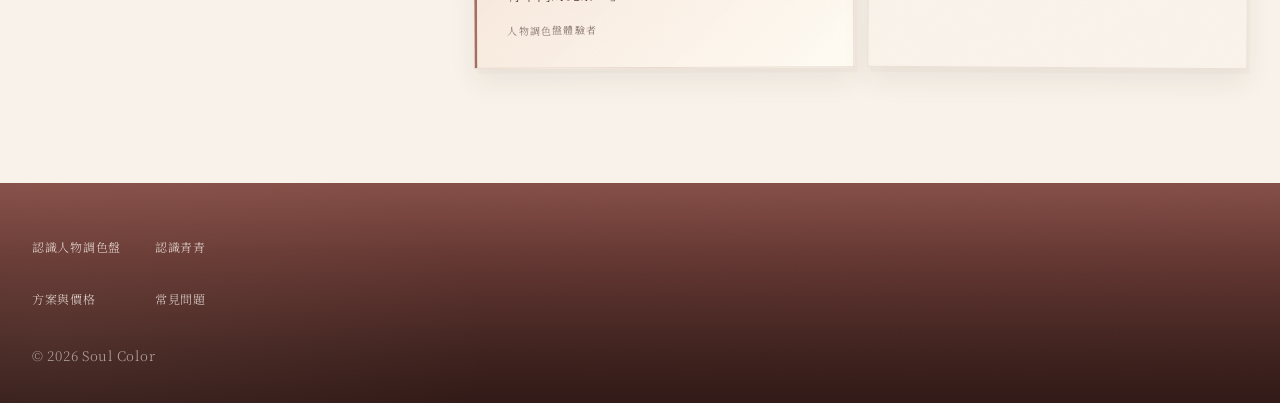
==== commit 34b605e1: "Update service details and add plan comparison image" ====
--- a/index.html
+++ b/index.html
@@ -61,7 +61,7 @@
   </main>
   <footer class="site-footer" data-site-footer></footer>
   <a class="mobile-sticky" href="services.html">瞭解方案與預約</a>
-  <script src="assets/services-data.js?v=20261003clarity1"></script>
+  <script src="assets/services-data.js?v=20261004servicecopy1"></script>
 <script src="assets/site.js?v=20261003cursor3"></script>
 </body>
 </html>
--- a/assets/styles.css
+++ b/assets/styles.css
@@ -681,7 +681,7 @@
 .service-pricing p { margin: 0; }
 .price-featured { padding: 0 24px 0 0; display: grid; grid-template-columns: auto 1fr; column-gap: 10px; align-items: baseline; }
 .price-featured span, .price-notes span { font-size: 11px; letter-spacing: .12em; color: var(--terracotta); }
-.price-featured strong { font: 500 clamp(23px,2vw,28px)/1.25 var(--serif); letter-spacing: .035em; color: var(--wine-deep); }
+.price-featured strong { font: 500 clamp(23px,2vw,28px)/1.25 var(--serif); letter-spacing: .035em; color: var(--wine-deep); white-space:nowrap; }
 .price-featured small { width: fit-content; grid-column: 2; margin-top: 6px; font-size: 10px; color: var(--muted); }
 .price-notes { padding: 0 0 0 24px; display: grid; align-content: center; gap: 8px; border-left: 1px solid rgba(100,58,51,.16); }
 .price-notes p { display: grid; grid-template-columns: 58px auto 1fr; gap: 8px; align-items: baseline; }
@@ -692,7 +692,7 @@
 .overview-pricing { max-width:540px; margin:0 0 10px; padding-top:0; border-top:0; }
 .overview-price-main { margin: 0; display: grid; grid-template-columns: auto 1fr; column-gap: 10px; align-items: baseline; }
 .overview-price-main span, .overview-price-compare dt { font-size: 11px; letter-spacing: .12em; color: var(--terracotta); }
-.overview-price-main strong { font: 500 clamp(26px,2.3vw,32px)/1.2 var(--serif); letter-spacing: .04em; color: var(--wine-deep); }
+.overview-price-main strong { font: 500 clamp(26px,2.3vw,32px)/1.2 var(--serif); letter-spacing: .04em; color: var(--wine-deep); white-space:nowrap; }
 .overview-price-main small { grid-column: 2; margin-top: 4px; color: var(--muted); }
 .service-copy > .service-duration { margin: 0 0 12px; font-size: 12px; color: var(--muted); }
 .service-more { max-width: 540px; margin-top: 18px; }
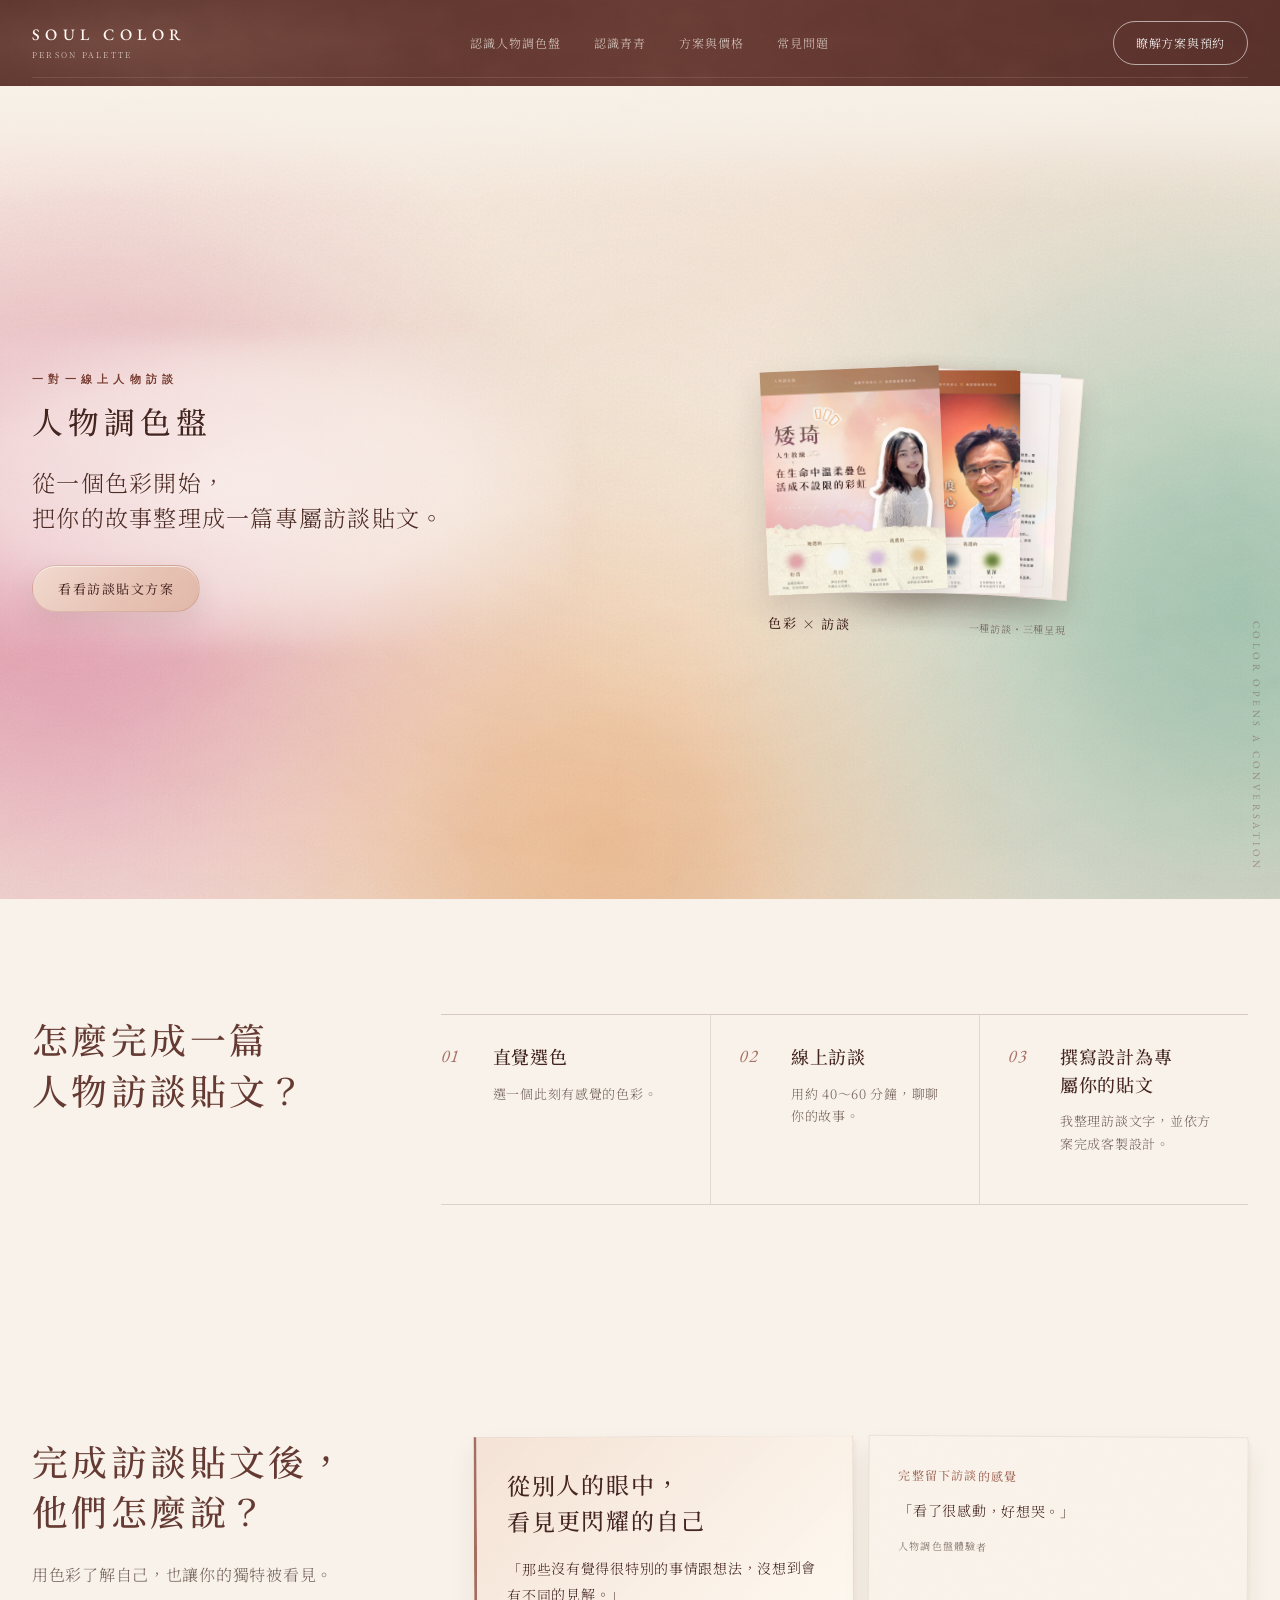
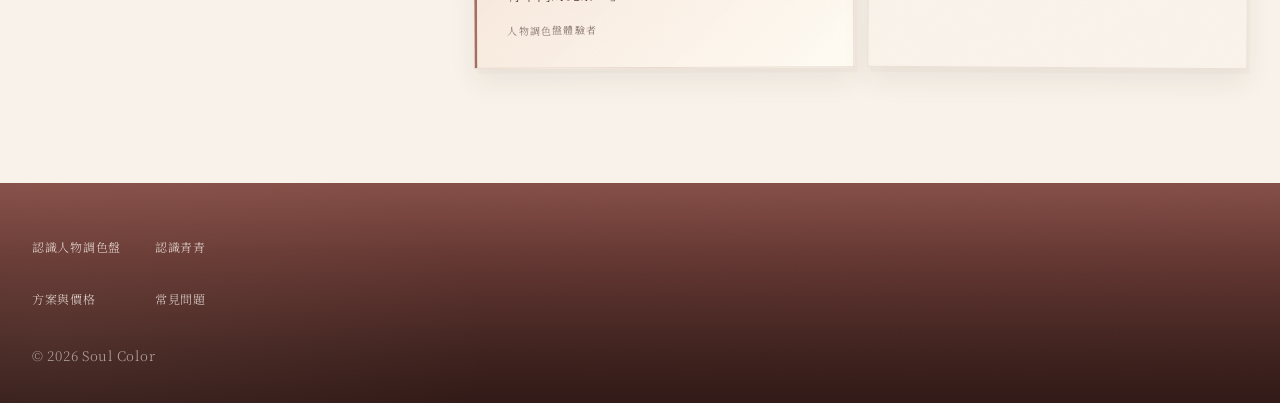
==== commit e83ed843: "Revert unintended site changes and keep hotel link" ====
--- a/index.html
+++ b/index.html
@@ -61,7 +61,7 @@
   </main>
   <footer class="site-footer" data-site-footer></footer>
   <a class="mobile-sticky" href="services.html">瞭解方案與預約</a>
-  <script src="assets/services-data.js?v=20261004servicecopy1"></script>
+  <script src="assets/services-data.js?v=20261003clarity1"></script>
 <script src="assets/site.js?v=20261003cursor3"></script>
 </body>
 </html>
--- a/assets/styles.css
+++ b/assets/styles.css
@@ -681,7 +681,7 @@
 .service-pricing p { margin: 0; }
 .price-featured { padding: 0 24px 0 0; display: grid; grid-template-columns: auto 1fr; column-gap: 10px; align-items: baseline; }
 .price-featured span, .price-notes span { font-size: 11px; letter-spacing: .12em; color: var(--terracotta); }
-.price-featured strong { font: 500 clamp(23px,2vw,28px)/1.25 var(--serif); letter-spacing: .035em; color: var(--wine-deep); white-space:nowrap; }
+.price-featured strong { font: 500 clamp(23px,2vw,28px)/1.25 var(--serif); letter-spacing: .035em; color: var(--wine-deep); }
 .price-featured small { width: fit-content; grid-column: 2; margin-top: 6px; font-size: 10px; color: var(--muted); }
 .price-notes { padding: 0 0 0 24px; display: grid; align-content: center; gap: 8px; border-left: 1px solid rgba(100,58,51,.16); }
 .price-notes p { display: grid; grid-template-columns: 58px auto 1fr; gap: 8px; align-items: baseline; }
@@ -692,7 +692,7 @@
 .overview-pricing { max-width:540px; margin:0 0 10px; padding-top:0; border-top:0; }
 .overview-price-main { margin: 0; display: grid; grid-template-columns: auto 1fr; column-gap: 10px; align-items: baseline; }
 .overview-price-main span, .overview-price-compare dt { font-size: 11px; letter-spacing: .12em; color: var(--terracotta); }
-.overview-price-main strong { font: 500 clamp(26px,2.3vw,32px)/1.2 var(--serif); letter-spacing: .04em; color: var(--wine-deep); white-space:nowrap; }
+.overview-price-main strong { font: 500 clamp(26px,2.3vw,32px)/1.2 var(--serif); letter-spacing: .04em; color: var(--wine-deep); }
 .overview-price-main small { grid-column: 2; margin-top: 4px; color: var(--muted); }
 .service-copy > .service-duration { margin: 0 0 12px; font-size: 12px; color: var(--muted); }
 .service-more { max-width: 540px; margin-top: 18px; }
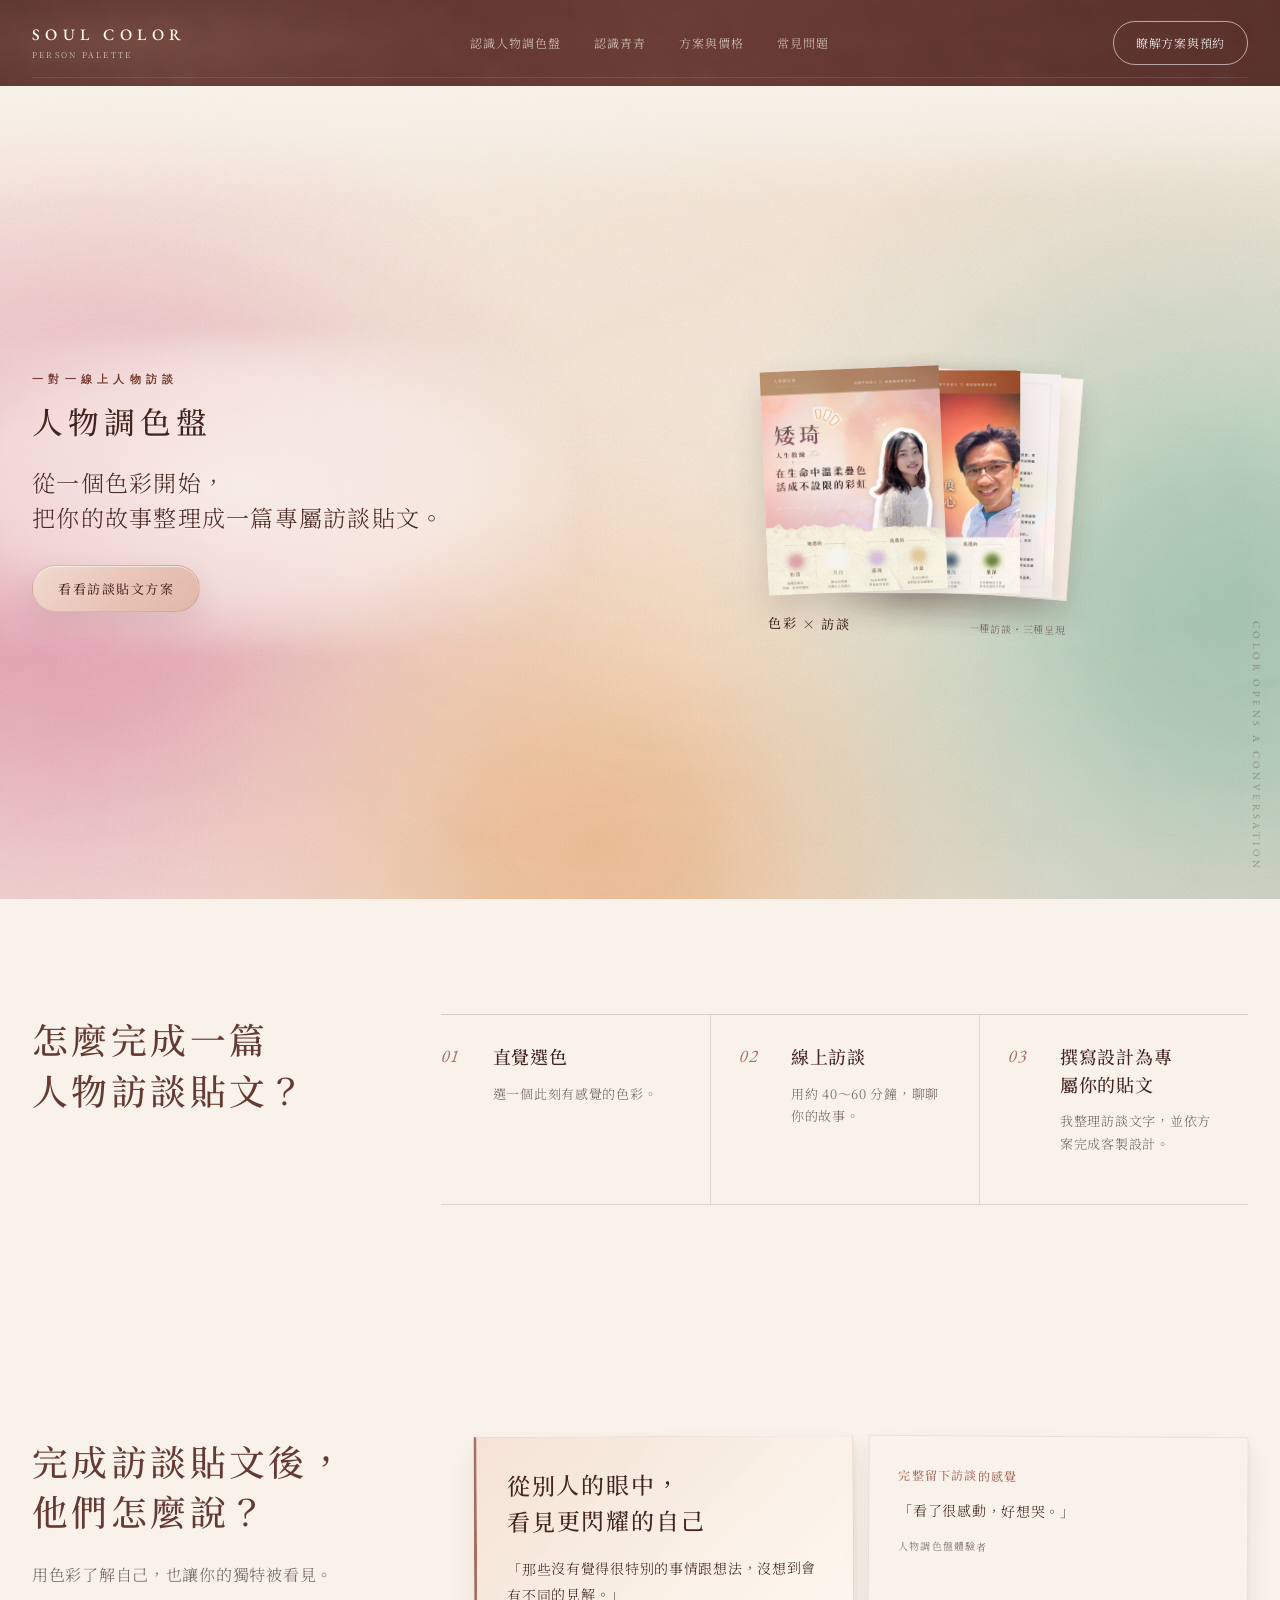
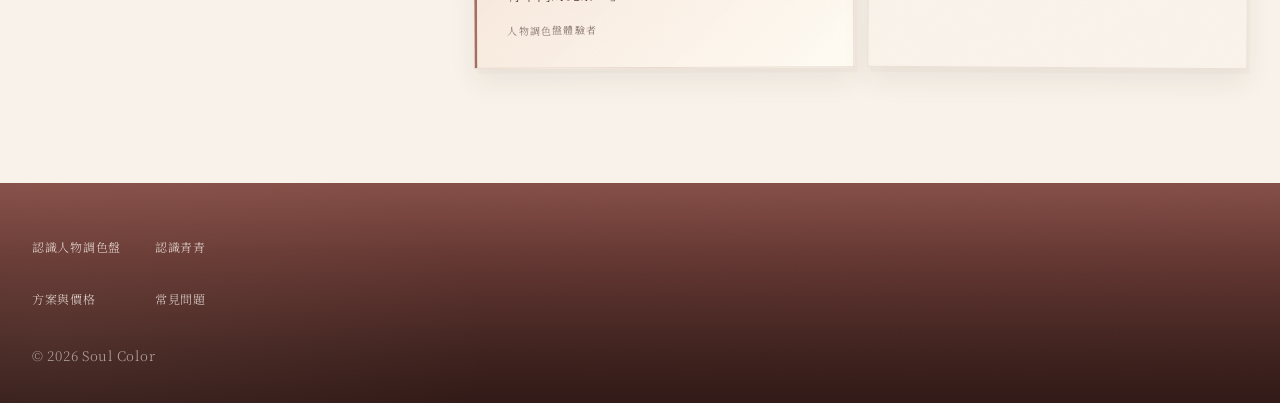
==== commit 207ba45c: "Tighten Tony links and animate page headings" ====
--- a/index.html
+++ b/index.html
@@ -18,7 +18,7 @@
   <meta name="twitter:description" content="從一個有感覺的色彩開始，把你的故事做成訪談貼文。">
   <meta name="twitter:image" content="https://hannahchen6134.github.io/soulcolor682786/assets/images/soul-color-social-cover.png?v=20261003cover2">
   <link rel="preload" as="image" href="assets/images/hero-aiqi.webp" type="image/webp" fetchpriority="high">
-  <link rel="stylesheet" href="assets/styles.css?v=20261003clarity8">
+  <link rel="stylesheet" href="assets/styles.css?v=20261004titlefade1">
 </head>
 <body data-page="home">
   <a class="skip-link" href="#main">跳至主要內容</a>
@@ -62,7 +62,7 @@
   <footer class="site-footer" data-site-footer></footer>
   <a class="mobile-sticky" href="services.html">瞭解方案與預約</a>
   <script src="assets/services-data.js?v=20261003clarity1"></script>
-<script src="assets/site.js?v=20261003cursor3"></script>
+<script src="assets/site.js?v=20261004titlefade1"></script>
 </body>
 </html>
 
--- a/assets/styles.css
+++ b/assets/styles.css
@@ -117,6 +117,8 @@
 .title-reveal-line:nth-child(2) { transition-delay:.12s; }
 .title-reveal-line:nth-child(3) { transition-delay:.2s; }
 .title-reveal.is-title-visible .title-reveal-line { opacity:1; transform:none; }
+.reveal.is-visible .title-reveal-line,
+.process-reveal.is-visible .title-reveal-line { opacity:1; transform:none; }
 
 /* Homepage thesis */
 .home-hero { min-height: calc(100svh - 86px); padding: clamp(72px, 8vw, 116px) var(--gutter); position: relative; display: grid; grid-template-columns: minmax(340px,.85fr) minmax(440px,1.15fr); gap: 6vw; align-items: center; overflow: hidden; isolation: isolate; background: var(--paper); }
@@ -1271,6 +1273,8 @@
   .story-case-link { min-height:44px; margin-top:8px; padding-inline:16px; font-size:10.5px; }
   .service-case-links { width:100%; margin-top:8px; gap:5px; }
   .service-case-links .story-case-link { min-height:44px; padding-inline:7px; gap:3px; flex:0 1 auto; font-size:clamp(8.7px,2.4vw,10.5px); letter-spacing:.02em; }
+  .service-row--person-card .service-case-links { flex-wrap:wrap; }
+  .service-row--person-card .service-case-links .story-case-link { max-width:100%; padding-inline:6px; font-size:clamp(8px,2.2vw,9px); line-height:1.4; white-space:normal; }
   .service-row--color-memory .service-case-links .story-case-link { min-height:46px; padding-inline:16px; gap:8px; font-size:12px; letter-spacing:.05em; }
   .service-case-links .story-case-link span { font-size:10px; }
   .service-case-links .story-case-link--wide { font-size:clamp(8.4px,2.25vw,9.8px); }
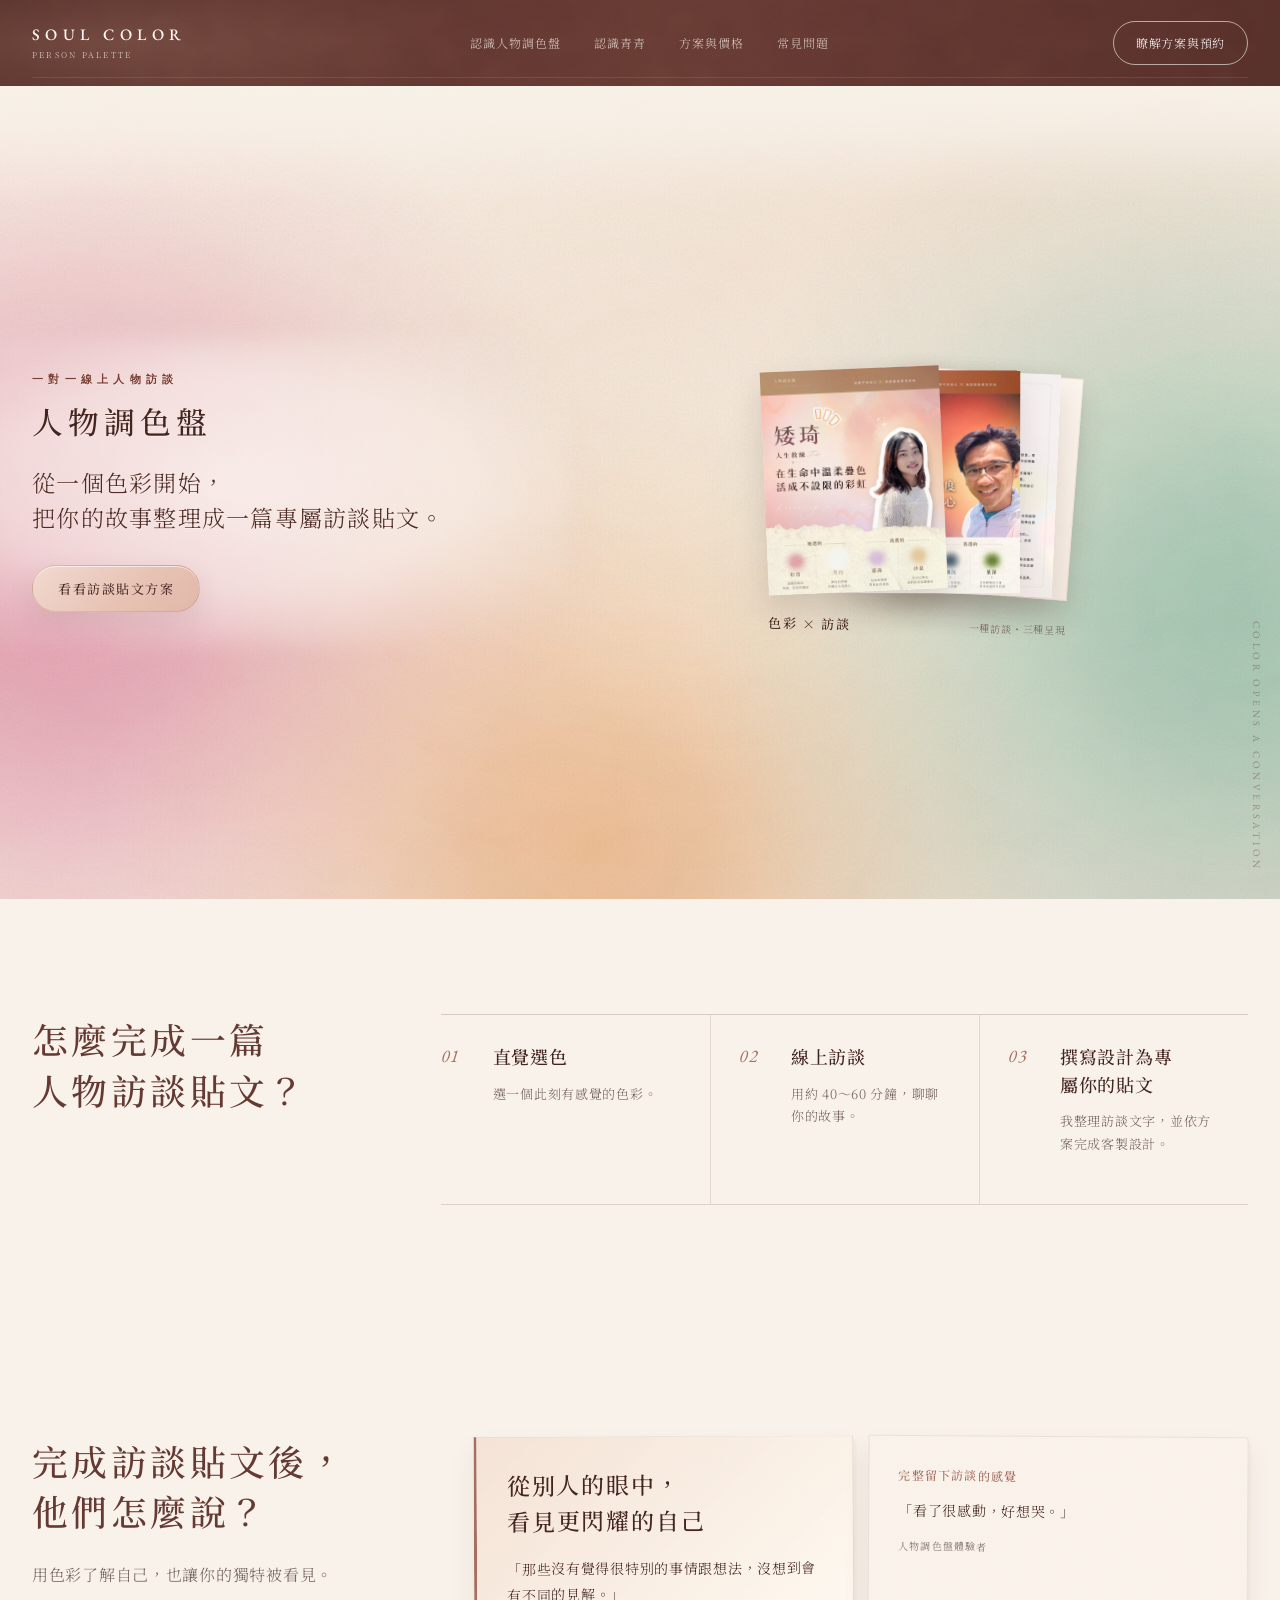
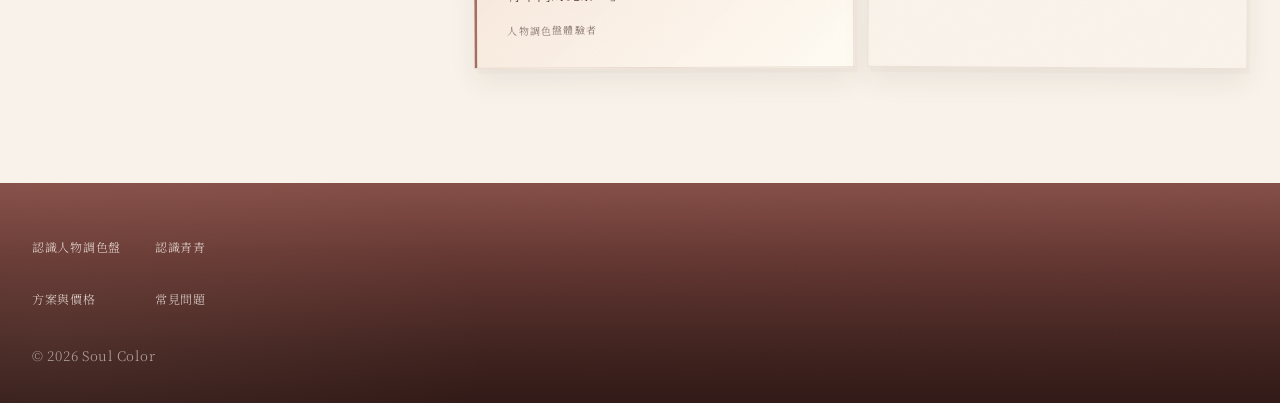
==== commit dcca4e8a: "Improve mobile footer link layout" ====
--- a/index.html
+++ b/index.html
@@ -18,7 +18,7 @@
   <meta name="twitter:description" content="從一個有感覺的色彩開始，把你的故事做成訪談貼文。">
   <meta name="twitter:image" content="https://hannahchen6134.github.io/soulcolor682786/assets/images/soul-color-social-cover.png?v=20261003cover2">
   <link rel="preload" as="image" href="assets/images/hero-aiqi.webp" type="image/webp" fetchpriority="high">
-  <link rel="stylesheet" href="assets/styles.css?v=20261004titlefade1">
+  <link rel="stylesheet" href="assets/styles.css?v=20261004home-footer-grid1">
 </head>
 <body data-page="home">
   <a class="skip-link" href="#main">跳至主要內容</a>
--- a/assets/styles.css
+++ b/assets/styles.css
@@ -1334,8 +1334,8 @@
   .detail-process li strong { font-size: 14px; }
   .site-footer { grid-template-columns:1fr; padding:30px var(--gutter) calc(28px + env(safe-area-inset-bottom)); gap:16px; }
   .footer-brand span { font-size: 7px; letter-spacing: .26em; opacity: .4; }
-  .site-footer nav { grid-template-columns:repeat(2,minmax(0,1fr)); gap:0 22px; }
-  .site-footer nav a { min-height:40px; }
+  .site-footer nav { width:100%; grid-template-columns:repeat(2,minmax(0,1fr)); gap:0 22px; }
+  .site-footer nav a { min-height:44px; }
 }
 
 @media (max-width: 480px) {
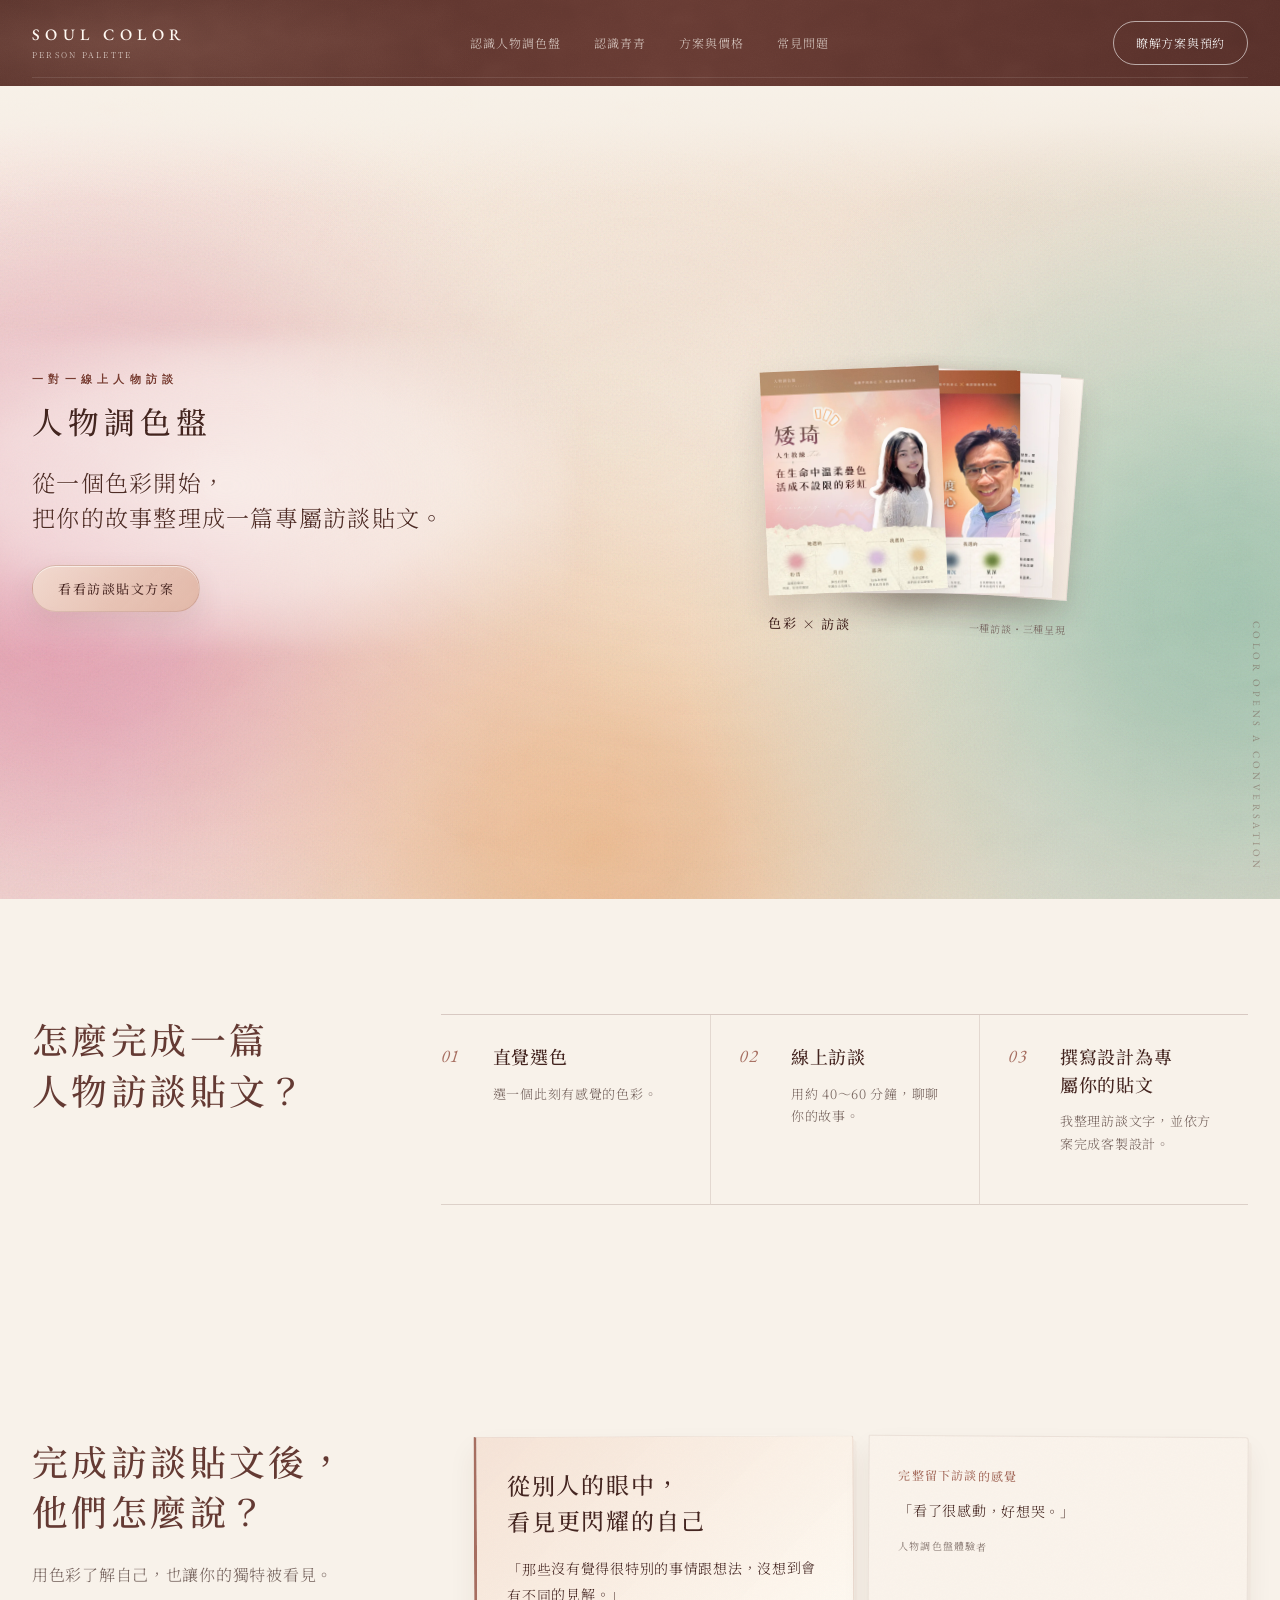
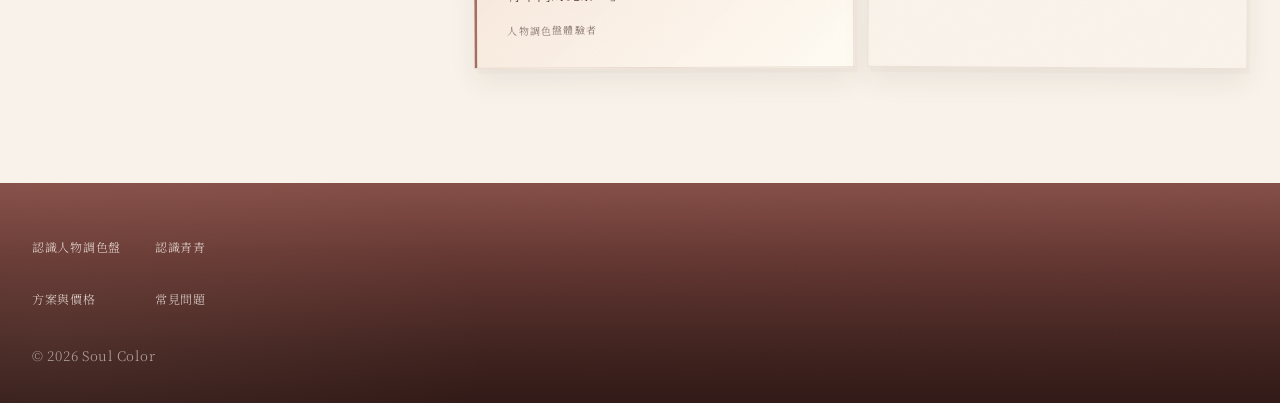
==== commit aec64d67: "Refresh homepage footer stylesheet" ====
--- a/index.html
+++ b/index.html
@@ -18,7 +18,7 @@
   <meta name="twitter:description" content="從一個有感覺的色彩開始，把你的故事做成訪談貼文。">
   <meta name="twitter:image" content="https://hannahchen6134.github.io/soulcolor682786/assets/images/soul-color-social-cover.png?v=20261003cover2">
   <link rel="preload" as="image" href="assets/images/hero-aiqi.webp" type="image/webp" fetchpriority="high">
-  <link rel="stylesheet" href="assets/styles.css?v=20261004home-footer-grid1">
+  <link rel="stylesheet" href="assets/styles.css?v=20261005footer-fullwidth1">
 </head>
 <body data-page="home">
   <a class="skip-link" href="#main">跳至主要內容</a>
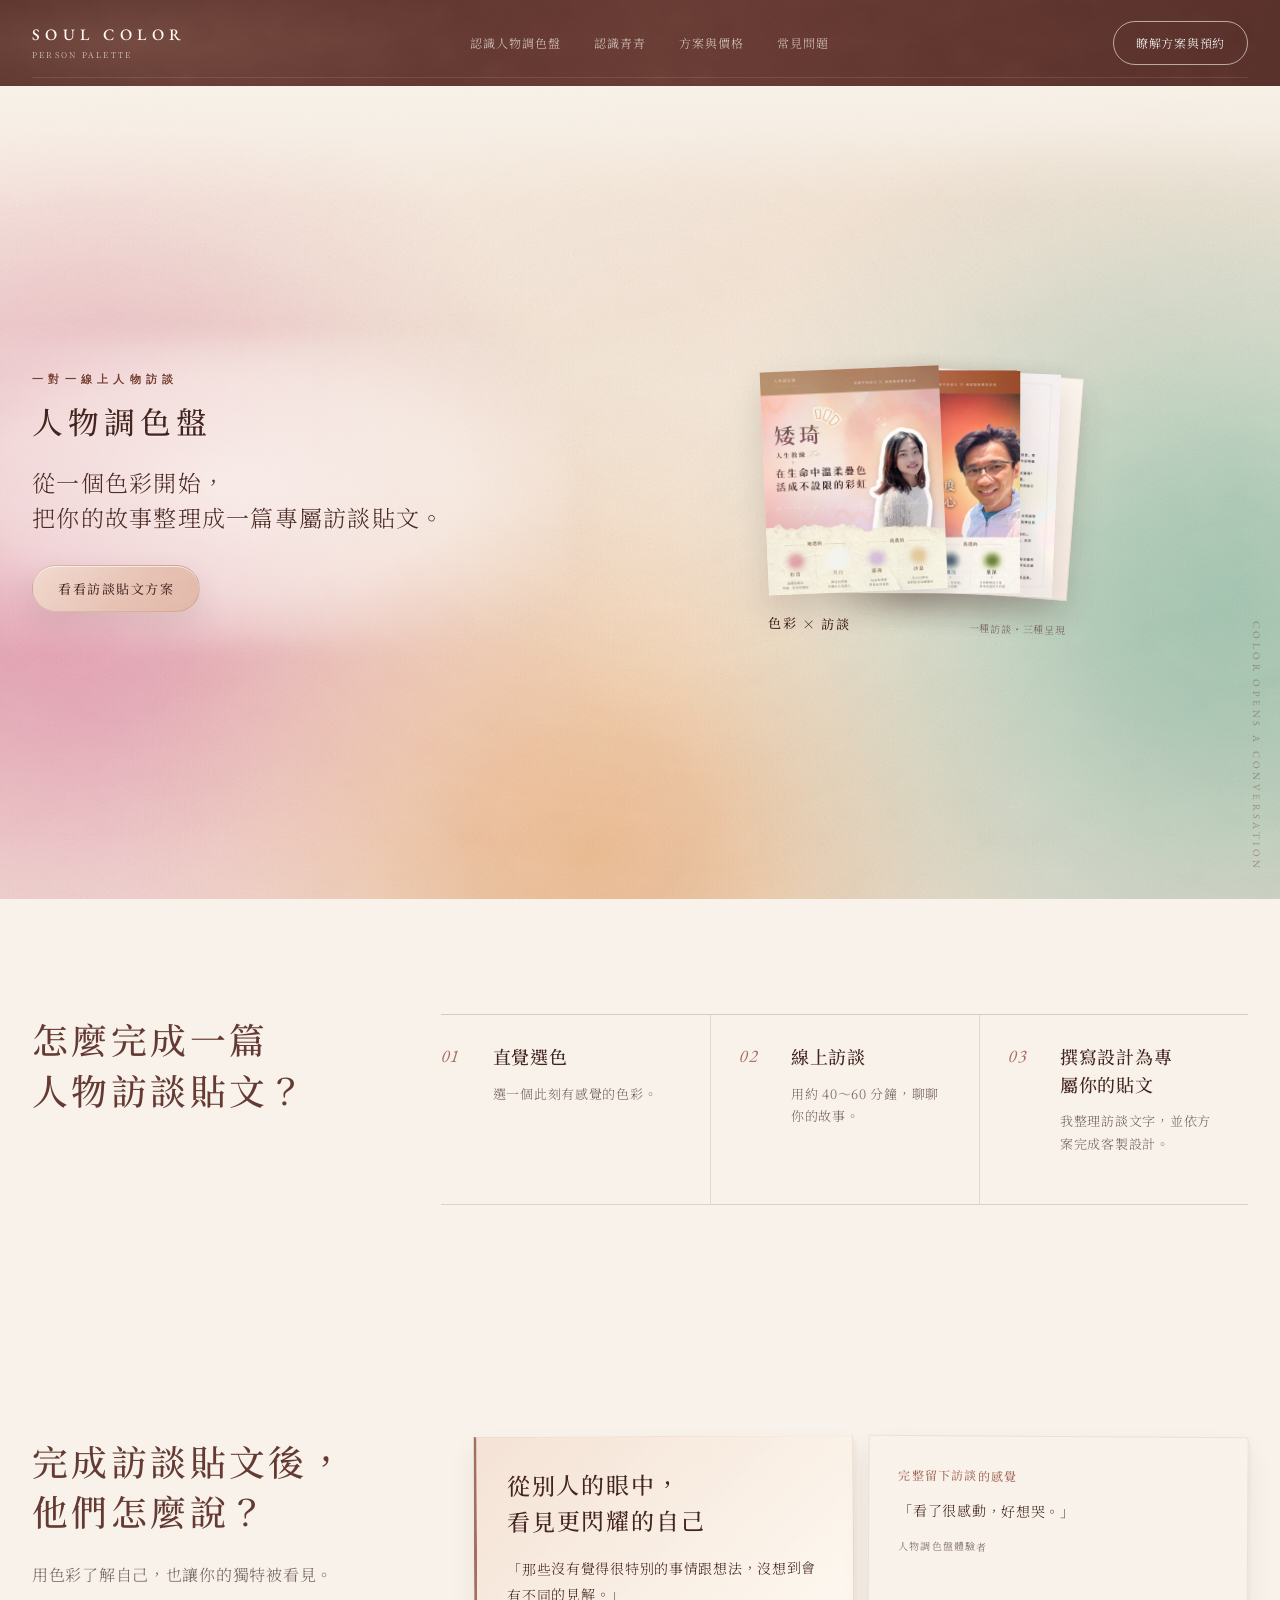
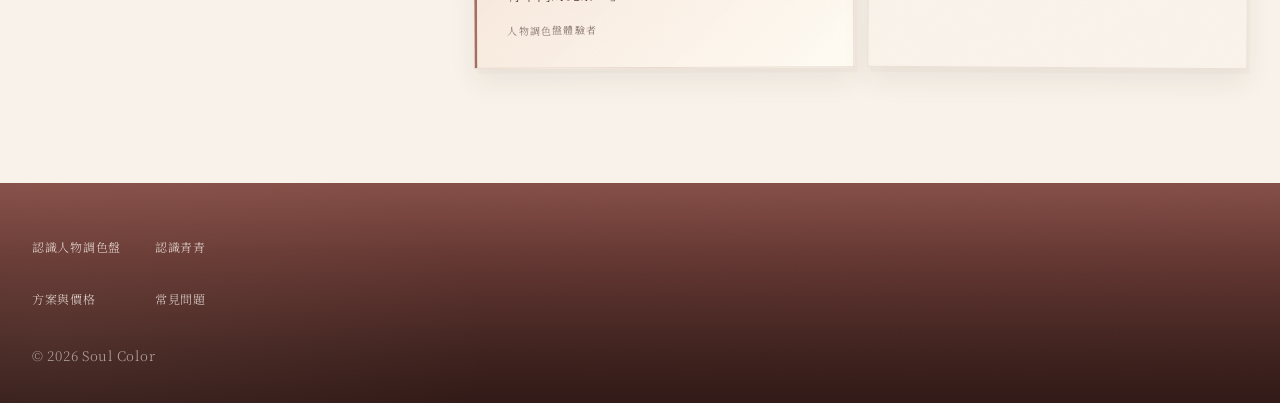
==== commit 684ffe4a: "Reduce interaction lag from ambient effects" ====
--- a/index.html
+++ b/index.html
@@ -62,7 +62,7 @@
   <footer class="site-footer" data-site-footer></footer>
   <a class="mobile-sticky" href="services.html">瞭解方案與預約</a>
   <script src="assets/services-data.js?v=20261003clarity1"></script>
-<script src="assets/site.js?v=20261004titlefade1"></script>
+<script src="assets/site.js?v=20261007-interaction-performance1"></script>
 </body>
 </html>
 
